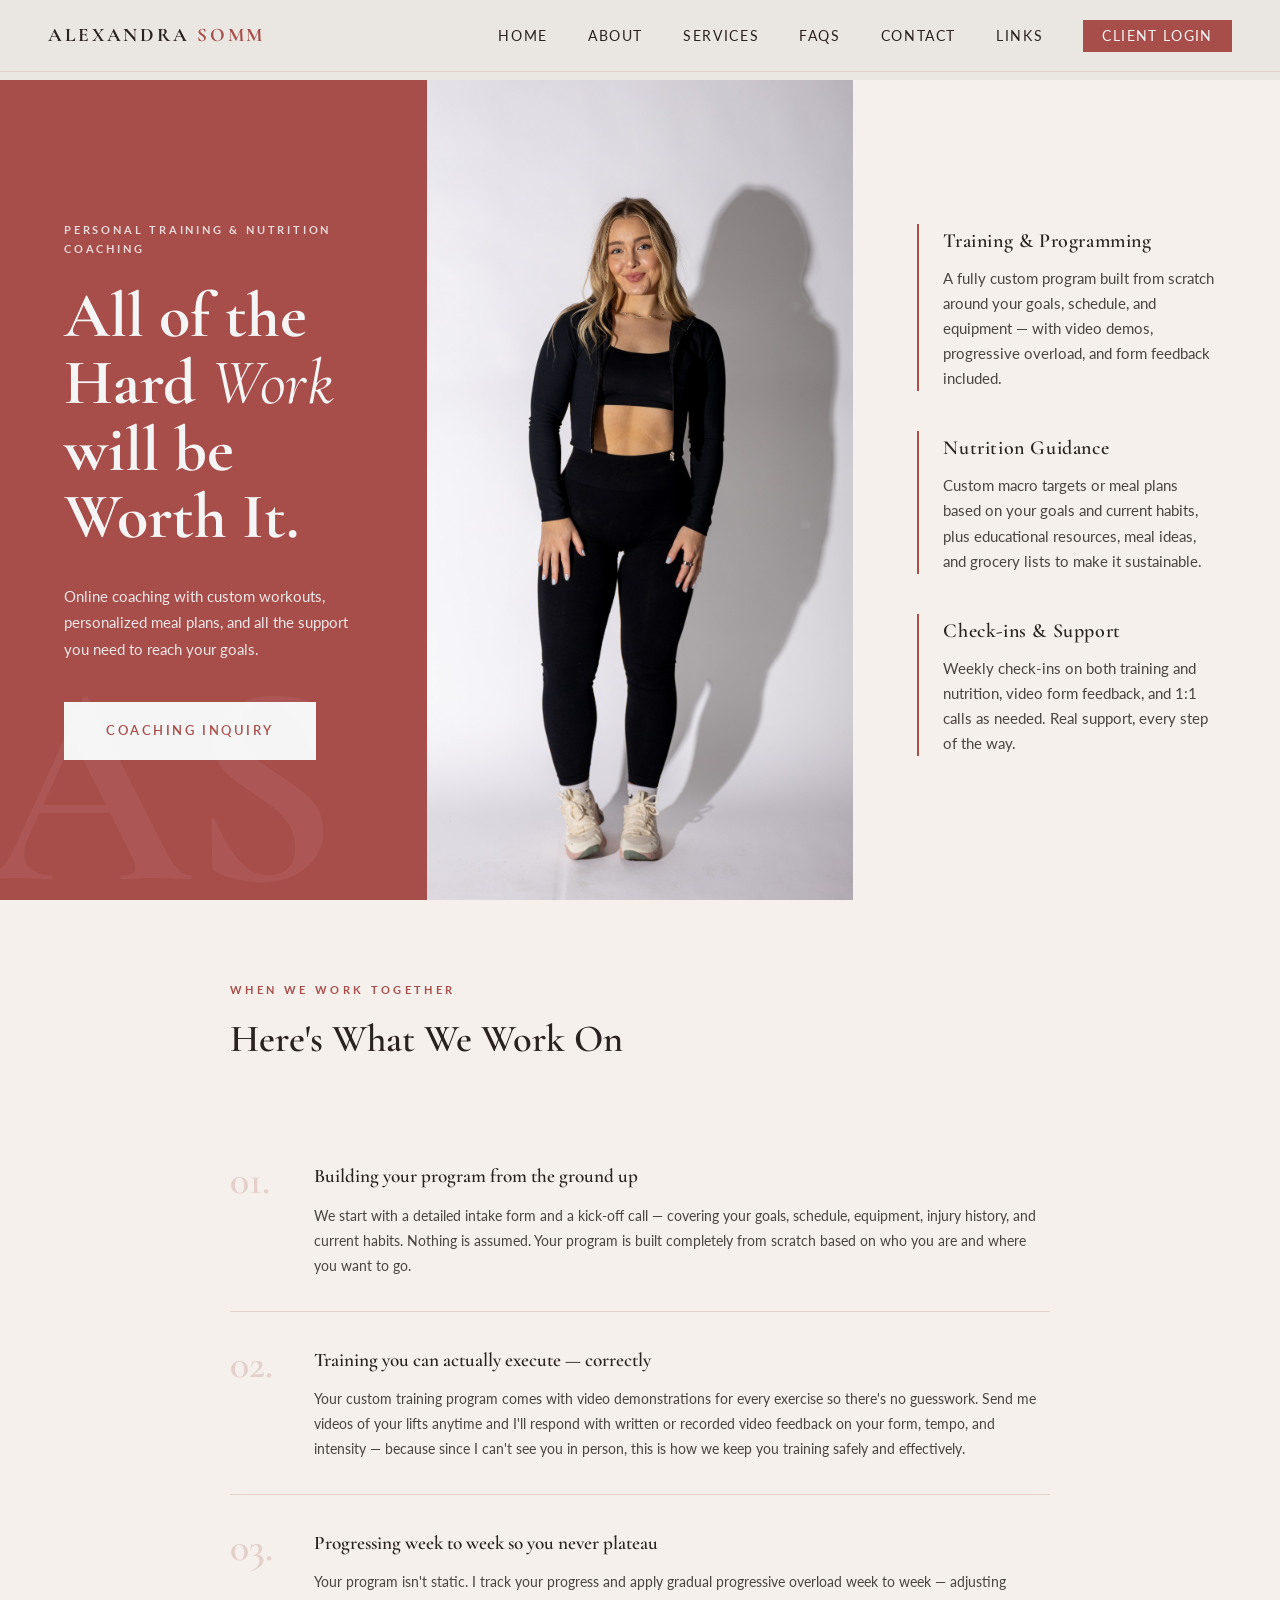
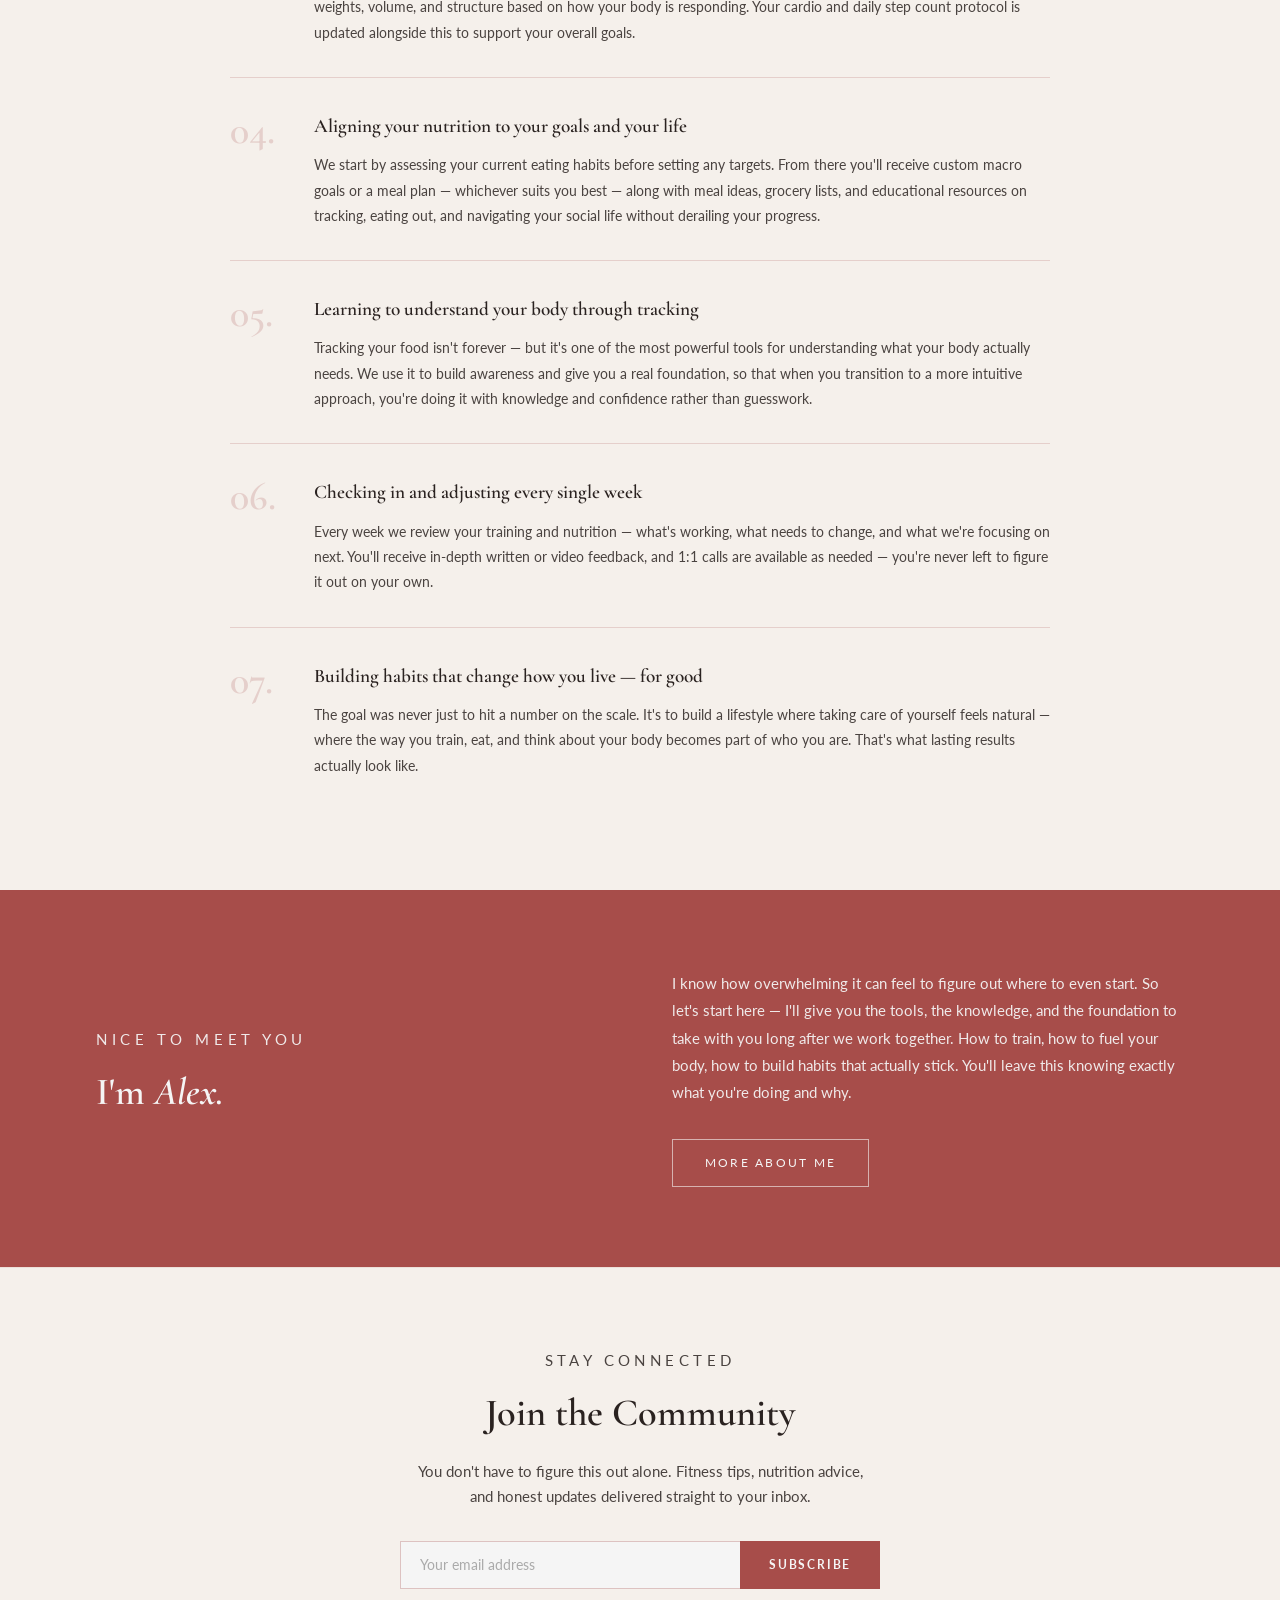
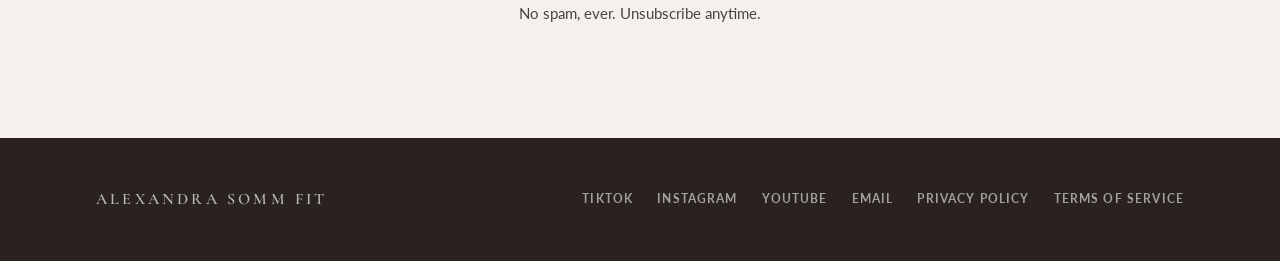
==== index.html @ 6514742a "Add /get-started onboarding page and hand off from contact form - New get-started.html: full onboard" ====
<!DOCTYPE html>
<html lang="en">
<head>
<!-- Google tag (gtag.js) -->
<script async src="https://www.googletagmanager.com/gtag/js?id=G-LYD9P3M5QT"></script>
<script>
  window.dataLayer = window.dataLayer || [];
  function gtag(){dataLayer.push(arguments);}
  gtag('js', new Date());

  gtag('config', 'G-LYD9P3M5QT');
</script>
<!-- Google Tag Manager -->
<script>(function(w,d,s,l,i){w[l]=w[l]||[];w[l].push({'gtm.start':
new Date().getTime(),event:'gtm.js'});var f=d.getElementsByTagName(s)[0],
j=d.createElement(s),dl=l!='dataLayer'?'&l='+l:'';j.async=true;j.src=
'https://www.googletagmanager.com/gtm.js?id='+i+dl;f.parentNode.insertBefore(j,f);
})(window,document,'script','dataLayer','GTM-WNGSXPN5');</script>
<!-- End Google Tag Manager -->
<meta charset="UTF-8">
<meta name="viewport" content="width=device-width, initial-scale=1.0">
<title>Alexandra Somm | Personal Training & Nutrition Coaching</title>
<link href="https://fonts.googleapis.com/css2?family=Cormorant+Garamond:ital,wght@0,400;0,500;0,600;0,700;1,400;1,600&family=Lato:wght@300;400;700&display=swap" rel="stylesheet">
<style>
  :root {
    --primary: #a74d4a;
    --bg: #eae6e1;
    --white: #f5f5f5;
    --cream: #f5f0eb;
    --dark-text: #2a2220;
    --serif: 'Cormorant Garamond', Georgia, serif;
    --sans: 'Lato', sans-serif;
  }

  * { margin: 0; padding: 0; box-sizing: border-box; }

  html { scroll-behavior: smooth; }

  body {
    font-family: var(--sans);
    background: var(--bg);
    color: var(--dark-text);
    overflow-x: hidden;
    font-size: 15px;
    line-height: 1.7;
  }

  /* ── NAV ── */
  nav {
    position: fixed;
    top: 0; left: 0; right: 0;
    z-index: 150;
    display: flex;
    align-items: center;
    justify-content: space-between;
    padding: 1.2rem 3rem;
    background: rgba(234,230,225,0.92);
    backdrop-filter: blur(12px);
    border-bottom: 1px solid rgba(167,77,74,0.15);
    transition: all 0.3s ease;
  }

  .nav-logo {
    font-family: var(--serif);
    font-size: 1.2rem;
    font-weight: 700;
    letter-spacing: 0.15em;
    color: var(--dark-text);
    text-transform: uppercase;
    text-decoration: none;
  }

  .nav-logo span {
    color: var(--primary);
  }

  .nav-links {
    display: flex;
    gap: 2.5rem;
    list-style: none;
    align-items: center;
  }

  .nav-links a {
    font-family: var(--sans);
    font-size: 0.85rem;
    letter-spacing: 0.12em;
    text-transform: uppercase;
    color: var(--dark-text);
    text-decoration: none;
    transition: color 0.2s;
  }

  .nav-links a:hover { color: var(--primary); }

  .nav-links .btn-nav {
    background: var(--primary);
    color: var(--white);
    padding: 0.5rem 1.2rem;
    border-radius: 0;
    letter-spacing: 0.1em;
  }

  .nav-links .btn-nav:hover {
    background: var(--dark-text);
    color: var(--white);
  }

  /* hamburger */
  .hamburger {
    display: none;
    flex-direction: column;
    gap: 5px;
    cursor: pointer;
    background: none;
    border: none;
    padding: 4px;
  }
  .hamburger span {
    display: block;
    width: 24px;
    height: 2px;
    background: var(--dark-text);
    transition: all 0.3s;
  }
  .mobile-menu {
    display: none;
    position: fixed;
    top: 64px; left: 0; right: 0;
    background: var(--bg);
    border-bottom: 1px solid rgba(167,77,74,0.15);
    padding: 1.5rem 3rem;
    z-index: 200;
    flex-direction: column;
    gap: 1rem;
  }
  .mobile-menu.open { display: flex !important; }
  .mobile-menu a {
    font-family: var(--sans);
    font-size: 0.85rem;
    font-weight: 700;
    letter-spacing: 0.1em;
    text-transform: uppercase;
    color: var(--dark-text);
    text-decoration: none;
    padding: 0.5rem 0;
    border-bottom: 1px solid rgba(167,77,74,0.1);
  }
  .mobile-menu a:hover { color: var(--primary); }

  /* ── PAGES ── */
  .page { display: none; min-height: 100vh; scroll-margin-top: 0; }
  .page.active { display: block; }


  /* ── HOME HERO ── */
  .hero {
    min-height: 100vh;
    display: grid;
    grid-template-columns: 1fr 1fr 1fr;
    padding-top: 80px;
  }

  .hero-photo {
    overflow: hidden;
    min-height: 100%;
  }

  .hero-left {
    background: var(--primary);
    display: flex;
    flex-direction: column;
    justify-content: center;
    padding: 5rem 4rem;
    position: relative;
    overflow: hidden;
  }

  .hero-left::before {
    content: 'AS';
    position: absolute;
    bottom: -2rem;
    left: -1rem;
    font-family: var(--serif);
    font-size: 18rem;
    font-weight: 700;
    color: rgba(255,255,255,0.06);
    line-height: 1;
    pointer-events: none;
  }

  .hero-eyebrow {
    font-family: var(--sans);
    font-size: 0.7rem;
    font-weight: 700;
    letter-spacing: 0.25em;
    text-transform: uppercase;
    color: rgba(245,245,245,0.85);
    margin-bottom: 1.5rem;
  }

  .hero-title {
    font-family: var(--serif);
    font-size: clamp(2.8rem, 5vw, 4.5rem);
    font-weight: 700;
    line-height: 1.05;
    color: var(--white);
    margin-bottom: 0.5rem;
  }

  .hero-title em {
    font-style: italic;
    font-weight: 400;
  }

  .hero-subtitle {
    font-family: var(--sans);
    font-size: 0.95rem;
    font-weight: 400;
    color: rgba(245,245,245,0.92);
    margin: 1.5rem 0 2.5rem;
    line-height: 1.75;
    max-width: 380px;
  }

  .btn-primary {
    display: inline-block;
    background: var(--white);
    color: var(--primary);
    padding: 1rem 2.5rem;
    font-family: var(--sans);
    font-size: 0.8rem;
    font-weight: 600;
    letter-spacing: 0.2em;
    text-transform: uppercase;
    text-decoration: none;
    transition: all 0.3s ease;
    border: 2px solid var(--white);
    cursor: pointer;
    width: fit-content;
  }

  .btn-primary:hover {
    background: transparent;
    color: var(--white);
  }

  .hero-right {
    background: var(--cream);
    display: flex;
    flex-direction: column;
    justify-content: center;
    padding: 5rem 4rem;
    gap: 2.5rem;
  }

  .feature-item {
    border-left: 2px solid var(--primary);
    padding-left: 1.5rem;
    animation: fadeUp 0.6s ease both;
  }

  .feature-item:nth-child(1) { animation-delay: 0.1s; }
  .feature-item:nth-child(2) { animation-delay: 0.25s; }
  .feature-item:nth-child(3) { animation-delay: 0.4s; }

  .feature-title {
    font-family: var(--serif);
    font-size: 1.25rem;
    font-weight: 600;
    color: var(--dark-text);
    margin-bottom: 0.5rem;
    letter-spacing: 0.03em;
  }

  .feature-desc {
    font-family: var(--sans);
    font-size: 0.92rem;
    font-weight: 400;
    color: #4a4340;
    line-height: 1.7;
  }

  /* ── INTRO STRIP ── */
  .intro-strip {
    background: var(--primary);
    padding: 5rem 6rem;
    display: grid;
    grid-template-columns: 1fr 1fr;
    gap: 4rem;
    align-items: center;
  }

  .intro-strip-label {
    font-size: 0.7rem;
    letter-spacing: 0.3em;
    text-transform: uppercase;
    color: rgba(245,245,245,0.6);
    margin-bottom: 1rem;
  }

  .intro-strip h2 {
    font-family: var(--serif);
    font-size: clamp(2rem, 3vw, 3rem);
    font-weight: 600;
    color: var(--white);
    line-height: 1.2;
    margin-bottom: 1rem;
  }

  .intro-strip h2 em { font-style: italic; }

  .intro-strip p {
    font-family: var(--sans);
    font-size: 0.95rem;
    line-height: 1.8;
    color: rgba(245,245,245,0.93);
    font-weight: 400;
  }

  .btn-outline-white {
    display: inline-block;
    margin-top: 2rem;
    border: 1px solid rgba(245,245,245,0.6);
    color: var(--white);
    padding: 0.8rem 2rem;
    font-family: var(--sans);
    font-size: 0.78rem;
    letter-spacing: 0.18em;
    text-transform: uppercase;
    text-decoration: none;
    transition: all 0.3s;
    cursor: pointer;
    background: none;
  }

  .btn-outline-white:hover {
    background: var(--white);
    color: var(--primary);
  }

  /* ── TESTIMONIALS ── */

  .section-label {
    font-family: var(--sans);
    font-size: 0.7rem;
    font-weight: 700;
    letter-spacing: 0.3em;
    text-transform: uppercase;
    color: var(--primary);
    margin-bottom: 0.75rem;
  }

  .section-title {
    font-family: var(--serif);
    font-size: clamp(2rem, 3vw, 3rem);
    font-weight: 600;
    color: var(--dark-text);
    margin-bottom: 3rem;
  }

  /* ── NEWSLETTER ── */

  .newsletter-form input::placeholder { color: #aaa; }

  /* ── ABOUT PAGE ── */
  .about-hero {
    min-height: 100vh;
    padding-top: 80px;
    display: grid;
    grid-template-columns: 1fr 1fr;
  }

  .about-left {
    background: var(--cream);
    padding: 6rem 4rem;
    display: flex;
    flex-direction: column;
    justify-content: center;
  }

  .about-right {
    background: var(--primary);
    display: flex;
    flex-direction: column;
    justify-content: center;
    padding: 6rem 4rem;
    position: relative;
    overflow: hidden;
  }

  .about-right::after {
    content: '';
    position: absolute;
    width: 300px;
    height: 300px;
    border-radius: 50%;
    border: 60px solid rgba(255,255,255,0.06);
    top: -80px;
    right: -80px;
  }

  .about-right p {
    font-family: var(--sans);
    font-size: 0.95rem;
    font-weight: 400;
    line-height: 1.85;
    color: rgba(245,245,245,0.97);
    position: relative;
    z-index: 1;
  }

  .about-certs {
    display: flex;
    gap: 1.5rem;
    margin-top: 2.5rem;
    flex-wrap: wrap;
  }

  .cert-badge {
    border: 1px solid rgba(245,245,245,0.4);
    padding: 0.6rem 1.2rem;
    font-size: 0.75rem;
    letter-spacing: 0.15em;
    text-transform: uppercase;
    color: rgba(245,245,245,0.85);
    font-family: var(--serif);
  }

  /* ── CONTACT PAGE ── */

  .newsletter-section {
    background: var(--bg);
    padding: 5rem 2rem;
    text-align: center;
    border-top: 1px solid rgba(167,77,74,0.15);
  }

  .newsletter-section h2 {
    font-family: var(--serif);
    font-size: clamp(1.8rem, 3vw, 2.5rem);
    font-weight: 600;
    color: var(--dark-text);
    margin-bottom: 1rem;
  }

  .newsletter-section p {
    font-family: var(--sans);
    color: #4a4340;
    font-size: 0.93rem;
    line-height: 1.7;
    max-width: 520px;
    margin: 0 auto 2rem;
    font-weight: 400;
  }

  .newsletter-form {
    display: flex;
    max-width: 420px;
    margin: 0 auto;
    gap: 0;
  }

  .newsletter-form input {
    flex: 1;
    padding: 0.9rem 1.2rem;
    border: 1px solid rgba(167,77,74,0.3);
    background: var(--white);
    font-family: var(--sans);
    font-size: 0.88rem;
    outline: none;
    color: var(--dark-text);
  }

  .newsletter-form button {
    padding: 0.9rem 1.8rem;
    background: var(--primary);
    color: var(--white);
    border: none;
    font-family: var(--sans);
    font-size: 0.75rem;
    font-weight: 700;
    letter-spacing: 0.15em;
    text-transform: uppercase;
    cursor: pointer;
    transition: background 0.2s;
  }

  .newsletter-form button:hover { background: var(--dark-text); }

  .contact-page {
    min-height: 100vh;
    padding-top: 80px;
    background: var(--cream);
  }

  .contact-header {
    background: var(--primary);
    padding: 5rem 6rem 4rem;
    text-align: center;
  }

  .contact-header h1 {
    font-family: var(--serif);
    font-size: clamp(2.5rem, 5vw, 4rem);
    font-weight: 600;
    color: var(--white);
    margin-bottom: 1rem;
  }

  .contact-header p {
    font-family: var(--sans);
    font-size: 0.93rem;
    color: rgba(245,245,245,0.95);
    font-weight: 400;
  }

  .contact-header a {
    color: rgba(245,245,245,0.85);
    text-decoration: underline;
  }

  .contact-body {
    max-width: 620px;
    margin: 0 auto;
    padding: 4rem 2rem 6rem;
  }

  .form-row {
    display: grid;
    grid-template-columns: 1fr 1fr;
    gap: 1rem;
    margin-bottom: 1rem;
  }

  .form-group {
    display: flex;
    flex-direction: column;
    gap: 0.4rem;
    margin-bottom: 1rem;
  }

  .form-group label {
    display: flex;
    flex-direction: column;
    gap: 0.4rem;
    font-family: var(--sans);
    font-size: 0.72rem;
    font-weight: 700;
    letter-spacing: 0.15em;
    text-transform: uppercase;
    color: var(--primary);
  }

  .form-group input,
  .form-group textarea {
    padding: 0.85rem 1rem;
    border: 1px solid rgba(167,77,74,0.35);
    background: var(--white);
    font-family: var(--sans);
    font-size: 0.92rem;
    color: var(--dark-text);
    outline: none;
    transition: border-color 0.2s;
    -webkit-appearance: none;
    border-radius: 0;
  }

  .form-group input:focus,
  .form-group textarea:focus {
    border-color: var(--primary);
  }

  .form-group textarea { resize: vertical; min-height: 140px; }

  .btn-submit {
    width: 100%;
    padding: 1.1rem;
    background: var(--primary);
    color: var(--white);
    border: none;
    font-family: var(--sans);
    font-size: 0.85rem;
    letter-spacing: 0.2em;
    text-transform: uppercase;
    cursor: pointer;
    transition: background 0.2s;
    margin-top: 0.5rem;
  }

  .btn-submit:hover { background: var(--dark-text); }

  /* ── FAQ PAGE ── */
  .faq-page {
    min-height: 100vh;
    padding-top: 80px;
    background: var(--cream);
  }

  .faq-header {
    background: var(--primary);
    padding: 5rem 6rem 4rem;
    text-align: center;
  }

  .faq-header h1 {
    font-family: var(--serif);
    font-size: clamp(2.5rem, 5vw, 4rem);
    font-weight: 400;
    color: var(--white);
  }

  .faq-body {
    max-width: 760px;
    margin: 0 auto;
    padding: 4rem 2rem 6rem;
    background: var(--cream);
  }

  .faq-item {
    border-bottom: 1px solid rgba(167,77,74,0.3);
  }

  .faq-item summary {
    list-style: none;
  }
  .faq-item summary::-webkit-details-marker { display: none; }

  .faq-question {
    width: 100%;
    display: flex;
    justify-content: space-between;
    align-items: center;
    padding: 1.6rem 0;
    background: none;
    border: none;
    cursor: pointer;
    text-align: left;
    font-family: var(--serif);
    font-size: 1.15rem;
    font-weight: 600;
    color: var(--dark-text);
    letter-spacing: 0.01em;
    transition: color 0.2s;
  }

  .faq-question:hover { color: var(--primary); }
  details[open] .faq-question { color: var(--primary); }

  .faq-icon {
    font-size: 1.3rem;
    color: var(--primary);
    transition: transform 0.3s;
    flex-shrink: 0;
    margin-left: 1rem;
  }

  details[open] .faq-icon { transform: rotate(45deg); }

  .faq-answer {
    display: block;
    padding: 0 0 1.8rem;
    font-family: var(--sans);
    font-size: 0.93rem;
    font-weight: 400;
    line-height: 1.8;
    color: #4a4340;
  }

  .legal-h { font-family: var(--serif); font-size: 1.2rem; font-weight: 600; color: var(--dark-text); margin: 2rem 0 0.6rem; }
  .legal-h:first-of-type { margin-top: 0; }
  .legal-p { font-family: var(--sans); font-size: 0.93rem; color: #4a4340; line-height: 1.9; margin-bottom: 1.4rem; }
  .legal-updated { font-family: var(--sans); font-size: 0.8rem; color: var(--primary); letter-spacing: 0.04em; margin-bottom: 2rem; display: block; }
  .legal-p a { color: var(--primary); }

  /* ── LINKS PAGE ── */
  .links-page {
    min-height: 100vh;
    padding-top: 80px;
    background: var(--cream);
    display: flex;
    flex-direction: column;
    align-items: center;
  }

  .links-header {
    width: 100%;
    background: var(--primary);
    text-align: center;
    padding: 4rem 2rem 3rem;
  }

  .links-monogram {
    font-family: var(--serif);
    font-size: 3.5rem;
    font-weight: 700;
    color: rgba(245,245,245,0.2);
    letter-spacing: -0.05em;
    line-height: 1;
    margin-bottom: 0.5rem;
  }

  .links-name {
    font-family: var(--serif);
    font-size: 1.8rem;
    font-weight: 600;
    color: var(--white);
    letter-spacing: 0.15em;
    text-transform: uppercase;
  }

  .links-tagline {
    font-family: var(--sans);
    font-size: 0.82rem;
    font-weight: 400;
    color: rgba(245,245,245,0.8);
    margin-top: 0.5rem;
    letter-spacing: 0.05em;
  }

  .links-body {
    width: 100%;
    max-width: 500px;
    padding: 3rem 2rem 5rem;
    display: flex;
    flex-direction: column;
    gap: 0.4rem;
  }

  .links-section-label {
    font-family: var(--sans);
    font-size: 0.65rem;
    font-weight: 700;
    letter-spacing: 0.3em;
    text-transform: uppercase;
    color: var(--primary);
    margin: 1.5rem 0 0.5rem;
    padding-bottom: 0.4rem;
    border-bottom: 1px solid rgba(167,77,74,0.25);
  }

  .link-item {
    display: flex;
    align-items: center;
    justify-content: space-between;
    padding: 1rem 1.5rem;
    background: var(--white);
    text-decoration: none;
    color: var(--dark-text);
    font-family: var(--sans);
    font-size: 0.9rem;
    font-weight: 400;
    letter-spacing: 0.04em;
    border: 1px solid rgba(167,77,74,0.1);
    transition: all 0.2s;
  }

  .link-item:hover {
    background: var(--primary);
    color: var(--white);
    border-color: var(--primary);
  }

  .link-item:hover .link-arrow { color: var(--white); }

  .link-arrow {
    font-size: 0.85rem;
    color: var(--primary);
    transition: color 0.2s;
  }

  /* ── FOOTER ── */
  footer {
    background: var(--dark-text);
    padding: 3rem 6rem;
    display: flex;
    align-items: center;
    justify-content: space-between;
    flex-wrap: wrap;
    gap: 1.5rem;
  }

  .footer-logo {
    font-family: var(--serif);
    font-size: 1rem;
    font-weight: 600;
    letter-spacing: 0.2em;
    text-transform: uppercase;
    color: rgba(245,245,245,0.7);
  }

  .footer-links {
    display: flex;
    gap: 1.5rem;
    flex-wrap: wrap;
  }

  .footer-links a {
    font-family: var(--sans);
    font-size: 0.72rem;
    font-weight: 700;
    letter-spacing: 0.1em;
    text-transform: uppercase;
    color: rgba(245,245,245,0.6);
    text-decoration: none;
    transition: color 0.2s;
  }

  .footer-links a:hover { color: var(--primary); }

  /* ── ANIMATIONS ── */
  @keyframes fadeUp {
    from { opacity: 0; transform: translateY(20px); }
    to { opacity: 1; transform: translateY(0); }
  }

  .fade-in {
    opacity: 0;
    transform: translateY(16px);
    animation: fadeUp 0.7s ease forwards;
  }

  /* ── RESPONSIVE ── */
  @media (max-width: 768px) {
    nav { padding: 1rem 1.5rem; }
    .nav-links { display: none; }
    .hamburger { display: flex; }

    .hero { grid-template-columns: 1fr; }
    .hero-photo { display: none; }
    .hero-left { padding: 4rem 2rem 3rem; min-height: 60vh; }
    .hero-right { padding: 3rem 2rem 4rem; }
    .hero-left::before { font-size: 10rem; }

    .intro-strip {
      grid-template-columns: 1fr;
      padding: 3.5rem 2rem;
      gap: 2rem;
    }

    .about-hero { grid-template-columns: 1fr; }
    .about-left { padding: 4rem 2rem 3rem; }
    .about-right { padding: 3rem 2rem 4rem; min-height: 60vh; }

    .contact-header { padding: 3.5rem 2rem 2.5rem; }
    .faq-header { padding: 3.5rem 2rem 2.5rem; }
    .form-row { grid-template-columns: 1fr; }

    footer {
      flex-direction: column;
      text-align: center;
      padding: 2.5rem 2rem;
    }
  }

  /* ── SERVICES PAGE ── */
  .services-page {
    min-height: 100vh;
    padding-top: 80px;
    background: var(--bg);
  }

  .services-header {
    background: var(--primary);
    padding: 5rem 6rem 4rem;
    text-align: center;
  }

  .services-header h1 {
    font-family: var(--serif);
    font-size: clamp(2.5rem, 5vw, 4rem);
    font-weight: 600;
    color: var(--white);
    margin-bottom: 1rem;
  }

  .services-header p {
    font-family: var(--sans);
    font-size: 0.95rem;
    color: rgba(245,245,245,0.92);
    max-width: 560px;
    margin: 0 auto;
    line-height: 1.75;
  }

  .services-price {
    font-family: var(--serif);
    font-size: 2rem;
    font-weight: 600;
    color: var(--white);
    margin-top: 1.5rem;
  }

  .services-price span {
    font-family: var(--sans);
    font-size: 0.8rem;
    font-weight: 400;
    opacity: 0.75;
    letter-spacing: 0.12em;
    text-transform: uppercase;
    margin-left: 0.4rem;
  }

  .services-body {
    max-width: 820px;
    margin: 0 auto;
    padding: 5rem 2rem 6rem;
    display: flex;
    flex-direction: column;
    gap: 4rem;
  }

  .service-block {
    display: grid;
    grid-template-columns: 220px 1fr;
    gap: 3rem;
    align-items: start;
    padding-bottom: 4rem;
    border-bottom: 1px solid rgba(167,77,74,0.2);
  }

  .service-block:last-child {
    border-bottom: none;
    padding-bottom: 0;
  }

  .service-block-left {
    position: sticky;
    top: 100px;
  }

  .service-block-category {
    font-family: var(--sans);
    font-size: 0.68rem;
    font-weight: 700;
    letter-spacing: 0.3em;
    text-transform: uppercase;
    color: var(--primary);
    margin-bottom: 0.75rem;
  }

  .service-block-title {
    font-family: var(--serif);
    font-size: clamp(1.6rem, 2.5vw, 2rem);
    font-weight: 600;
    color: var(--dark-text);
    line-height: 1.15;
  }

  .service-block-right {
    display: flex;
    flex-direction: column;
    gap: 1.5rem;
  }

  .service-item {
    padding: 1.4rem 1.6rem;
    background: var(--white);
    border-left: 2px solid var(--primary);
  }

  .service-item-title {
    font-family: var(--serif);
    font-size: 1.05rem;
    font-weight: 600;
    color: var(--dark-text);
    margin-bottom: 0.4rem;
  }

  .service-item-desc {
    font-family: var(--sans);
    font-size: 0.88rem;
    color: #4a4340;
    line-height: 1.75;
  }

  .services-cta {
    background: var(--primary);
    padding: 5rem 2rem;
    text-align: center;
  }

  .services-cta h2 {
    font-family: var(--serif);
    font-size: clamp(2rem, 3vw, 2.8rem);
    font-weight: 600;
    color: var(--white);
    margin-bottom: 1rem;
  }

  .services-cta p {
    font-family: var(--sans);
    font-size: 0.93rem;
    color: rgba(245,245,245,0.9);
    margin-bottom: 2rem;
    line-height: 1.7;
  }

  @media (max-width: 768px) {
    .service-block {
      grid-template-columns: 1fr;
      gap: 1.5rem;
    }
    .service-block-left {
      position: static;
    }
    .services-header { padding: 3.5rem 2rem 2.5rem; }
  }


  /* ── NEWSLETTER ── */
  .newsletter-section {
    background: var(--cream);
    padding: 5rem 2rem;
    text-align: center;
    border-top: 1px solid rgba(167,77,74,0.1);
  }

  .newsletter-section h2 {
    font-family: var(--serif);
    font-size: clamp(1.8rem, 3vw, 2.5rem);
    font-weight: 600;
    color: var(--dark-text);
    margin-bottom: 0.75rem;
  }

  .newsletter-section p {
    font-family: var(--sans);
    font-size: 0.92rem;
    color: #4a4340;
    line-height: 1.7;
    max-width: 460px;
    margin: 0 auto 2rem;
  }

  .newsletter-form {
    display: flex;
    gap: 0;
    max-width: 480px;
    margin: 0 auto 0.75rem;
    flex-wrap: wrap;
  }

  .newsletter-form input {
    flex: 1;
    min-width: 180px;
    padding: 0.9rem 1.2rem;
    border: 1px solid rgba(167,77,74,0.3);
    border-right: none;
    background: var(--white);
    font-family: var(--sans);
    font-size: 0.88rem;
    outline: none;
    color: var(--dark-text);
    border-radius: 0;
    -webkit-appearance: none;
  }

  .newsletter-form input:focus {
    border-color: var(--primary);
  }

  .newsletter-form button {
    padding: 0.9rem 1.8rem;
    background: var(--primary);
    color: var(--white);
    border: none;
    font-family: var(--sans);
    font-size: 0.75rem;
    font-weight: 700;
    letter-spacing: 0.15em;
    text-transform: uppercase;
    cursor: pointer;
    transition: background 0.2s;
    border-radius: 0;
  }

  .newsletter-form button:hover { background: var(--dark-text); }

  .newsletter-fine {
    font-family: var(--sans);
    font-size: 0.72rem;
    color: #888;
    margin-top: 0.5rem;
  }

  @media (max-width: 768px) {
    .newsletter-form { flex-direction: column; }
    .newsletter-form input { border-right: 1px solid rgba(167,77,74,0.3); border-bottom: none; }
  }

/* ── NEWSLETTER ── */
  .newsletter-section {
    background: var(--cream);
    padding: 5rem 2rem;
    text-align: center;
    border-top: 1px solid rgba(167,77,74,0.1);
  }

  .newsletter-section h2 {
    font-family: var(--serif);
    font-size: clamp(1.8rem, 3vw, 2.5rem);
    font-weight: 600;
    color: var(--dark-text);
    margin-bottom: 0.75rem;
  }

  .newsletter-section p {
    font-family: var(--sans);
    font-size: 0.92rem;
    color: #4a4340;
    line-height: 1.7;
    max-width: 460px;
    margin: 0 auto 2rem;
  }

  .newsletter-form {
    display: flex;
    gap: 0;
    max-width: 480px;
    margin: 0 auto 0.75rem;
    flex-wrap: wrap;
  }

  .newsletter-form input {
    flex: 1;
    min-width: 180px;
    padding: 0.9rem 1.2rem;
    border: 1px solid rgba(167,77,74,0.3);
    border-right: none;
    background: var(--white);
    font-family: var(--sans);
    font-size: 0.88rem;
    outline: none;
    color: var(--dark-text);
    border-radius: 0;
    -webkit-appearance: none;
  }

  .newsletter-form input:focus {
    border-color: var(--primary);
  }

  .newsletter-form button {
    padding: 0.9rem 1.8rem;
    background: var(--primary);
    color: var(--white);
    border: none;
    font-family: var(--sans);
    font-size: 0.75rem;
    font-weight: 700;
    letter-spacing: 0.15em;
    text-transform: uppercase;
    cursor: pointer;
    transition: background 0.2s;
    border-radius: 0;
  }

  .newsletter-form button:hover { background: var(--dark-text); }

  .newsletter-fine {
    font-family: var(--sans);
    font-size: 0.72rem;
    color: #888;
    margin-top: 0.5rem;
  }

  @media (max-width: 768px) {
    .newsletter-form { flex-direction: column; }
    .newsletter-form input { border-right: 1px solid rgba(167,77,74,0.3); border-bottom: none; }
  }


</style>
</head>
<body>
<!-- Google Tag Manager (noscript) -->
<noscript><iframe src="https://www.googletagmanager.com/ns.html?id=GTM-WNGSXPN5"
height="0" width="0" style="display:none;visibility:hidden"></iframe></noscript>
<!-- End Google Tag Manager (noscript) -->

<!-- NAV -->
<nav>
  <a class="nav-logo" href="#home">Alexandra <span>Somm</span></a>
  <ul class="nav-links">
    <li><a href="#" onclick="showPage('home');return false;">Home</a></li>
    <li><a href="#" onclick="showPage('about');return false;">About</a></li>
    <li><a href="#" onclick="showPage('services');return false;">Services</a></li>
    <li><a href="#" onclick="showPage('faq');return false;">FAQs</a></li>
    <li><a href="#" onclick="showPage('contact');return false;">Contact</a></li>
    <li><a href="#" onclick="showPage('links');return false;">Links</a></li>
    <li><a href="https://client.everfit.io/login/i/34HW8JV7K6" target="_blank" class="btn-nav">Client Login</a></li>
  </ul>
  <button class="hamburger" onclick="toggleMobile()" aria-label="Menu">
    <span></span><span></span><span></span>
  </button>
</nav>

<div class="mobile-menu" id="mobileMenu">
  <a href="#" onclick="showPage('home');closeMobile();return false;">Home</a>
  <a href="#" onclick="showPage('about');closeMobile();return false;">About</a>
  <a href="#" onclick="showPage('services');closeMobile();return false;">Services</a>
  <a href="#" onclick="showPage('faq');closeMobile();return false;">FAQs</a>
  <a href="#" onclick="showPage('contact');closeMobile();return false;">Contact</a>
  <a href="#" onclick="showPage('links');closeMobile();return false;">Links</a>
  <a href="https://client.everfit.io/login/i/34HW8JV7K6" target="_blank">Client Login ↗</a>
</div>

<!-- ══════════════════════════════════════ HOME PAGE ══════════════════════════════════════ -->
<div id="home" class="page active">

  <!-- Hero -->
  <section class="hero">
    <div class="hero-left">
      <p class="hero-eyebrow">Personal Training & Nutrition Coaching</p>
      <h1 class="hero-title">All of the Hard <em>Work</em> will be Worth It.</h1>
      <p class="hero-subtitle">Online coaching with custom workouts, personalized meal plans, and all the support you need to reach your goals.</p>
      <a href="https://docs.google.com/forms/d/e/1FAIpQLSdsPOVla1T02BFLcUmGysEuQvgB2FcDOmXkW-Qp_vLt47cvrA/viewform" target="_blank" class="btn-primary">Coaching Inquiry</a>
    </div>
    <div class="hero-photo"><img src="hero.jpg" alt="Alexandra Somm" style="width:100%;height:100%;object-fit:cover;object-position:top center;display:block;"></div>
    <div class="hero-right">
      <div class="feature-item">
        <div class="feature-title">Training & Programming</div>
        <p class="feature-desc">A fully custom program built from scratch around your goals, schedule, and equipment — with video demos, progressive overload, and form feedback included.</p>
      </div>
      <div class="feature-item">
        <div class="feature-title">Nutrition Guidance</div>
        <p class="feature-desc">Custom macro targets or meal plans based on your goals and current habits, plus educational resources, meal ideas, and grocery lists to make it sustainable.</p>
      </div>
      <div class="feature-item">
        <div class="feature-title">Check-ins & Support</div>
        <p class="feature-desc">Weekly check-ins on both training and nutrition, video form feedback, and 1:1 calls as needed. Real support, every step of the way.</p>
      </div>
    </div>
  </section>

  <!-- What We Work On -->
  <section style="background:var(--cream);padding:5rem 2rem;">
    <div style="max-width:820px;margin:0 auto;">
      <p class="section-label" style="margin-bottom:0.5rem;">When We Work Together</p>
      <h2 style="font-family:var(--serif);font-size:clamp(1.8rem,3vw,2.5rem);font-weight:600;color:var(--dark-text);margin-bottom:3.5rem;">Here's What We Work On</h2>

      <div style="display:flex;flex-direction:column;gap:0;">

        <div style="display:grid;grid-template-columns:60px 1fr;gap:1.5rem;padding:2rem 0;border-bottom:1px solid rgba(167,77,74,0.2);">
          <div style="font-family:var(--serif);font-size:2.5rem;font-weight:600;color:rgba(167,77,74,0.2);line-height:1;">01.</div>
          <div>
            <h3 style="font-family:var(--serif);font-size:1.2rem;font-weight:600;color:var(--dark-text);margin-bottom:0.6rem;">Building your program from the ground up</h3>
            <p style="font-family:var(--sans);font-size:0.88rem;color:#4a4340;line-height:1.8;">We start with a detailed intake form and a kick-off call — covering your goals, schedule, equipment, injury history, and current habits. Nothing is assumed. Your program is built completely from scratch based on who you are and where you want to go.</p>
          </div>
        </div>

        <div style="display:grid;grid-template-columns:60px 1fr;gap:1.5rem;padding:2rem 0;border-bottom:1px solid rgba(167,77,74,0.2);">
          <div style="font-family:var(--serif);font-size:2.5rem;font-weight:600;color:rgba(167,77,74,0.2);line-height:1;">02.</div>
          <div>
            <h3 style="font-family:var(--serif);font-size:1.2rem;font-weight:600;color:var(--dark-text);margin-bottom:0.6rem;">Training you can actually execute — correctly</h3>
            <p style="font-family:var(--sans);font-size:0.88rem;color:#4a4340;line-height:1.8;">Your custom training program comes with video demonstrations for every exercise so there's no guesswork. Send me videos of your lifts anytime and I'll respond with written or recorded video feedback on your form, tempo, and intensity — because since I can't see you in person, this is how we keep you training safely and effectively.</p>
          </div>
        </div>

        <div style="display:grid;grid-template-columns:60px 1fr;gap:1.5rem;padding:2rem 0;border-bottom:1px solid rgba(167,77,74,0.2);">
          <div style="font-family:var(--serif);font-size:2.5rem;font-weight:600;color:rgba(167,77,74,0.2);line-height:1;">03.</div>
          <div>
            <h3 style="font-family:var(--serif);font-size:1.2rem;font-weight:600;color:var(--dark-text);margin-bottom:0.6rem;">Progressing week to week so you never plateau</h3>
            <p style="font-family:var(--sans);font-size:0.88rem;color:#4a4340;line-height:1.8;">Your program isn't static. I track your progress and apply gradual progressive overload week to week — adjusting weights, volume, and structure based on how your body is responding. Your cardio and daily step count protocol is updated alongside this to support your overall goals.</p>
          </div>
        </div>

        <div style="display:grid;grid-template-columns:60px 1fr;gap:1.5rem;padding:2rem 0;border-bottom:1px solid rgba(167,77,74,0.2);">
          <div style="font-family:var(--serif);font-size:2.5rem;font-weight:600;color:rgba(167,77,74,0.2);line-height:1;">04.</div>
          <div>
            <h3 style="font-family:var(--serif);font-size:1.2rem;font-weight:600;color:var(--dark-text);margin-bottom:0.6rem;">Aligning your nutrition to your goals and your life</h3>
            <p style="font-family:var(--sans);font-size:0.88rem;color:#4a4340;line-height:1.8;">We start by assessing your current eating habits before setting any targets. From there you'll receive custom macro goals or a meal plan — whichever suits you best — along with meal ideas, grocery lists, and educational resources on tracking, eating out, and navigating your social life without derailing your progress.</p>
          </div>
        </div>

        <div style="display:grid;grid-template-columns:60px 1fr;gap:1.5rem;padding:2rem 0;border-bottom:1px solid rgba(167,77,74,0.2);">
          <div style="font-family:var(--serif);font-size:2.5rem;font-weight:600;color:rgba(167,77,74,0.2);line-height:1;">05.</div>
          <div>
            <h3 style="font-family:var(--serif);font-size:1.2rem;font-weight:600;color:var(--dark-text);margin-bottom:0.6rem;">Learning to understand your body through tracking</h3>
            <p style="font-family:var(--sans);font-size:0.88rem;color:#4a4340;line-height:1.8;">Tracking your food isn't forever — but it's one of the most powerful tools for understanding what your body actually needs. We use it to build awareness and give you a real foundation, so that when you transition to a more intuitive approach, you're doing it with knowledge and confidence rather than guesswork.</p>
          </div>
        </div>

        <div style="display:grid;grid-template-columns:60px 1fr;gap:1.5rem;padding:2rem 0;border-bottom:1px solid rgba(167,77,74,0.2);">
          <div style="font-family:var(--serif);font-size:2.5rem;font-weight:600;color:rgba(167,77,74,0.2);line-height:1;">06.</div>
          <div>
            <h3 style="font-family:var(--serif);font-size:1.2rem;font-weight:600;color:var(--dark-text);margin-bottom:0.6rem;">Checking in and adjusting every single week</h3>
            <p style="font-family:var(--sans);font-size:0.88rem;color:#4a4340;line-height:1.8;">Every week we review your training and nutrition — what's working, what needs to change, and what we're focusing on next. You'll receive in-depth written or video feedback, and 1:1 calls are available as needed — you're never left to figure it out on your own.</p>
          </div>
        </div>

        <div style="display:grid;grid-template-columns:60px 1fr;gap:1.5rem;padding:2rem 0;">
          <div style="font-family:var(--serif);font-size:2.5rem;font-weight:600;color:rgba(167,77,74,0.2);line-height:1;">07.</div>
          <div>
            <h3 style="font-family:var(--serif);font-size:1.2rem;font-weight:600;color:var(--dark-text);margin-bottom:0.6rem;">Building habits that change how you live — for good</h3>
            <p style="font-family:var(--sans);font-size:0.88rem;color:#4a4340;line-height:1.8;">The goal was never just to hit a number on the scale. It's to build a lifestyle where taking care of yourself feels natural — where the way you train, eat, and think about your body becomes part of who you are. That's what lasting results actually look like.</p>
          </div>
        </div>

      </div>
    </div>
  </section>

  <!-- Meet Alex strip -->
  <section class="intro-strip">
    <div>
      <p class="intro-strip-label">Nice to meet you</p>
      <h2>I'm <em>Alex.</em></h2>
    </div>
    <div>
      <p>I know how overwhelming it can feel to figure out where to even start. So let's start here — I'll give you the tools, the knowledge, and the foundation to take with you long after we work together. How to train, how to fuel your body, how to build habits that actually stick. You'll leave this knowing exactly what you're doing and why.</p>
      <a class="btn-outline-white" href="#" onclick="showPage('about');return false;">More About Me</a>
    </div>
  </section>


  <!-- Newsletter -->
  <section class="newsletter-section">
    <p class="section-label" style="margin-bottom:0.5rem;">Stay Connected</p>
    <h2>Join the Community</h2>
    <p>You don't have to figure this out alone. Fitness tips, nutrition advice, and honest updates delivered straight to your inbox.</p>
    <form action="https://alexandrasomm.us20.list-manage.com/subscribe/post?u=134a16bac8bfe41e668607d91&id=80ffeaa1d6&f_id=000221eef0" method="post" target="_blank" class="newsletter-form">
      <input type="email" name="EMAIL" placeholder="Your email address" required>
      <div style="position:absolute;left:-5000px;" aria-hidden="true">
        <input type="text" name="b_134a16bac8bfe41e668607d91_80ffeaa1d6" tabindex="-1" value="">
      </div>
      <button type="submit">Subscribe</button>
    </form>
    <p class="newsletter-fine">No spam, ever. Unsubscribe anytime.</p>
  </section>

  <footer>
    <div class="footer-logo">Alexandra Somm Fit</div>
    <div class="footer-links">
      <a href="https://www.tiktok.com/@alexandrasomm" target="_blank">TikTok</a>
      <a href="https://www.instagram.com/alexandrasomm/" target="_blank">Instagram</a>
      <a href="https://www.youtube.com/channel/UC1kE55TySQ3xbtHo9LoUUEA" target="_blank">YouTube</a>
      <a href="mailto:alexandrasommfit@gmail.com">Email</a>
      <a href="#" onclick="showPage('privacy');return false;">Privacy Policy</a>
      <a href="#" onclick="showPage('terms');return false;">Terms of Service</a>
    </div>
  </footer>
</div>

<!-- ══════════════════════════════════════ ABOUT PAGE ══════════════════════════════════════ -->

<div id="about" class="page">
  <section class="about-hero">
    <div class="about-left" style="padding:0;overflow:hidden;position:relative;max-height:80vh;">
      <img src="about.jpg" alt="Alexandra Somm" style="width:100%;height:100%;object-fit:cover;display:block;">
    </div>
    <div class="about-right">
      <div style="display:flex;gap:0.75rem;margin-bottom:1.5rem;"><span style="font-family:var(--sans);font-size:0.68rem;font-weight:700;letter-spacing:0.2em;text-transform:uppercase;color:rgba(245,245,245,0.7);border:1px solid rgba(245,245,245,0.3);padding:0.4rem 0.8rem;">CPT</span><span style="font-family:var(--sans);font-size:0.68rem;font-weight:700;letter-spacing:0.2em;text-transform:uppercase;color:rgba(245,245,245,0.7);border:1px solid rgba(245,245,245,0.3);padding:0.4rem 0.8rem;">CNC</span></div>
      <p>I know how overwhelming it can feel to figure out where to even start. So let's start here — I'll give you the tools, the knowledge, and the foundation to take with you long after we work together.</p>
      <br>
      <p>My approach is simple: everything is built around you. Your goals, your schedule, your life. I take the guesswork out of training and nutrition so you can stop spinning your wheels and start seeing real, lasting results.</p>
      <br>
      <p>This isn't about quick fixes or short-term changes. It's about giving you the tools, the knowledge, and the support to build a lifestyle that actually works — and feels good to live.</p>
      <div class="about-certs">
        <a class="btn-outline-white" href="#" onclick="showPage('contact');return false;">Work With Me</a>
      </div>
    </div>
  </section>

  <!-- Newsletter -->
  <section class="newsletter-section">
    <p class="section-label" style="margin-bottom:0.5rem;">Stay Connected</p>
    <h2>Join the Community</h2>
    <p>You don't have to figure this out alone. Fitness tips, nutrition advice, and honest updates delivered straight to your inbox.</p>
    <form action="https://alexandrasomm.us20.list-manage.com/subscribe/post?u=134a16bac8bfe41e668607d91&id=80ffeaa1d6&f_id=000221eef0" method="post" target="_blank" class="newsletter-form">
      <input type="email" name="EMAIL" placeholder="Your email address" required>
      <div style="position:absolute;left:-5000px;" aria-hidden="true">
        <input type="text" name="b_134a16bac8bfe41e668607d91_80ffeaa1d6" tabindex="-1" value="">
      </div>
      <button type="submit">Subscribe</button>
    </form>
    <p class="newsletter-fine">No spam, ever. Unsubscribe anytime.</p>
  </section>

  <footer>
    <div class="footer-logo">Alexandra Somm Fit</div>
    <div class="footer-links">
      <a href="https://www.tiktok.com/@alexandrasomm" target="_blank">TikTok</a>
      <a href="https://www.instagram.com/alexandrasomm/" target="_blank">Instagram</a>
      <a href="https://www.youtube.com/channel/UC1kE55TySQ3xbtHo9LoUUEA" target="_blank">YouTube</a>
      <a href="mailto:alexandrasommfit@gmail.com">Email</a>
      <a href="#" onclick="showPage('privacy');return false;">Privacy Policy</a>
      <a href="#" onclick="showPage('terms');return false;">Terms of Service</a>
    </div>
  </footer>
</div>

<!-- ══════════════════════════════════════ SERVICES PAGE ══════════════════════════════════════ -->
<div id="services" class="page">
  <div class="services-page">

    <div class="services-header">
      <p class="section-label" style="color:rgba(245,245,245,0.7);margin-bottom:1rem;">Let's Work Together</p>
      <h1>Services <em style="font-style:italic;">&amp; Pricing</em></h1>
      <p style="margin-top:1.5rem;">Whether you're looking for a one-time custom plan or ongoing coaching with full support, there's an option for every goal and every stage of your journey.</p>
    </div>

    <!-- PRICING CARDS -->
    <div style="background:var(--cream);padding:4rem 2rem;">
      <div style="max-width:900px;margin:0 auto;">
        <p class="section-label" style="text-align:center;margin-bottom:0.5rem;">Choose Your Path</p>
        <h2 style="font-family:var(--serif);font-size:clamp(1.8rem,3vw,2.5rem);font-weight:600;color:var(--dark-text);text-align:center;margin-bottom:3rem;">Find What Works For You</h2>
        
        <!-- Coaching first -->
        <p style="font-family:var(--sans);font-size:0.68rem;font-weight:700;letter-spacing:0.3em;text-transform:uppercase;color:var(--primary);margin-bottom:0.5rem;">Fully Customized Ongoing 1-on-1 Coaching</p>
        <p style="font-family:var(--sans);font-size:0.88rem;color:#4a4340;line-height:1.7;margin-bottom:1.5rem;">The full experience — custom training, nutrition, weekly check-ins, and real ongoing support. This is where real, lasting change happens.</p>
        <div style="display:grid;grid-template-columns:repeat(auto-fit,minmax(280px,1fr));gap:1rem;margin-bottom:3rem;">

          <div style="background:var(--white);padding:2rem;border:1px solid rgba(167,77,74,0.15);display:flex;flex-direction:column;gap:0.75rem;">
            <p style="font-family:var(--sans);font-size:0.68rem;font-weight:700;letter-spacing:0.2em;text-transform:uppercase;color:var(--primary);">3-Month Commitment</p>
            <div style="display:flex;align-items:baseline;gap:0.4rem;">
              <p style="font-family:var(--serif);font-size:2rem;font-weight:600;color:var(--dark-text);">$150</p>
              <p style="font-family:var(--sans);font-size:0.8rem;color:#4a4340;">/ month</p>
            </div>
            <p style="font-family:var(--sans);font-size:0.88rem;color:#4a4340;line-height:1.7;">Full custom coaching with everything included — training, nutrition, weekly check-ins, form feedback, and ongoing support. Best value for clients ready to commit to real change.</p>
            <a href="https://docs.google.com/forms/d/e/1FAIpQLSdsPOVla1T02BFLcUmGysEuQvgB2FcDOmXkW-Qp_vLt47cvrA/viewform" target="_blank" style="margin-top:auto;padding-top:1rem;font-family:var(--sans);font-size:0.72rem;font-weight:700;letter-spacing:0.15em;text-transform:uppercase;color:var(--primary);text-decoration:none;">Inquire →</a>
          </div>

          <div style="background:var(--white);padding:2rem;border:1px solid rgba(167,77,74,0.15);display:flex;flex-direction:column;gap:0.75rem;">
            <p style="font-family:var(--sans);font-size:0.68rem;font-weight:700;letter-spacing:0.2em;text-transform:uppercase;color:var(--primary);">Month-to-Month</p>
            <div style="display:flex;align-items:baseline;gap:0.4rem;">
              <p style="font-family:var(--serif);font-size:2rem;font-weight:600;color:var(--dark-text);">$175</p>
              <p style="font-family:var(--sans);font-size:0.8rem;color:#4a4340;">/ month</p>
            </div>
            <p style="font-family:var(--sans);font-size:0.88rem;color:#4a4340;line-height:1.7;">Everything included in coaching with full flexibility — no commitment required. Cancel anytime. Perfect for those who want to try it out before committing long term.</p>
            <a href="https://docs.google.com/forms/d/e/1FAIpQLSdsPOVla1T02BFLcUmGysEuQvgB2FcDOmXkW-Qp_vLt47cvrA/viewform" target="_blank" style="margin-top:auto;padding-top:1rem;font-family:var(--sans);font-size:0.72rem;font-weight:700;letter-spacing:0.15em;text-transform:uppercase;color:var(--primary);text-decoration:none;">Inquire →</a>
          </div>

        </div>

        <!-- One-time plans -->
        <p style="font-family:var(--sans);font-size:0.68rem;font-weight:700;letter-spacing:0.3em;text-transform:uppercase;color:var(--primary);margin-bottom:0.5rem;">One-Time Custom Plans</p>
        <p style="font-family:var(--sans);font-size:0.88rem;color:#4a4340;line-height:1.7;margin-bottom:1.5rem;">A solid starting point with a fully custom plan built for you, delivered once, and yours to use and build on.</p>
        <div style="display:grid;grid-template-columns:repeat(auto-fit,minmax(240px,1fr));gap:1rem;">

          <div style="background:var(--white);padding:2rem;border:1px solid rgba(167,77,74,0.15);display:flex;flex-direction:column;gap:0.75rem;">
            <p style="font-family:var(--sans);font-size:0.68rem;font-weight:700;letter-spacing:0.2em;text-transform:uppercase;color:var(--primary);">Training Only</p>
            <p style="font-family:var(--serif);font-size:2rem;font-weight:600;color:var(--dark-text);">$75</p>
            <p style="font-family:var(--sans);font-size:0.88rem;color:#4a4340;line-height:1.7;">A fully custom training program built for your goals, schedule, and equipment. Includes onboarding form, kick-off call, program delivery, and one follow-up call.</p>
            <a href="https://docs.google.com/forms/d/e/1FAIpQLSdsPOVla1T02BFLcUmGysEuQvgB2FcDOmXkW-Qp_vLt47cvrA/viewform" target="_blank" style="margin-top:auto;padding-top:1rem;font-family:var(--sans);font-size:0.72rem;font-weight:700;letter-spacing:0.15em;text-transform:uppercase;color:var(--primary);text-decoration:none;">Inquire →</a>
          </div>

          <div style="background:var(--white);padding:2rem;border:1px solid rgba(167,77,74,0.15);display:flex;flex-direction:column;gap:0.75rem;">
            <p style="font-family:var(--sans);font-size:0.68rem;font-weight:700;letter-spacing:0.2em;text-transform:uppercase;color:var(--primary);">Nutrition Only</p>
            <p style="font-family:var(--serif);font-size:2rem;font-weight:600;color:var(--dark-text);">$75</p>
            <p style="font-family:var(--sans);font-size:0.88rem;color:#4a4340;line-height:1.7;">A custom nutrition plan built around your goals, lifestyle, and current eating habits. Includes onboarding form, kick-off call, plan delivery, and one follow-up call.</p>
            <a href="https://docs.google.com/forms/d/e/1FAIpQLSdsPOVla1T02BFLcUmGysEuQvgB2FcDOmXkW-Qp_vLt47cvrA/viewform" target="_blank" style="margin-top:auto;padding-top:1rem;font-family:var(--sans);font-size:0.72rem;font-weight:700;letter-spacing:0.15em;text-transform:uppercase;color:var(--primary);text-decoration:none;">Inquire →</a>
          </div>

          <div style="background:var(--white);padding:2rem;border:1px solid rgba(167,77,74,0.15);display:flex;flex-direction:column;gap:0.75rem;">
            <p style="font-family:var(--sans);font-size:0.68rem;font-weight:700;letter-spacing:0.2em;text-transform:uppercase;color:var(--primary);">Training + Nutrition</p>
            <div style="display:flex;align-items:baseline;gap:0.75rem;">
              <p style="font-family:var(--serif);font-size:2rem;font-weight:600;color:var(--dark-text);">$135</p>
              <p style="font-family:var(--sans);font-size:0.78rem;color:#4a4340;text-decoration:line-through;">$150</p>
            </div>
            <p style="font-family:var(--sans);font-size:0.88rem;color:#4a4340;line-height:1.7;">Both a custom training program and nutrition plan delivered together at a discount. Includes onboarding form, kick-off call, both plan deliveries, and one follow-up call.</p>
            <a href="https://docs.google.com/forms/d/e/1FAIpQLSdsPOVla1T02BFLcUmGysEuQvgB2FcDOmXkW-Qp_vLt47cvrA/viewform" target="_blank" style="margin-top:auto;padding-top:1rem;font-family:var(--sans);font-size:0.72rem;font-weight:700;letter-spacing:0.15em;text-transform:uppercase;color:var(--primary);text-decoration:none;">Inquire →</a>
          </div>

        </div>
      </div>
    </div>

    <div class="services-cta">
      <h2>Ready to get started?</h2>
      <p>Fill out a coaching inquiry and I'll be in touch within 48 hours.</p>
      <a href="https://docs.google.com/forms/d/e/1FAIpQLSdsPOVla1T02BFLcUmGysEuQvgB2FcDOmXkW-Qp_vLt47cvrA/viewform" target="_blank" class="btn-primary" style="background:var(--white);color:var(--primary);border-color:var(--white);">Coaching Inquiry</a>
    </div>

    <footer>
      <div class="footer-logo">Alexandra Somm Fit</div>
      <div class="footer-links">
        <a href="https://www.tiktok.com/@alexandrasomm" target="_blank">TikTok</a>
        <a href="https://www.instagram.com/alexandrasomm/" target="_blank">Instagram</a>
        <a href="https://www.youtube.com/channel/UC1kE55TySQ3xbtHo9LoUUEA" target="_blank">YouTube</a>
        <a href="mailto:alexandrasommfit@gmail.com">Email</a>
        <a href="#" onclick="showPage('privacy');return false;">Privacy Policy</a>
        <a href="#" onclick="showPage('terms');return false;">Terms of Service</a>
      </div>
    </footer>

  </div>
</div>

<div id="faq" class="page">
  <div class="faq-page">
    <div class="faq-header">
      <h1>FAQs</h1>
    </div>
    <div class="faq-body">

      <details class="faq-item">
        <summary class="faq-question">
          How do I get started?
          <span class="faq-icon">+</span>
        </summary>
        <div class="faq-answer">
          The first step is reaching out! Fill out the <a href="https://docs.google.com/forms/d/e/1FAIpQLSdsPOVla1T02BFLcUmGysEuQvgB2FcDOmXkW-Qp_vLt47cvrA/viewform" target="_blank" style="color:var(--primary);">coaching inquiry form</a> and I'll be in touch to schedule your kick-off call. From there we'll go over your goals, get everything we need, and build your program from scratch.
        </div>
      </details>
      <details class="faq-item">
        <summary class="faq-question">
          How often will we communicate?
          <span class="faq-icon">+</span>
        </summary>
        <div class="faq-answer">
          It depends on your package. With a <strong>one-time custom plan</strong>, we'll have a kick-off call before your plan is built and a follow-up call after delivery to make sure everything makes sense. With <strong>ongoing 1-on-1 coaching</strong>, we check in weekly and you can message me with questions, form check videos, or anything else throughout the month.
        </div>
      </details>
      <details class="faq-item">
        <summary class="faq-question">
          Where do I check in and message you?
          <span class="faq-icon">+</span>
        </summary>
        <div class="faq-answer">
          All check-ins, messages, and everything having to do with your training plan will be found in your client portal. Here you can see your meals, workouts, progress and everything else needed to make this health journey a reality! Your client portal can be found <a href="https://client.everfit.io/login/i/34HW8JV7K6" target="_blank" style="color:var(--primary);">here</a>.
        </div>
      </details>
      <details class="faq-item">
        <summary class="faq-question">
          Do I need a gym membership or specific equipment?
          <span class="faq-icon">+</span>
        </summary>
        <div class="faq-answer">
          A gym is recommended, but not required. If you don't have access to one, we'll customize your program to work with whatever equipment you have available — whether that's a full home gym, a set of dumbbells, or no equipment at all.
        </div>
      </details>
      <details class="faq-item">
        <summary class="faq-question">
          Do I have to track my food forever?
          <span class="faq-icon">+</span>
        </summary>
        <div class="faq-answer">
          No — tracking isn't meant to be permanent. The goal is to use it as a tool to build awareness of your macros and intake so that when you're ready to transition to a more intuitive approach, you're doing it with real knowledge behind you. If you already have a healthy relationship with tracking and want to continue, that works too. We'll figure out what's best for you.
        </div>
      </details>
      <details class="faq-item">
        <summary class="faq-question">
          What if I have dietary restrictions or allergies?
          <span class="faq-icon">+</span>
        </summary>
        <div class="faq-answer">
          Not a problem — your nutrition plan is built around you, and that includes any dietary restrictions or allergies. We'll go over everything during your kick-off call and make sure your plan works for your lifestyle.
        </div>
      </details>
      <details class="faq-item">
        <summary class="faq-question">
          What if I travel or have a busy week?
          <span class="faq-icon">+</span>
        </summary>
        <div class="faq-answer">
          Life happens — travel, busy weeks, unexpected curveballs. This isn't an all-or-nothing approach. Do what you can, and pick right back up the next day. Missing a workout or an imperfect eating day doesn't undo your progress. We keep moving forward.
        </div>
      </details>
      <details class="faq-item">
        <summary class="faq-question">
          How long until I receive my plan?
          <span class="faq-icon">+</span>
        </summary>
        <div class="faq-answer">
          After your kick-off call, you'll receive your custom plan within one week.
        </div>
      </details>
      <details class="faq-item">
        <summary class="faq-question">
          What if I have questions after I receive my plan?
          <span class="faq-icon">+</span>
        </summary>
        <div class="faq-answer">
          A follow-up call is included with every one-time plan. Once your plan is delivered we'll hop on a quick call to go over any questions or concerns and make sure you feel confident going into it.
        </div>
      </details>

    </div>

    <!-- YOU'RE IN THE RIGHT PLACE -->
    <div style="background:var(--primary);padding:5rem 2rem;">
      <style>@media(max-width:768px){.qualify-grid{grid-template-columns:1fr !important;}}</style>
      <div style="max-width:720px;margin:0 auto;">
        <p class="section-label" style="color:rgba(245,245,245,0.8);margin-bottom:0.75rem;">Let's Make Sure We're a Good Fit</p>
        <h2 style="font-family:var(--serif);font-size:clamp(2rem,4vw,3.2rem);font-weight:600;color:var(--white);margin-bottom:0.5rem;">You're in the Right Place If...</h2>
        

        <div class="qualify-grid" style="display:grid;grid-template-columns:1fr 1fr;gap:3rem;margin-bottom:3rem;">
          
          <!-- Left: good fit -->
          <div>
            <p style="font-family:var(--sans);font-size:0.68rem;font-weight:700;letter-spacing:0.25em;text-transform:uppercase;color:rgba(245,245,245,0.7);margin-bottom:1.25rem;">This is for you if...</p>
            <div style="display:flex;flex-direction:column;gap:0.75rem;">
              <div style="display:flex;gap:1rem;align-items:flex-start;">
                <span style="color:var(--white);font-size:1rem;margin-top:0.1rem;flex-shrink:0;">→</span>
                <p style="font-family:var(--sans);font-size:0.88rem;color:var(--white);line-height:1.7;">You're <strong>ready to implement</strong> — not just learn, but actually do the work.</p>
              </div>
              <div style="display:flex;gap:1rem;align-items:flex-start;">
                <span style="color:var(--white);font-size:1rem;margin-top:0.1rem;flex-shrink:0;">→</span>
                <p style="font-family:var(--sans);font-size:0.88rem;color:var(--white);line-height:1.7;">You want a <strong>real lifestyle change</strong> — not a quick fix.</p>
              </div>
              <div style="display:flex;gap:1rem;align-items:flex-start;">
                <span style="color:var(--white);font-size:1rem;margin-top:0.1rem;flex-shrink:0;">→</span>
                <p style="font-family:var(--sans);font-size:0.88rem;color:var(--white);line-height:1.7;">You're <strong>open to tracking your food</strong>, at least to start.</p>
              </div>
              <div style="display:flex;gap:1rem;align-items:flex-start;">
                <span style="color:var(--white);font-size:1rem;margin-top:0.1rem;flex-shrink:0;">→</span>
                <p style="font-family:var(--sans);font-size:0.88rem;color:var(--white);line-height:1.7;">You're <strong>willing to trust the process</strong> — results take time.</p>
              </div>
              <div style="display:flex;gap:1rem;align-items:flex-start;">
                <span style="color:var(--white);font-size:1rem;margin-top:0.1rem;flex-shrink:0;">→</span>
                <p style="font-family:var(--sans);font-size:0.88rem;color:var(--white);line-height:1.7;">You're at <strong>any fitness level</strong> — beginners are absolutely welcome.</p>
              </div>
            </div>
          </div>

          <!-- Right: not a fit -->
          <div>
            <p style="font-family:var(--sans);font-size:0.68rem;font-weight:700;letter-spacing:0.25em;text-transform:uppercase;color:rgba(245,245,245,0.7);margin-bottom:1.25rem;">This may not be for you if...</p>
            <div style="display:flex;flex-direction:column;gap:0.75rem;">
              <div style="display:flex;gap:1rem;align-items:flex-start;">
                <span style="color:rgba(245,245,245,0.4);font-size:1rem;margin-top:0.1rem;flex-shrink:0;">✕</span>
                <p style="font-family:var(--sans);font-size:0.88rem;color:rgba(245,245,245,0.7);line-height:1.7;">You have a diagnosed eating disorder or condition requiring clinical care.</p>
              </div>
              <div style="display:flex;gap:1rem;align-items:flex-start;">
                <span style="color:rgba(245,245,245,0.4);font-size:1rem;margin-top:0.1rem;flex-shrink:0;">✕</span>
                <p style="font-family:var(--sans);font-size:0.88rem;color:rgba(245,245,245,0.7);line-height:1.7;">You're preparing for athletic competition needing specialized sport programming.</p>
              </div>
              <div style="display:flex;gap:1rem;align-items:flex-start;">
                <span style="color:rgba(245,245,245,0.4);font-size:1rem;margin-top:0.1rem;flex-shrink:0;">✕</span>
                <p style="font-family:var(--sans);font-size:0.88rem;color:rgba(245,245,245,0.7);line-height:1.7;">You're looking for a short-term fix with no interest in maintaining the habits.</p>
              </div>
            </div>
          </div>

        </div>

        <a href="/get-started" style="display:inline-block;padding:1rem 2.5rem;background:var(--white);color:var(--primary);font-family:var(--sans);font-size:0.78rem;font-weight:700;letter-spacing:0.2em;text-transform:uppercase;text-decoration:none;">I'm Ready to Get Started</a>
      </div>
    </div>


  <section class="newsletter-section">
      <p class="section-label" style="margin-bottom:0.5rem;">Stay Connected</p>
      <h2>Join the Community</h2>
      <p>You don't have to figure this out alone. Fitness tips, nutrition advice, and honest updates delivered straight to your inbox.</p>
      <form action="https://alexandrasomm.us20.list-manage.com/subscribe/post?u=134a16bac8bfe41e668607d91&id=80ffeaa1d6&f_id=000221eef0" method="post" target="_blank" class="newsletter-form">
        <input type="email" name="EMAIL" placeholder="Your email address" required>
        <div style="position:absolute;left:-5000px;" aria-hidden="true">
          <input type="text" name="b_134a16bac8bfe41e668607d91_80ffeaa1d6" tabindex="-1" value="">
        </div>
        <button type="submit">Subscribe</button>
      </form>
      <p class="newsletter-fine">No spam, ever. Unsubscribe anytime.</p>
    </section>

    <footer>
      <div class="footer-logo">Alexandra Somm Fit</div>
      <div class="footer-links">
      <a href="https://www.tiktok.com/@alexandrasomm" target="_blank">TikTok</a>
      <a href="https://www.instagram.com/alexandrasomm/" target="_blank">Instagram</a>
      <a href="https://www.youtube.com/channel/UC1kE55TySQ3xbtHo9LoUUEA" target="_blank">YouTube</a>
      <a href="mailto:alexandrasommfit@gmail.com">Email</a>
      <a href="#" onclick="showPage('privacy');return false;">Privacy Policy</a>
      <a href="#" onclick="showPage('terms');return false;">Terms of Service</a>
    </div>
    </footer>
  </div>
</div>

<!-- ══════════════════════════════════════ CONTACT PAGE ══════════════════════════════════════ -->

<div id="contact" class="page">
  <div class="contact-page">
    <div class="contact-header">
      <h1>Get in touch.</h1>
      <p>For any questions, feel free to reach out directly at <a href="mailto:alexandrasommfit@gmail.com">alexandrasommfit@gmail.com</a></p>
    </div>
    <div class="contact-body">
      <form action="https://formspree.io/f/mqewdelk" method="POST" id="contact-form">
        <div class="form-row">
          <div class="form-group">
            <label>First Name *
            <input type="text" name="first_name" placeholder="First name" required></label>
          </div>
          <div class="form-group">
            <label>Last Name *
            <input type="text" name="last_name" placeholder="Last name" required></label>
          </div>
        </div>
        <div class="form-group">
          <label>Email *
          <input type="email" name="email" placeholder="your@email.com" required></label>
        </div>
        <div class="form-group">
          <label>Subject *
          <input type="text" name="subject" placeholder="Coaching inquiry, question, etc." required></label>
        </div>
        <div class="form-group">
          <label>Message *
          <textarea name="message" placeholder="Tell me about your goals, questions, or anything else..." required></textarea></label>
        </div>
        <button class="btn-submit" type="submit">Send Message</button>
        <p id="contact-confirm" style="display:none;text-align:center;margin-top:1rem;color:var(--primary);font-size:0.9rem;letter-spacing:0.05em;">Thanks! I'll be in touch soon ✦</p>
      </form>
    </div>


  <section class="newsletter-section">
      <p class="section-label" style="margin-bottom:0.5rem;">Stay Connected</p>
      <h2>Join the Community</h2>
      <p>You don't have to figure this out alone. Fitness tips, nutrition advice, and honest updates delivered straight to your inbox.</p>
      <form action="https://alexandrasomm.us20.list-manage.com/subscribe/post?u=134a16bac8bfe41e668607d91&id=80ffeaa1d6&f_id=000221eef0" method="post" target="_blank" class="newsletter-form">
        <input type="email" name="EMAIL" placeholder="Your email address" required>
        <div style="position:absolute;left:-5000px;" aria-hidden="true">
          <input type="text" name="b_134a16bac8bfe41e668607d91_80ffeaa1d6" tabindex="-1" value="">
        </div>
        <button type="submit">Subscribe</button>
      </form>
      <p class="newsletter-fine">No spam, ever. Unsubscribe anytime.</p>
    </section>

    <footer>
      <div class="footer-logo">Alexandra Somm Fit</div>
      <div class="footer-links">
      <a href="https://www.tiktok.com/@alexandrasomm" target="_blank">TikTok</a>
      <a href="https://www.instagram.com/alexandrasomm/" target="_blank">Instagram</a>
      <a href="https://www.youtube.com/channel/UC1kE55TySQ3xbtHo9LoUUEA" target="_blank">YouTube</a>
      <a href="mailto:alexandrasommfit@gmail.com">Email</a>
      <a href="#" onclick="showPage('privacy');return false;">Privacy Policy</a>
      <a href="#" onclick="showPage('terms');return false;">Terms of Service</a>
    </div>
    </footer>
  </div>
</div>

<!-- ══════════════════════════════════════ PRIVACY POLICY PAGE ══════════════════════════════════════ -->
<div id="privacy" class="page">
  <div class="faq-page">
    <div class="faq-header">
      <h1>Privacy Policy</h1>
    </div>
    <div class="faq-body">
      <span class="legal-updated">Effective Date: August 22, 2026</span>
      <p class="legal-p">Alexandra Somm Fit ("I," "me," "my") respects your privacy. This policy explains what information I collect through this website (alexandrasomm.com), how I use it, and the choices you have.</p>

      <h3 class="legal-h">Information I Collect</h3>
      <p class="legal-p">Depending on how you interact with this site, I may collect: your name, email address, subject, and message when you use the contact form; your name, email, and coaching-related details (like your goals, schedule, and injury history) when you fill out the coaching inquiry form; and your email address if you subscribe to my newsletter. I don't use cookies or analytics tools to track your visit to this website.</p>

      <h3 class="legal-h">How I Use Your Information</h3>
      <p class="legal-p">Contact form submissions are used to respond to your questions and inquiries. Coaching inquiry responses are used to follow up with you, schedule a kick-off call, and — if we work together — build your custom training and/or nutrition program. Newsletter subscriptions are used to send you fitness and nutrition emails; you can unsubscribe at any time using the link in any email. I never sell or rent your information to third parties.</p>

      <h3 class="legal-h">Third-Party Services</h3>
      <p class="legal-p">This website relies on a few outside services to function, and each has its own privacy practices: contact form submissions are processed through Formspree; the coaching inquiry form is a Google Form, hosted and processed by Google; newsletter sign-ups are managed through Mailchimp; and if you become a coaching client, your training, nutrition, and progress information is managed through Everfit, a separate client-portal platform. Each of these providers' handling of your data is governed by their own privacy policy, not this one.</p>

      <h3 class="legal-h">Health &amp; Fitness Information</h3>
      <p class="legal-p">If you inquire about or enroll in coaching, I may ask for health-related details — like injury history, dietary restrictions, or fitness goals — to build a program that's safe and appropriate for you. This information is used only to design and adjust your program and is not shared beyond what's needed to provide your coaching.</p>

      <h3 class="legal-h">Cookies &amp; Tracking</h3>
      <p class="legal-p">This website does not use cookies, analytics, or advertising trackers. The site does load fonts from Google Fonts, which may cause your browser to request font files from Google's servers (including your IP address) in order to display them — this is standard for most websites and is governed by Google's own privacy policy.</p>

      <h3 class="legal-h">Data Security</h3>
      <p class="legal-p">I take reasonable steps to protect the information you share, but no method of transmission over the internet is completely secure.</p>

      <h3 class="legal-h">Children's Privacy</h3>
      <p class="legal-p">My coaching services are intended for adults. This website is not directed at children, and I don't knowingly collect personal information from anyone under 18 through this site. If you're under 18 and interested in coaching, please have a parent or guardian reach out on your behalf.</p>

      <h3 class="legal-h">Your Choices</h3>
      <p class="legal-p">You can ask me to access, correct, or delete information you've submitted through this site at any time, and you can unsubscribe from marketing emails at any time using the link in any email. Just reach out at <a href="mailto:alexandrasommfit@gmail.com">alexandrasommfit@gmail.com</a>.</p>

      <h3 class="legal-h">Changes to This Policy</h3>
      <p class="legal-p">I may update this policy from time to time. Changes will be posted on this page with an updated effective date.</p>

      <h3 class="legal-h">Contact</h3>
      <p class="legal-p">Questions about this policy? Email me at <a href="mailto:alexandrasommfit@gmail.com">alexandrasommfit@gmail.com</a>.</p>
    </div>
    <footer>
      <div class="footer-logo">Alexandra Somm Fit</div>
      <div class="footer-links">
      <a href="https://www.tiktok.com/@alexandrasomm" target="_blank">TikTok</a>
      <a href="https://www.instagram.com/alexandrasomm/" target="_blank">Instagram</a>
      <a href="https://www.youtube.com/channel/UC1kE55TySQ3xbtHo9LoUUEA" target="_blank">YouTube</a>
      <a href="mailto:alexandrasommfit@gmail.com">Email</a>
      <a href="#" onclick="showPage('privacy');return false;">Privacy Policy</a>
      <a href="#" onclick="showPage('terms');return false;">Terms of Service</a>
    </div>
    </footer>
  </div>
</div>

<!-- ══════════════════════════════════════ TERMS OF SERVICE PAGE ══════════════════════════════════════ -->
<div id="terms" class="page">
  <div class="faq-page">
    <div class="faq-header">
      <h1>Terms of Service</h1>
    </div>
    <div class="faq-body">
      <span class="legal-updated">Effective Date: August 22, 2026</span>
      <p class="legal-p">Welcome to alexandrasomm.com. By using this website or working with me as a coaching client, you agree to the terms below.</p>

      <h3 class="legal-h">Use of This Website</h3>
      <p class="legal-p">This site is provided to share information about my personal training and nutrition coaching services and to let you get in touch or subscribe to updates. Please don't misuse the contact forms, inquiry form, or newsletter sign-up (for example, by submitting spam or false information).</p>

      <h3 class="legal-h">Not Medical Advice — Fitness Disclaimer</h3>
      <p class="legal-p">I am a certified personal trainer (CPT) and certified nutrition coach (CNC), not a physician, registered dietitian, or medical professional. The training programs, nutrition guidance, and any content on this website or provided through coaching are for general fitness and educational purposes only and are not a substitute for medical advice, diagnosis, or treatment. Always consult your physician before beginning any new exercise or nutrition program, especially if you have any pre-existing health conditions, injuries, or concerns. By participating in coaching, you confirm that you are physically able to participate in an exercise program and that you are voluntarily participating with full knowledge that there is a risk of physical injury.</p>

      <h3 class="legal-h">No Guarantee of Results</h3>
      <p class="legal-p">Fitness and nutrition results vary from person to person based on many factors, including effort, consistency, genetics, and starting point. I don't guarantee specific results from any program or coaching package.</p>

      <h3 class="legal-h">Coaching Packages &amp; Payment</h3>
      <p class="legal-p">Pricing and details for coaching packages are listed on this website for general reference and may change at any time. The specific terms of your coaching — including payment, billing schedule, and cancellation policy for your particular package — will be provided directly and are governed by your coaching agreement, not this general website policy.</p>

      <h3 class="legal-h">Client Portal</h3>
      <p class="legal-p">If you become a coaching client, your program, progress tracking, and check-ins are managed through Everfit, a separate third-party platform. Your use of Everfit is governed by Everfit's own terms of service.</p>

      <h3 class="legal-h">Intellectual Property</h3>
      <p class="legal-p">All content on this website — including text, graphics, and any training or nutrition materials provided as part of coaching — is the property of Alexandra Somm Fit and is protected by copyright. Programs and materials provided to clients are for that client's personal use only and may not be shared, resold, or redistributed without permission.</p>

      <h3 class="legal-h">Third-Party Links &amp; Services</h3>
      <p class="legal-p">This site links to and relies on third-party platforms, including Formspree, Google Forms, Mailchimp, Everfit, TikTok, Instagram, and YouTube. I'm not responsible for the content, policies, or practices of these third-party services — your use of them is governed by their own terms.</p>

      <h3 class="legal-h">No Warranty</h3>
      <p class="legal-p">This website and the information on it are provided "as is." I do my best to keep pricing, availability, and content accurate and current, but I don't guarantee the site will always be error-free or fully up to date.</p>

      <h3 class="legal-h">Limitation of Liability</h3>
      <p class="legal-p">To the fullest extent permitted by law, Alexandra Somm Fit is not liable for any indirect, incidental, or consequential damages — including any injury arising from participation in a training or nutrition program — beyond what is required by law. Participation in any fitness program is at your own risk.</p>

      <h3 class="legal-h">Governing Law</h3>
      <p class="legal-p">These terms are governed by the laws of the State of Washington.</p>

      <h3 class="legal-h">Changes to These Terms</h3>
      <p class="legal-p">I may update these terms from time to time. Changes will be posted on this page with an updated effective date.</p>

      <h3 class="legal-h">Contact</h3>
      <p class="legal-p">Questions about these terms? Email me at <a href="mailto:alexandrasommfit@gmail.com">alexandrasommfit@gmail.com</a>.</p>
    </div>
    <footer>
      <div class="footer-logo">Alexandra Somm Fit</div>
      <div class="footer-links">
      <a href="https://www.tiktok.com/@alexandrasomm" target="_blank">TikTok</a>
      <a href="https://www.instagram.com/alexandrasomm/" target="_blank">Instagram</a>
      <a href="https://www.youtube.com/channel/UC1kE55TySQ3xbtHo9LoUUEA" target="_blank">YouTube</a>
      <a href="mailto:alexandrasommfit@gmail.com">Email</a>
      <a href="#" onclick="showPage('privacy');return false;">Privacy Policy</a>
      <a href="#" onclick="showPage('terms');return false;">Terms of Service</a>
    </div>
    </footer>
  </div>
</div>

<!-- ══════════════════════════════════════ LINKS PAGE ══════════════════════════════════════ -->
<div id="links" class="page">
  <div class="links-page">
    <div class="links-header">
      <div class="links-monogram">AS</div>
      <div class="links-name">Alexandra Somm</div>
      <div class="links-tagline">CPT · CNC</div>
    </div>

    <div class="links-body">

      <div class="links-section-label">Socials</div>
      <a class="link-item" href="https://www.instagram.com/alexandrasomm/" target="_blank">
        Instagram
      </a>
      <a class="link-item" href="https://www.tiktok.com/@alexandrasomm" target="_blank">
        TikTok
      </a>
      <a class="link-item" href="https://www.youtube.com/channel/UC1kE55TySQ3xbtHo9LoUUEA" target="_blank">
        YouTube
      </a>

      <div class="links-section-label">Coaching</div>
      <a class="link-item" href="https://docs.google.com/forms/d/e/1FAIpQLSdsPOVla1T02BFLcUmGysEuQvgB2FcDOmXkW-Qp_vLt47cvrA/viewform" target="_blank">
        Work with Me — Coaching Inquiry
      </a>
      <a class="link-item" href="https://client.everfit.io/login/i/34HW8JV7K6" target="_blank">
        Client Login
      </a>

      <div class="links-section-label">Podcast</div>
      <a class="link-item" href="https://open.spotify.com/show/3XGnJmIfdUgfakwrGhd2Ph" target="_blank">
        Simply Speaking on Spotify
      </a>
      <a class="link-item" href="https://podcasts.apple.com/us/podcast/simply-speaking/id1643820010" target="_blank">
        Simply Speaking on Apple
      </a>
      <a class="link-item" href="https://docs.google.com/forms/d/1Z-pe2WLhPErgEjl8BAHA2KIdlKs2nYKBt3RWZWG_6E0/edit?usp=drivesdk" target="_blank">
        Ask Podcast Questions
      </a>

      <div class="links-section-label">Other</div>
      <a class="link-item" href="https://www.amazon.com/shop/influencer-43d586e2?ccs_id=675af7ee-a969-406f-9158-141c713954fc" target="_blank">
        Amazon Storefront
      </a>
      <a class="link-item" href="mailto:AlexandraSommFit@Gmail.com?subject=Collaboration Inquiry">
        Collaborations
      </a>

    </div>
  </div>
</div>

<script>
  // Show the page matching the URL hash (for deep links from other pages), then clean the URL
  function cleanHash() {
    var hash = window.location.hash.replace('#', '');
    if (hash && document.getElementById(hash)) {
      showPage(hash);
    }
    history.replaceState(null, '', window.location.pathname);
  }

  window.addEventListener('load', cleanHash);

  // Mobile menu toggle
  var mobileMenuOpen = false;
  function toggleMobile() {
    mobileMenuOpen = !mobileMenuOpen;
    document.getElementById('mobileMenu').style.cssText = mobileMenuOpen 
      ? 'display:flex !important;position:fixed;top:64px;left:0;right:0;z-index:9999;flex-direction:column;gap:1rem;background:#eae6e1;padding:1.5rem 2rem;border-bottom:1px solid rgba(167,77,74,0.15);'
      : 'display:none !important;';
  }

  function closeMobile() {
    mobileMenuOpen = false;
    document.getElementById('mobileMenu').style.cssText = 'display:none !important;';
  }

  function showPage(id) {
    document.querySelectorAll('.page').forEach(p => p.classList.remove('active'));
    document.getElementById(id).classList.add('active');
    window.scrollTo(0, 0);
  }

  // Contact form
  function handleContact() {
    document.getElementById('contact-confirm').style.display = 'block';
  }

  // Formspree AJAX submission
  document.addEventListener('DOMContentLoaded', function() {
    var form = document.getElementById('contact-form');
    if (form) {
      form.addEventListener('submit', async function(e) {
        e.preventDefault();
        var data = new FormData(form);
        var firstName = data.get('first_name') || '';
        var lastName = data.get('last_name') || '';
        var email = data.get('email') || '';
        var response = await fetch(form.action, {
          method: 'POST',
          body: data,
          headers: { 'Accept': 'application/json' }
        });
        if (response.ok) {
          form.reset();
          var confirm = document.getElementById('contact-confirm');
          confirm.textContent = 'Thanks! One more step… ✦';
          confirm.style.display = 'block';
          var params = new URLSearchParams({
            first_name: firstName,
            last_name: lastName,
            email: email
          });
          setTimeout(function() {
            window.location.href = '/get-started?' + params.toString();
          }, 1000);
        }
      });
    }
  });

  function toggleFaq(btn) {
    const item = btn.parentElement;
    const answer = item.querySelector('.faq-answer');
    const isOpen = item.classList.contains('open');
    document.querySelectorAll('.faq-item').forEach(i => {
      i.classList.remove('open');
      i.querySelector('.faq-answer').classList.remove('open');
    });
    if (!isOpen) {
      item.classList.add('open');
      answer.classList.add('open');
    }
  }

  // Close other details when one opens
  document.addEventListener('DOMContentLoaded', function() {
    document.querySelectorAll('details.faq-item').forEach(function(detail) {
      detail.addEventListener('toggle', function() {
        if (detail.open) {
          document.querySelectorAll('details.faq-item').forEach(function(other) {
            if (other !== detail && other.open) {
              other.removeAttribute('open');
            }
          });
        }
      });
    });
  });
</script>
</body>
</html>
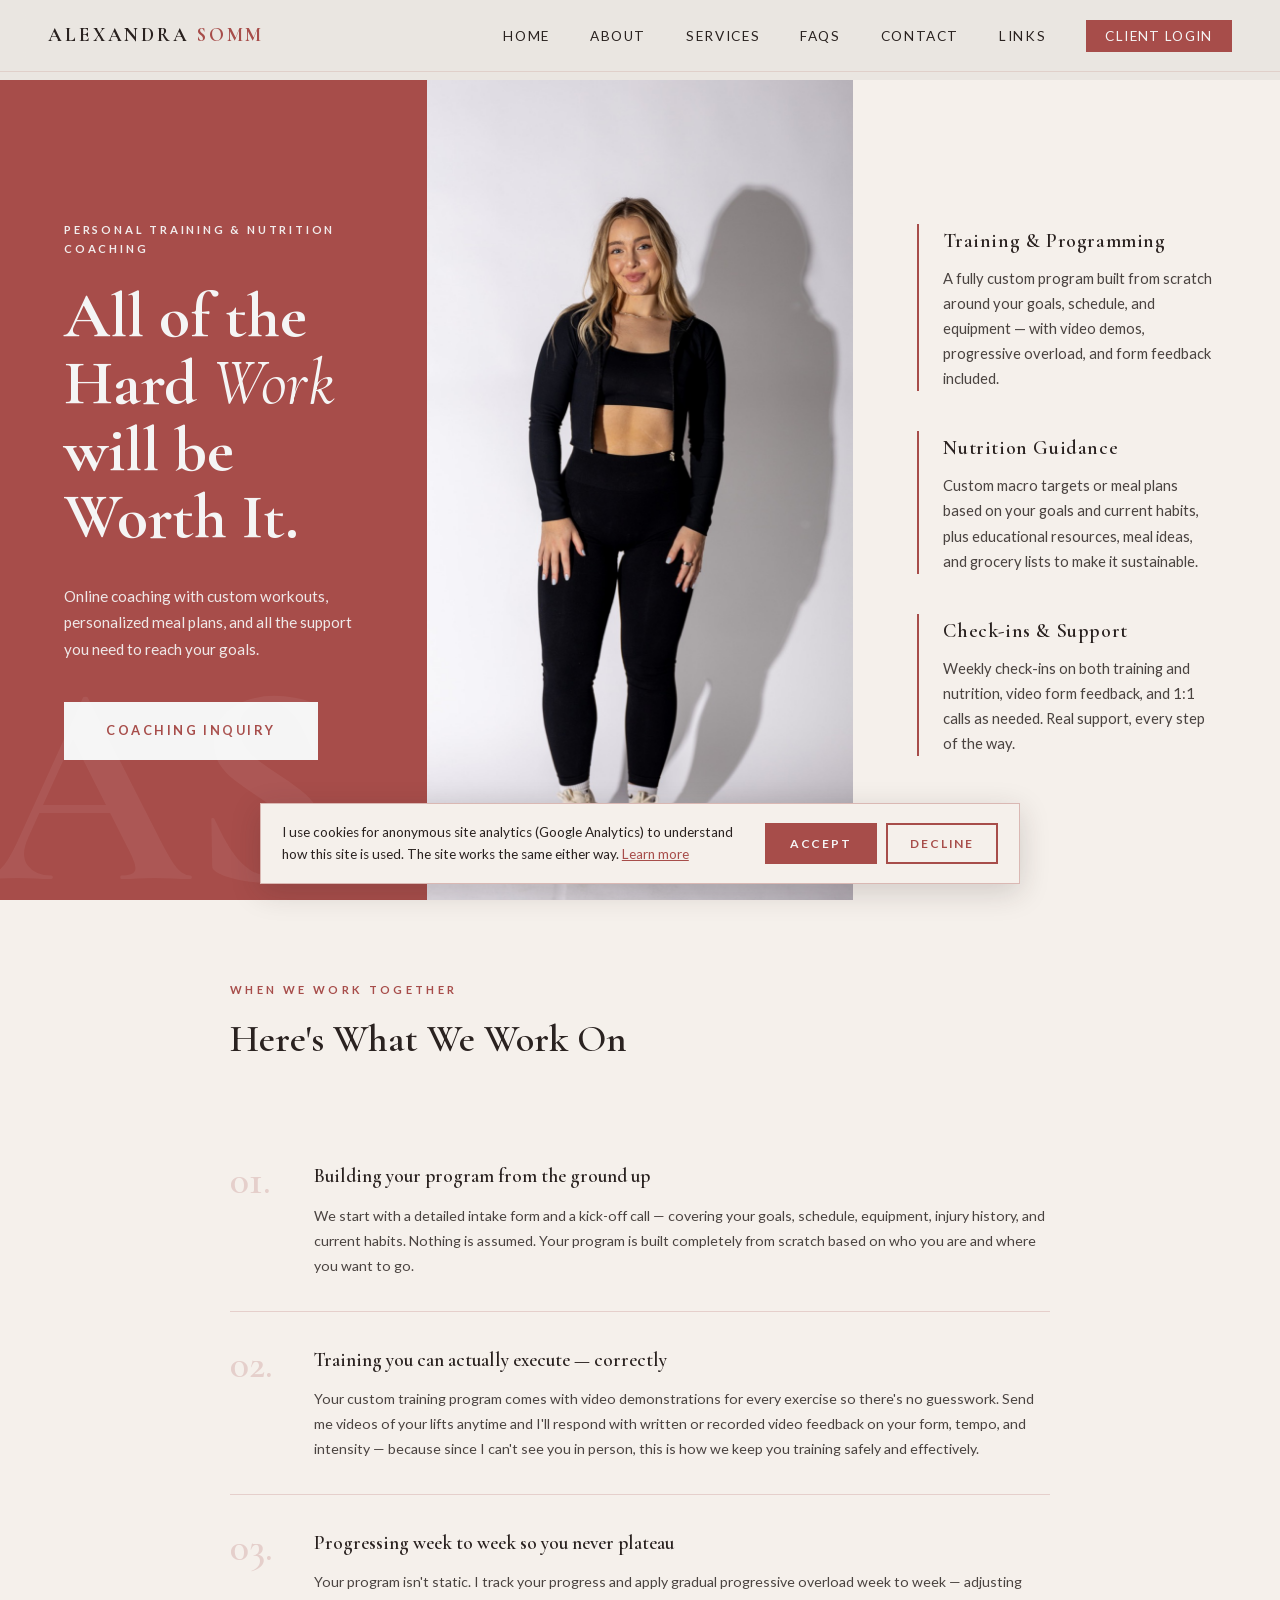
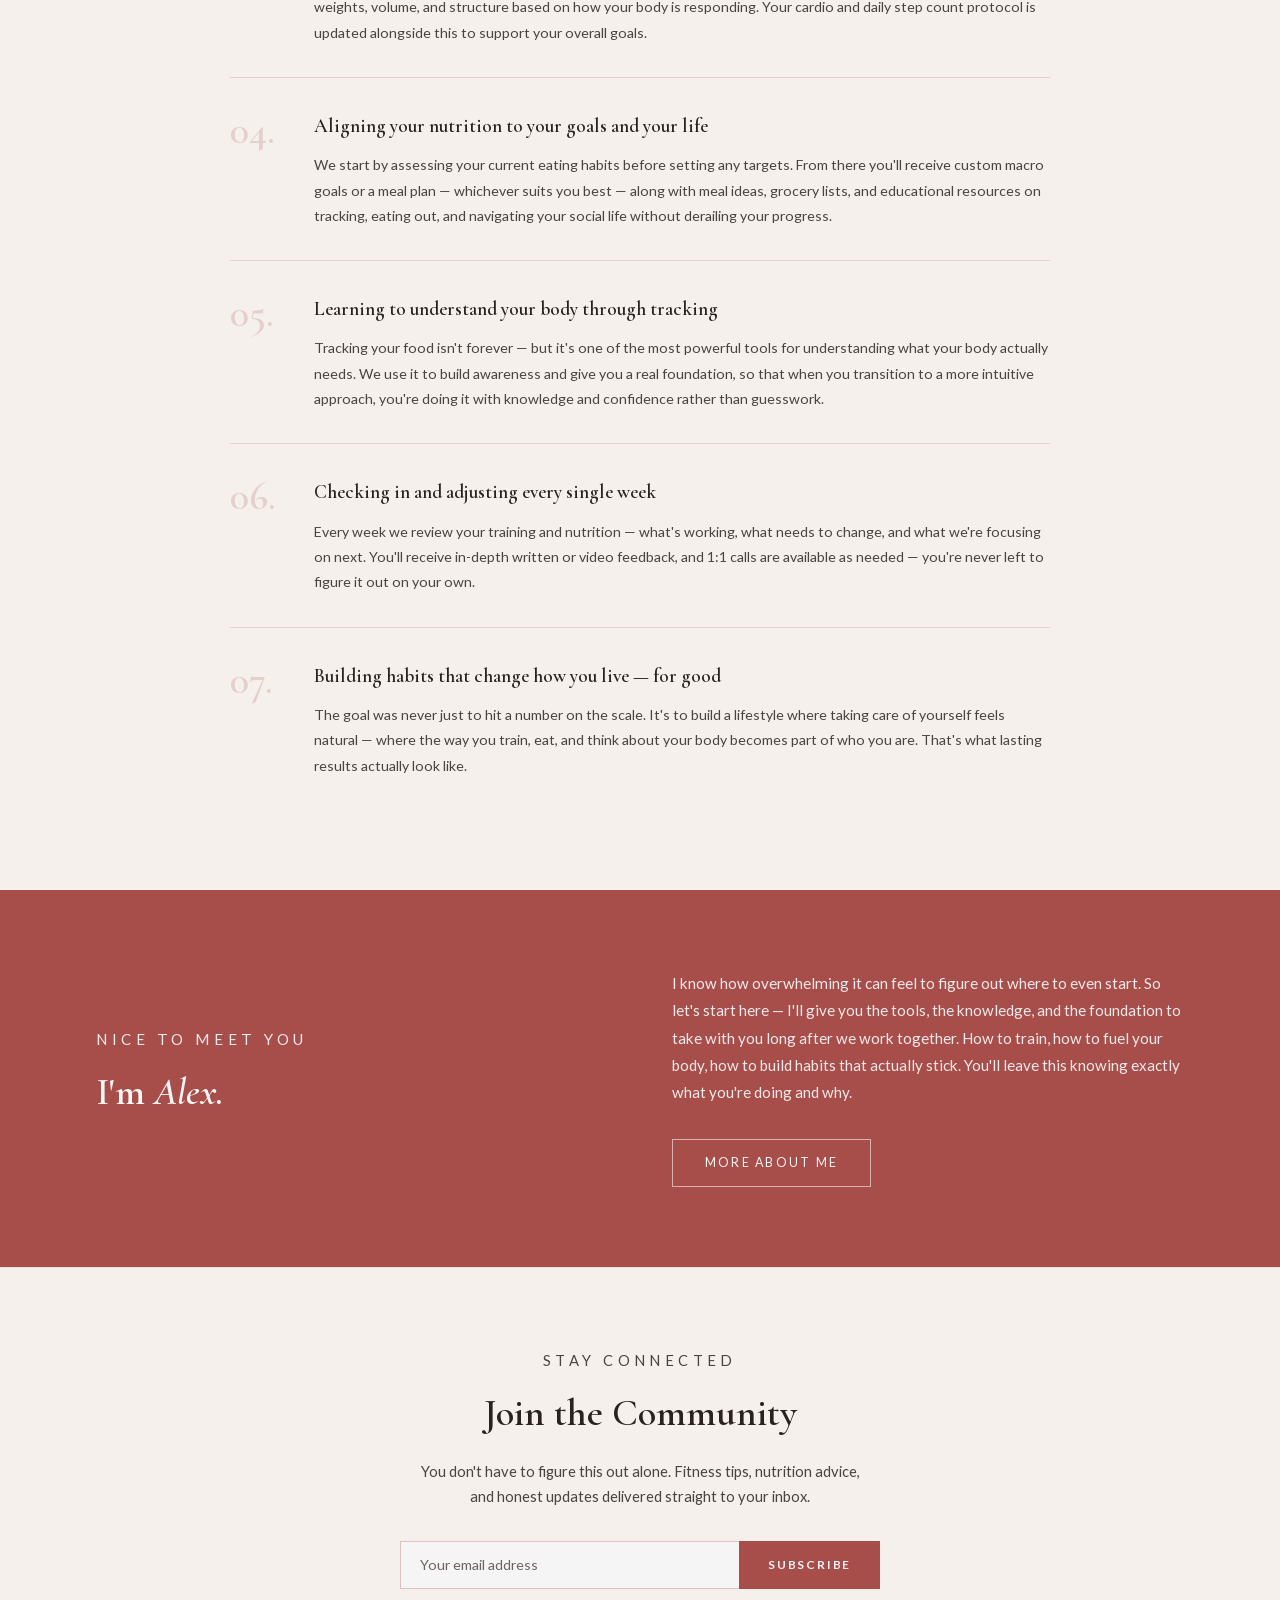
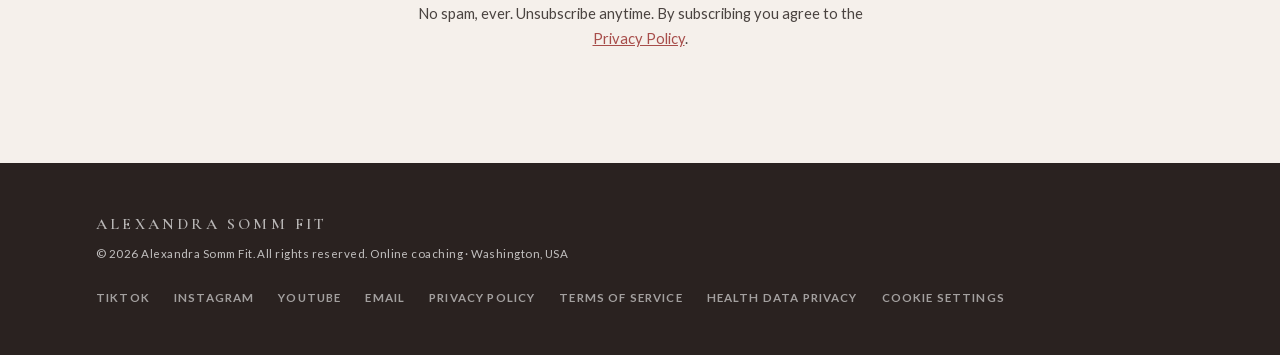
==== commit 7489e415: "Site audit fixes: real pages, SEO, accessibility, consent, legal - Split the single-page site into r" ====
--- a/index.html
+++ b/index.html
@@ -1,13 +1,21 @@
 <!DOCTYPE html>
 <html lang="en">
 <head>
+<meta charset="UTF-8">
+<meta name="viewport" content="width=device-width, initial-scale=1.0">
+<script>
+  window.dataLayer = window.dataLayer || [];
+  function gtag(){dataLayer.push(arguments);}
+  (function(){
+    var analytics = 'denied';
+    try { if (localStorage.getItem('asf_consent') === 'granted') analytics = 'granted'; } catch (e) {}
+    gtag('consent', 'default', { ad_storage: 'denied', ad_user_data: 'denied', ad_personalization: 'denied', analytics_storage: analytics });
+  })();
+</script>
 <!-- Google tag (gtag.js) -->
 <script async src="https://www.googletagmanager.com/gtag/js?id=G-LYD9P3M5QT"></script>
 <script>
-  window.dataLayer = window.dataLayer || [];
-  function gtag(){dataLayer.push(arguments);}
   gtag('js', new Date());
-
   gtag('config', 'G-LYD9P3M5QT');
 </script>
 <!-- Google Tag Manager -->
@@ -17,1207 +25,70 @@
 'https://www.googletagmanager.com/gtm.js?id='+i+dl;f.parentNode.insertBefore(j,f);
 })(window,document,'script','dataLayer','GTM-WNGSXPN5');</script>
 <!-- End Google Tag Manager -->
-<meta charset="UTF-8">
-<meta name="viewport" content="width=device-width, initial-scale=1.0">
 <title>Alexandra Somm | Personal Training & Nutrition Coaching</title>
-<link href="https://fonts.googleapis.com/css2?family=Cormorant+Garamond:ital,wght@0,400;0,500;0,600;0,700;1,400;1,600&family=Lato:wght@300;400;700&display=swap" rel="stylesheet">
-<style>
-  :root {
-    --primary: #a74d4a;
-    --bg: #eae6e1;
-    --white: #f5f5f5;
-    --cream: #f5f0eb;
-    --dark-text: #2a2220;
-    --serif: 'Cormorant Garamond', Georgia, serif;
-    --sans: 'Lato', sans-serif;
-  }
-
-  * { margin: 0; padding: 0; box-sizing: border-box; }
-
-  html { scroll-behavior: smooth; }
-
-  body {
-    font-family: var(--sans);
-    background: var(--bg);
-    color: var(--dark-text);
-    overflow-x: hidden;
-    font-size: 15px;
-    line-height: 1.7;
-  }
-
-  /* ── NAV ── */
-  nav {
-    position: fixed;
-    top: 0; left: 0; right: 0;
-    z-index: 150;
-    display: flex;
-    align-items: center;
-    justify-content: space-between;
-    padding: 1.2rem 3rem;
-    background: rgba(234,230,225,0.92);
-    backdrop-filter: blur(12px);
-    border-bottom: 1px solid rgba(167,77,74,0.15);
-    transition: all 0.3s ease;
-  }
-
-  .nav-logo {
-    font-family: var(--serif);
-    font-size: 1.2rem;
-    font-weight: 700;
-    letter-spacing: 0.15em;
-    color: var(--dark-text);
-    text-transform: uppercase;
-    text-decoration: none;
-  }
-
-  .nav-logo span {
-    color: var(--primary);
-  }
-
-  .nav-links {
-    display: flex;
-    gap: 2.5rem;
-    list-style: none;
-    align-items: center;
-  }
-
-  .nav-links a {
-    font-family: var(--sans);
-    font-size: 0.85rem;
-    letter-spacing: 0.12em;
-    text-transform: uppercase;
-    color: var(--dark-text);
-    text-decoration: none;
-    transition: color 0.2s;
-  }
-
-  .nav-links a:hover { color: var(--primary); }
-
-  .nav-links .btn-nav {
-    background: var(--primary);
-    color: var(--white);
-    padding: 0.5rem 1.2rem;
-    border-radius: 0;
-    letter-spacing: 0.1em;
-  }
-
-  .nav-links .btn-nav:hover {
-    background: var(--dark-text);
-    color: var(--white);
-  }
-
-  /* hamburger */
-  .hamburger {
-    display: none;
-    flex-direction: column;
-    gap: 5px;
-    cursor: pointer;
-    background: none;
-    border: none;
-    padding: 4px;
-  }
-  .hamburger span {
-    display: block;
-    width: 24px;
-    height: 2px;
-    background: var(--dark-text);
-    transition: all 0.3s;
-  }
-  .mobile-menu {
-    display: none;
-    position: fixed;
-    top: 64px; left: 0; right: 0;
-    background: var(--bg);
-    border-bottom: 1px solid rgba(167,77,74,0.15);
-    padding: 1.5rem 3rem;
-    z-index: 200;
-    flex-direction: column;
-    gap: 1rem;
-  }
-  .mobile-menu.open { display: flex !important; }
-  .mobile-menu a {
-    font-family: var(--sans);
-    font-size: 0.85rem;
-    font-weight: 700;
-    letter-spacing: 0.1em;
-    text-transform: uppercase;
-    color: var(--dark-text);
-    text-decoration: none;
-    padding: 0.5rem 0;
-    border-bottom: 1px solid rgba(167,77,74,0.1);
-  }
-  .mobile-menu a:hover { color: var(--primary); }
-
-  /* ── PAGES ── */
-  .page { display: none; min-height: 100vh; scroll-margin-top: 0; }
-  .page.active { display: block; }
-
-
-  /* ── HOME HERO ── */
-  .hero {
-    min-height: 100vh;
-    display: grid;
-    grid-template-columns: 1fr 1fr 1fr;
-    padding-top: 80px;
-  }
-
-  .hero-photo {
-    overflow: hidden;
-    min-height: 100%;
-  }
-
-  .hero-left {
-    background: var(--primary);
-    display: flex;
-    flex-direction: column;
-    justify-content: center;
-    padding: 5rem 4rem;
-    position: relative;
-    overflow: hidden;
-  }
-
-  .hero-left::before {
-    content: 'AS';
-    position: absolute;
-    bottom: -2rem;
-    left: -1rem;
-    font-family: var(--serif);
-    font-size: 18rem;
-    font-weight: 700;
-    color: rgba(255,255,255,0.06);
-    line-height: 1;
-    pointer-events: none;
-  }
-
-  .hero-eyebrow {
-    font-family: var(--sans);
-    font-size: 0.7rem;
-    font-weight: 700;
-    letter-spacing: 0.25em;
-    text-transform: uppercase;
-    color: rgba(245,245,245,0.85);
-    margin-bottom: 1.5rem;
-  }
-
-  .hero-title {
-    font-family: var(--serif);
-    font-size: clamp(2.8rem, 5vw, 4.5rem);
-    font-weight: 700;
-    line-height: 1.05;
-    color: var(--white);
-    margin-bottom: 0.5rem;
-  }
-
-  .hero-title em {
-    font-style: italic;
-    font-weight: 400;
-  }
-
-  .hero-subtitle {
-    font-family: var(--sans);
-    font-size: 0.95rem;
-    font-weight: 400;
-    color: rgba(245,245,245,0.92);
-    margin: 1.5rem 0 2.5rem;
-    line-height: 1.75;
-    max-width: 380px;
-  }
-
-  .btn-primary {
-    display: inline-block;
-    background: var(--white);
-    color: var(--primary);
-    padding: 1rem 2.5rem;
-    font-family: var(--sans);
-    font-size: 0.8rem;
-    font-weight: 600;
-    letter-spacing: 0.2em;
-    text-transform: uppercase;
-    text-decoration: none;
-    transition: all 0.3s ease;
-    border: 2px solid var(--white);
-    cursor: pointer;
-    width: fit-content;
-  }
-
-  .btn-primary:hover {
-    background: transparent;
-    color: var(--white);
-  }
-
-  .hero-right {
-    background: var(--cream);
-    display: flex;
-    flex-direction: column;
-    justify-content: center;
-    padding: 5rem 4rem;
-    gap: 2.5rem;
-  }
-
-  .feature-item {
-    border-left: 2px solid var(--primary);
-    padding-left: 1.5rem;
-    animation: fadeUp 0.6s ease both;
-  }
-
-  .feature-item:nth-child(1) { animation-delay: 0.1s; }
-  .feature-item:nth-child(2) { animation-delay: 0.25s; }
-  .feature-item:nth-child(3) { animation-delay: 0.4s; }
-
-  .feature-title {
-    font-family: var(--serif);
-    font-size: 1.25rem;
-    font-weight: 600;
-    color: var(--dark-text);
-    margin-bottom: 0.5rem;
-    letter-spacing: 0.03em;
-  }
-
-  .feature-desc {
-    font-family: var(--sans);
-    font-size: 0.92rem;
-    font-weight: 400;
-    color: #4a4340;
-    line-height: 1.7;
-  }
-
-  /* ── INTRO STRIP ── */
-  .intro-strip {
-    background: var(--primary);
-    padding: 5rem 6rem;
-    display: grid;
-    grid-template-columns: 1fr 1fr;
-    gap: 4rem;
-    align-items: center;
-  }
-
-  .intro-strip-label {
-    font-size: 0.7rem;
-    letter-spacing: 0.3em;
-    text-transform: uppercase;
-    color: rgba(245,245,245,0.6);
-    margin-bottom: 1rem;
-  }
-
-  .intro-strip h2 {
-    font-family: var(--serif);
-    font-size: clamp(2rem, 3vw, 3rem);
-    font-weight: 600;
-    color: var(--white);
-    line-height: 1.2;
-    margin-bottom: 1rem;
-  }
-
-  .intro-strip h2 em { font-style: italic; }
-
-  .intro-strip p {
-    font-family: var(--sans);
-    font-size: 0.95rem;
-    line-height: 1.8;
-    color: rgba(245,245,245,0.93);
-    font-weight: 400;
-  }
-
-  .btn-outline-white {
-    display: inline-block;
-    margin-top: 2rem;
-    border: 1px solid rgba(245,245,245,0.6);
-    color: var(--white);
-    padding: 0.8rem 2rem;
-    font-family: var(--sans);
-    font-size: 0.78rem;
-    letter-spacing: 0.18em;
-    text-transform: uppercase;
-    text-decoration: none;
-    transition: all 0.3s;
-    cursor: pointer;
-    background: none;
-  }
-
-  .btn-outline-white:hover {
-    background: var(--white);
-    color: var(--primary);
-  }
-
-  /* ── TESTIMONIALS ── */
-
-  .section-label {
-    font-family: var(--sans);
-    font-size: 0.7rem;
-    font-weight: 700;
-    letter-spacing: 0.3em;
-    text-transform: uppercase;
-    color: var(--primary);
-    margin-bottom: 0.75rem;
-  }
-
-  .section-title {
-    font-family: var(--serif);
-    font-size: clamp(2rem, 3vw, 3rem);
-    font-weight: 600;
-    color: var(--dark-text);
-    margin-bottom: 3rem;
-  }
-
-  /* ── NEWSLETTER ── */
-
-  .newsletter-form input::placeholder { color: #aaa; }
-
-  /* ── ABOUT PAGE ── */
-  .about-hero {
-    min-height: 100vh;
-    padding-top: 80px;
-    display: grid;
-    grid-template-columns: 1fr 1fr;
-  }
-
-  .about-left {
-    background: var(--cream);
-    padding: 6rem 4rem;
-    display: flex;
-    flex-direction: column;
-    justify-content: center;
-  }
-
-  .about-right {
-    background: var(--primary);
-    display: flex;
-    flex-direction: column;
-    justify-content: center;
-    padding: 6rem 4rem;
-    position: relative;
-    overflow: hidden;
-  }
-
-  .about-right::after {
-    content: '';
-    position: absolute;
-    width: 300px;
-    height: 300px;
-    border-radius: 50%;
-    border: 60px solid rgba(255,255,255,0.06);
-    top: -80px;
-    right: -80px;
-  }
-
-  .about-right p {
-    font-family: var(--sans);
-    font-size: 0.95rem;
-    font-weight: 400;
-    line-height: 1.85;
-    color: rgba(245,245,245,0.97);
-    position: relative;
-    z-index: 1;
-  }
-
-  .about-certs {
-    display: flex;
-    gap: 1.5rem;
-    margin-top: 2.5rem;
-    flex-wrap: wrap;
-  }
-
-  .cert-badge {
-    border: 1px solid rgba(245,245,245,0.4);
-    padding: 0.6rem 1.2rem;
-    font-size: 0.75rem;
-    letter-spacing: 0.15em;
-    text-transform: uppercase;
-    color: rgba(245,245,245,0.85);
-    font-family: var(--serif);
-  }
-
-  /* ── CONTACT PAGE ── */
-
-  .newsletter-section {
-    background: var(--bg);
-    padding: 5rem 2rem;
-    text-align: center;
-    border-top: 1px solid rgba(167,77,74,0.15);
-  }
-
-  .newsletter-section h2 {
-    font-family: var(--serif);
-    font-size: clamp(1.8rem, 3vw, 2.5rem);
-    font-weight: 600;
-    color: var(--dark-text);
-    margin-bottom: 1rem;
-  }
-
-  .newsletter-section p {
-    font-family: var(--sans);
-    color: #4a4340;
-    font-size: 0.93rem;
-    line-height: 1.7;
-    max-width: 520px;
-    margin: 0 auto 2rem;
-    font-weight: 400;
-  }
-
-  .newsletter-form {
-    display: flex;
-    max-width: 420px;
-    margin: 0 auto;
-    gap: 0;
-  }
-
-  .newsletter-form input {
-    flex: 1;
-    padding: 0.9rem 1.2rem;
-    border: 1px solid rgba(167,77,74,0.3);
-    background: var(--white);
-    font-family: var(--sans);
-    font-size: 0.88rem;
-    outline: none;
-    color: var(--dark-text);
-  }
-
-  .newsletter-form button {
-    padding: 0.9rem 1.8rem;
-    background: var(--primary);
-    color: var(--white);
-    border: none;
-    font-family: var(--sans);
-    font-size: 0.75rem;
-    font-weight: 700;
-    letter-spacing: 0.15em;
-    text-transform: uppercase;
-    cursor: pointer;
-    transition: background 0.2s;
-  }
-
-  .newsletter-form button:hover { background: var(--dark-text); }
-
-  .contact-page {
-    min-height: 100vh;
-    padding-top: 80px;
-    background: var(--cream);
-  }
-
-  .contact-header {
-    background: var(--primary);
-    padding: 5rem 6rem 4rem;
-    text-align: center;
-  }
-
-  .contact-header h1 {
-    font-family: var(--serif);
-    font-size: clamp(2.5rem, 5vw, 4rem);
-    font-weight: 600;
-    color: var(--white);
-    margin-bottom: 1rem;
-  }
-
-  .contact-header p {
-    font-family: var(--sans);
-    font-size: 0.93rem;
-    color: rgba(245,245,245,0.95);
-    font-weight: 400;
-  }
-
-  .contact-header a {
-    color: rgba(245,245,245,0.85);
-    text-decoration: underline;
-  }
-
-  .contact-body {
-    max-width: 620px;
-    margin: 0 auto;
-    padding: 4rem 2rem 6rem;
-  }
-
-  .form-row {
-    display: grid;
-    grid-template-columns: 1fr 1fr;
-    gap: 1rem;
-    margin-bottom: 1rem;
-  }
-
-  .form-group {
-    display: flex;
-    flex-direction: column;
-    gap: 0.4rem;
-    margin-bottom: 1rem;
-  }
-
-  .form-group label {
-    display: flex;
-    flex-direction: column;
-    gap: 0.4rem;
-    font-family: var(--sans);
-    font-size: 0.72rem;
-    font-weight: 700;
-    letter-spacing: 0.15em;
-    text-transform: uppercase;
-    color: var(--primary);
-  }
-
-  .form-group input,
-  .form-group textarea {
-    padding: 0.85rem 1rem;
-    border: 1px solid rgba(167,77,74,0.35);
-    background: var(--white);
-    font-family: var(--sans);
-    font-size: 0.92rem;
-    color: var(--dark-text);
-    outline: none;
-    transition: border-color 0.2s;
-    -webkit-appearance: none;
-    border-radius: 0;
-  }
-
-  .form-group input:focus,
-  .form-group textarea:focus {
-    border-color: var(--primary);
-  }
-
-  .form-group textarea { resize: vertical; min-height: 140px; }
-
-  .btn-submit {
-    width: 100%;
-    padding: 1.1rem;
-    background: var(--primary);
-    color: var(--white);
-    border: none;
-    font-family: var(--sans);
-    font-size: 0.85rem;
-    letter-spacing: 0.2em;
-    text-transform: uppercase;
-    cursor: pointer;
-    transition: background 0.2s;
-    margin-top: 0.5rem;
-  }
-
-  .btn-submit:hover { background: var(--dark-text); }
-
-  /* ── FAQ PAGE ── */
-  .faq-page {
-    min-height: 100vh;
-    padding-top: 80px;
-    background: var(--cream);
-  }
-
-  .faq-header {
-    background: var(--primary);
-    padding: 5rem 6rem 4rem;
-    text-align: center;
-  }
-
-  .faq-header h1 {
-    font-family: var(--serif);
-    font-size: clamp(2.5rem, 5vw, 4rem);
-    font-weight: 400;
-    color: var(--white);
-  }
-
-  .faq-body {
-    max-width: 760px;
-    margin: 0 auto;
-    padding: 4rem 2rem 6rem;
-    background: var(--cream);
-  }
-
-  .faq-item {
-    border-bottom: 1px solid rgba(167,77,74,0.3);
-  }
-
-  .faq-item summary {
-    list-style: none;
-  }
-  .faq-item summary::-webkit-details-marker { display: none; }
-
-  .faq-question {
-    width: 100%;
-    display: flex;
-    justify-content: space-between;
-    align-items: center;
-    padding: 1.6rem 0;
-    background: none;
-    border: none;
-    cursor: pointer;
-    text-align: left;
-    font-family: var(--serif);
-    font-size: 1.15rem;
-    font-weight: 600;
-    color: var(--dark-text);
-    letter-spacing: 0.01em;
-    transition: color 0.2s;
-  }
-
-  .faq-question:hover { color: var(--primary); }
-  details[open] .faq-question { color: var(--primary); }
-
-  .faq-icon {
-    font-size: 1.3rem;
-    color: var(--primary);
-    transition: transform 0.3s;
-    flex-shrink: 0;
-    margin-left: 1rem;
-  }
-
-  details[open] .faq-icon { transform: rotate(45deg); }
-
-  .faq-answer {
-    display: block;
-    padding: 0 0 1.8rem;
-    font-family: var(--sans);
-    font-size: 0.93rem;
-    font-weight: 400;
-    line-height: 1.8;
-    color: #4a4340;
-  }
-
-  .legal-h { font-family: var(--serif); font-size: 1.2rem; font-weight: 600; color: var(--dark-text); margin: 2rem 0 0.6rem; }
-  .legal-h:first-of-type { margin-top: 0; }
-  .legal-p { font-family: var(--sans); font-size: 0.93rem; color: #4a4340; line-height: 1.9; margin-bottom: 1.4rem; }
-  .legal-updated { font-family: var(--sans); font-size: 0.8rem; color: var(--primary); letter-spacing: 0.04em; margin-bottom: 2rem; display: block; }
-  .legal-p a { color: var(--primary); }
-
-  /* ── LINKS PAGE ── */
-  .links-page {
-    min-height: 100vh;
-    padding-top: 80px;
-    background: var(--cream);
-    display: flex;
-    flex-direction: column;
-    align-items: center;
-  }
-
-  .links-header {
-    width: 100%;
-    background: var(--primary);
-    text-align: center;
-    padding: 4rem 2rem 3rem;
-  }
-
-  .links-monogram {
-    font-family: var(--serif);
-    font-size: 3.5rem;
-    font-weight: 700;
-    color: rgba(245,245,245,0.2);
-    letter-spacing: -0.05em;
-    line-height: 1;
-    margin-bottom: 0.5rem;
-  }
-
-  .links-name {
-    font-family: var(--serif);
-    font-size: 1.8rem;
-    font-weight: 600;
-    color: var(--white);
-    letter-spacing: 0.15em;
-    text-transform: uppercase;
-  }
-
-  .links-tagline {
-    font-family: var(--sans);
-    font-size: 0.82rem;
-    font-weight: 400;
-    color: rgba(245,245,245,0.8);
-    margin-top: 0.5rem;
-    letter-spacing: 0.05em;
-  }
-
-  .links-body {
-    width: 100%;
-    max-width: 500px;
-    padding: 3rem 2rem 5rem;
-    display: flex;
-    flex-direction: column;
-    gap: 0.4rem;
-  }
-
-  .links-section-label {
-    font-family: var(--sans);
-    font-size: 0.65rem;
-    font-weight: 700;
-    letter-spacing: 0.3em;
-    text-transform: uppercase;
-    color: var(--primary);
-    margin: 1.5rem 0 0.5rem;
-    padding-bottom: 0.4rem;
-    border-bottom: 1px solid rgba(167,77,74,0.25);
-  }
-
-  .link-item {
-    display: flex;
-    align-items: center;
-    justify-content: space-between;
-    padding: 1rem 1.5rem;
-    background: var(--white);
-    text-decoration: none;
-    color: var(--dark-text);
-    font-family: var(--sans);
-    font-size: 0.9rem;
-    font-weight: 400;
-    letter-spacing: 0.04em;
-    border: 1px solid rgba(167,77,74,0.1);
-    transition: all 0.2s;
-  }
-
-  .link-item:hover {
-    background: var(--primary);
-    color: var(--white);
-    border-color: var(--primary);
-  }
-
-  .link-item:hover .link-arrow { color: var(--white); }
-
-  .link-arrow {
-    font-size: 0.85rem;
-    color: var(--primary);
-    transition: color 0.2s;
-  }
-
-  /* ── FOOTER ── */
-  footer {
-    background: var(--dark-text);
-    padding: 3rem 6rem;
-    display: flex;
-    align-items: center;
-    justify-content: space-between;
-    flex-wrap: wrap;
-    gap: 1.5rem;
-  }
-
-  .footer-logo {
-    font-family: var(--serif);
-    font-size: 1rem;
-    font-weight: 600;
-    letter-spacing: 0.2em;
-    text-transform: uppercase;
-    color: rgba(245,245,245,0.7);
-  }
-
-  .footer-links {
-    display: flex;
-    gap: 1.5rem;
-    flex-wrap: wrap;
-  }
-
-  .footer-links a {
-    font-family: var(--sans);
-    font-size: 0.72rem;
-    font-weight: 700;
-    letter-spacing: 0.1em;
-    text-transform: uppercase;
-    color: rgba(245,245,245,0.6);
-    text-decoration: none;
-    transition: color 0.2s;
-  }
-
-  .footer-links a:hover { color: var(--primary); }
-
-  /* ── ANIMATIONS ── */
-  @keyframes fadeUp {
-    from { opacity: 0; transform: translateY(20px); }
-    to { opacity: 1; transform: translateY(0); }
-  }
-
-  .fade-in {
-    opacity: 0;
-    transform: translateY(16px);
-    animation: fadeUp 0.7s ease forwards;
-  }
-
-  /* ── RESPONSIVE ── */
-  @media (max-width: 768px) {
-    nav { padding: 1rem 1.5rem; }
-    .nav-links { display: none; }
-    .hamburger { display: flex; }
-
-    .hero { grid-template-columns: 1fr; }
-    .hero-photo { display: none; }
-    .hero-left { padding: 4rem 2rem 3rem; min-height: 60vh; }
-    .hero-right { padding: 3rem 2rem 4rem; }
-    .hero-left::before { font-size: 10rem; }
-
-    .intro-strip {
-      grid-template-columns: 1fr;
-      padding: 3.5rem 2rem;
-      gap: 2rem;
-    }
-
-    .about-hero { grid-template-columns: 1fr; }
-    .about-left { padding: 4rem 2rem 3rem; }
-    .about-right { padding: 3rem 2rem 4rem; min-height: 60vh; }
-
-    .contact-header { padding: 3.5rem 2rem 2.5rem; }
-    .faq-header { padding: 3.5rem 2rem 2.5rem; }
-    .form-row { grid-template-columns: 1fr; }
-
-    footer {
-      flex-direction: column;
-      text-align: center;
-      padding: 2.5rem 2rem;
-    }
-  }
-
-  /* ── SERVICES PAGE ── */
-  .services-page {
-    min-height: 100vh;
-    padding-top: 80px;
-    background: var(--bg);
-  }
-
-  .services-header {
-    background: var(--primary);
-    padding: 5rem 6rem 4rem;
-    text-align: center;
-  }
-
-  .services-header h1 {
-    font-family: var(--serif);
-    font-size: clamp(2.5rem, 5vw, 4rem);
-    font-weight: 600;
-    color: var(--white);
-    margin-bottom: 1rem;
-  }
-
-  .services-header p {
-    font-family: var(--sans);
-    font-size: 0.95rem;
-    color: rgba(245,245,245,0.92);
-    max-width: 560px;
-    margin: 0 auto;
-    line-height: 1.75;
-  }
-
-  .services-price {
-    font-family: var(--serif);
-    font-size: 2rem;
-    font-weight: 600;
-    color: var(--white);
-    margin-top: 1.5rem;
-  }
-
-  .services-price span {
-    font-family: var(--sans);
-    font-size: 0.8rem;
-    font-weight: 400;
-    opacity: 0.75;
-    letter-spacing: 0.12em;
-    text-transform: uppercase;
-    margin-left: 0.4rem;
-  }
-
-  .services-body {
-    max-width: 820px;
-    margin: 0 auto;
-    padding: 5rem 2rem 6rem;
-    display: flex;
-    flex-direction: column;
-    gap: 4rem;
-  }
-
-  .service-block {
-    display: grid;
-    grid-template-columns: 220px 1fr;
-    gap: 3rem;
-    align-items: start;
-    padding-bottom: 4rem;
-    border-bottom: 1px solid rgba(167,77,74,0.2);
-  }
-
-  .service-block:last-child {
-    border-bottom: none;
-    padding-bottom: 0;
-  }
-
-  .service-block-left {
-    position: sticky;
-    top: 100px;
-  }
-
-  .service-block-category {
-    font-family: var(--sans);
-    font-size: 0.68rem;
-    font-weight: 700;
-    letter-spacing: 0.3em;
-    text-transform: uppercase;
-    color: var(--primary);
-    margin-bottom: 0.75rem;
-  }
-
-  .service-block-title {
-    font-family: var(--serif);
-    font-size: clamp(1.6rem, 2.5vw, 2rem);
-    font-weight: 600;
-    color: var(--dark-text);
-    line-height: 1.15;
-  }
-
-  .service-block-right {
-    display: flex;
-    flex-direction: column;
-    gap: 1.5rem;
-  }
-
-  .service-item {
-    padding: 1.4rem 1.6rem;
-    background: var(--white);
-    border-left: 2px solid var(--primary);
-  }
-
-  .service-item-title {
-    font-family: var(--serif);
-    font-size: 1.05rem;
-    font-weight: 600;
-    color: var(--dark-text);
-    margin-bottom: 0.4rem;
-  }
-
-  .service-item-desc {
-    font-family: var(--sans);
-    font-size: 0.88rem;
-    color: #4a4340;
-    line-height: 1.75;
-  }
-
-  .services-cta {
-    background: var(--primary);
-    padding: 5rem 2rem;
-    text-align: center;
-  }
-
-  .services-cta h2 {
-    font-family: var(--serif);
-    font-size: clamp(2rem, 3vw, 2.8rem);
-    font-weight: 600;
-    color: var(--white);
-    margin-bottom: 1rem;
-  }
-
-  .services-cta p {
-    font-family: var(--sans);
-    font-size: 0.93rem;
-    color: rgba(245,245,245,0.9);
-    margin-bottom: 2rem;
-    line-height: 1.7;
-  }
-
-  @media (max-width: 768px) {
-    .service-block {
-      grid-template-columns: 1fr;
-      gap: 1.5rem;
-    }
-    .service-block-left {
-      position: static;
-    }
-    .services-header { padding: 3.5rem 2rem 2.5rem; }
-  }
-
-
-  /* ── NEWSLETTER ── */
-  .newsletter-section {
-    background: var(--cream);
-    padding: 5rem 2rem;
-    text-align: center;
-    border-top: 1px solid rgba(167,77,74,0.1);
-  }
-
-  .newsletter-section h2 {
-    font-family: var(--serif);
-    font-size: clamp(1.8rem, 3vw, 2.5rem);
-    font-weight: 600;
-    color: var(--dark-text);
-    margin-bottom: 0.75rem;
-  }
-
-  .newsletter-section p {
-    font-family: var(--sans);
-    font-size: 0.92rem;
-    color: #4a4340;
-    line-height: 1.7;
-    max-width: 460px;
-    margin: 0 auto 2rem;
-  }
-
-  .newsletter-form {
-    display: flex;
-    gap: 0;
-    max-width: 480px;
-    margin: 0 auto 0.75rem;
-    flex-wrap: wrap;
-  }
-
-  .newsletter-form input {
-    flex: 1;
-    min-width: 180px;
-    padding: 0.9rem 1.2rem;
-    border: 1px solid rgba(167,77,74,0.3);
-    border-right: none;
-    background: var(--white);
-    font-family: var(--sans);
-    font-size: 0.88rem;
-    outline: none;
-    color: var(--dark-text);
-    border-radius: 0;
-    -webkit-appearance: none;
-  }
-
-  .newsletter-form input:focus {
-    border-color: var(--primary);
-  }
-
-  .newsletter-form button {
-    padding: 0.9rem 1.8rem;
-    background: var(--primary);
-    color: var(--white);
-    border: none;
-    font-family: var(--sans);
-    font-size: 0.75rem;
-    font-weight: 700;
-    letter-spacing: 0.15em;
-    text-transform: uppercase;
-    cursor: pointer;
-    transition: background 0.2s;
-    border-radius: 0;
-  }
-
-  .newsletter-form button:hover { background: var(--dark-text); }
-
-  .newsletter-fine {
-    font-family: var(--sans);
-    font-size: 0.72rem;
-    color: #888;
-    margin-top: 0.5rem;
-  }
-
-  @media (max-width: 768px) {
-    .newsletter-form { flex-direction: column; }
-    .newsletter-form input { border-right: 1px solid rgba(167,77,74,0.3); border-bottom: none; }
-  }
-
-/* ── NEWSLETTER ── */
-  .newsletter-section {
-    background: var(--cream);
-    padding: 5rem 2rem;
-    text-align: center;
-    border-top: 1px solid rgba(167,77,74,0.1);
-  }
-
-  .newsletter-section h2 {
-    font-family: var(--serif);
-    font-size: clamp(1.8rem, 3vw, 2.5rem);
-    font-weight: 600;
-    color: var(--dark-text);
-    margin-bottom: 0.75rem;
-  }
-
-  .newsletter-section p {
-    font-family: var(--sans);
-    font-size: 0.92rem;
-    color: #4a4340;
-    line-height: 1.7;
-    max-width: 460px;
-    margin: 0 auto 2rem;
-  }
-
-  .newsletter-form {
-    display: flex;
-    gap: 0;
-    max-width: 480px;
-    margin: 0 auto 0.75rem;
-    flex-wrap: wrap;
-  }
-
-  .newsletter-form input {
-    flex: 1;
-    min-width: 180px;
-    padding: 0.9rem 1.2rem;
-    border: 1px solid rgba(167,77,74,0.3);
-    border-right: none;
-    background: var(--white);
-    font-family: var(--sans);
-    font-size: 0.88rem;
-    outline: none;
-    color: var(--dark-text);
-    border-radius: 0;
-    -webkit-appearance: none;
-  }
-
-  .newsletter-form input:focus {
-    border-color: var(--primary);
-  }
-
-  .newsletter-form button {
-    padding: 0.9rem 1.8rem;
-    background: var(--primary);
-    color: var(--white);
-    border: none;
-    font-family: var(--sans);
-    font-size: 0.75rem;
-    font-weight: 700;
-    letter-spacing: 0.15em;
-    text-transform: uppercase;
-    cursor: pointer;
-    transition: background 0.2s;
-    border-radius: 0;
-  }
-
-  .newsletter-form button:hover { background: var(--dark-text); }
-
-  .newsletter-fine {
-    font-family: var(--sans);
-    font-size: 0.72rem;
-    color: #888;
-    margin-top: 0.5rem;
-  }
-
-  @media (max-width: 768px) {
-    .newsletter-form { flex-direction: column; }
-    .newsletter-form input { border-right: 1px solid rgba(167,77,74,0.3); border-bottom: none; }
-  }
-
-
-</style>
+<meta name="description" content="Online 1-on-1 personal training and nutrition coaching with custom workouts, meal plans, and weekly check-ins from certified trainer Alexandra Somm.">
+<link rel="canonical" href="https://alexandrasomm.com/">
+<meta property="og:type" content="website">
+<meta property="og:site_name" content="Alexandra Somm Fit">
+<meta property="og:title" content="Alexandra Somm | Personal Training & Nutrition Coaching">
+<meta property="og:description" content="Online 1-on-1 personal training and nutrition coaching with custom workouts, meal plans, and weekly check-ins from certified trainer Alexandra Somm.">
+<meta property="og:url" content="https://alexandrasomm.com/">
+<meta property="og:image" content="https://alexandrasomm.com/og-image.jpg">
+<meta property="og:image:width" content="1200">
+<meta property="og:image:height" content="628">
+<meta property="og:image:alt" content="Alexandra Somm, personal trainer and nutrition coach, smiling on a workout mat next to a dumbbell">
+<meta name="twitter:card" content="summary_large_image">
+<meta name="twitter:title" content="Alexandra Somm | Personal Training & Nutrition Coaching">
+<meta name="twitter:description" content="Online 1-on-1 personal training and nutrition coaching with custom workouts, meal plans, and weekly check-ins from certified trainer Alexandra Somm.">
+<meta name="twitter:image" content="https://alexandrasomm.com/og-image.jpg">
+<meta name="theme-color" content="#a74d4a">
+<link rel="icon" href="/favicon.ico" sizes="48x48">
+<link rel="icon" href="/favicon.svg" type="image/svg+xml">
+<link rel="apple-touch-icon" href="/apple-touch-icon.png">
+<link rel="preload" href="/fonts/lato-normal-400.woff2" as="font" type="font/woff2" crossorigin>
+<link rel="preload" href="/fonts/cormorant-garamond-normal-400.woff2" as="font" type="font/woff2" crossorigin>
+<link rel="stylesheet" href="/styles.css">
+<script type="application/ld+json">{"@context": "https://schema.org", "@graph": [{"@type": "ProfessionalService", "@id": "https://alexandrasomm.com/#business", "name": "Alexandra Somm Fit", "url": "https://alexandrasomm.com/", "image": "https://alexandrasomm.com/og-image.jpg", "email": "alexandrasommfit@gmail.com", "description": "Online 1-on-1 personal training and nutrition coaching with custom workouts, meal plans, and weekly check-ins.", "founder": {"@id": "https://alexandrasomm.com/#person"}, "sameAs": ["https://www.instagram.com/alexandrasomm/", "https://www.tiktok.com/@alexandrasomm", "https://www.youtube.com/channel/UC1kE55TySQ3xbtHo9LoUUEA"], "priceRange": "$75-$175", "makesOffer": [{"@type": "Offer", "itemOffered": {"@type": "Service", "name": "Personal training"}}, {"@type": "Offer", "itemOffered": {"@type": "Service", "name": "Nutrition coaching"}}]}, {"@type": "Person", "@id": "https://alexandrasomm.com/#person", "name": "Alexandra Somm", "jobTitle": "Personal Trainer & Nutrition Coach", "url": "https://alexandrasomm.com/", "image": "https://alexandrasomm.com/about.jpg", "sameAs": ["https://www.instagram.com/alexandrasomm/", "https://www.tiktok.com/@alexandrasomm", "https://www.youtube.com/channel/UC1kE55TySQ3xbtHo9LoUUEA"]}]}</script>
 </head>
 <body>
-<!-- Google Tag Manager (noscript) -->
-<noscript><iframe src="https://www.googletagmanager.com/ns.html?id=GTM-WNGSXPN5"
-height="0" width="0" style="display:none;visibility:hidden"></iframe></noscript>
-<!-- End Google Tag Manager (noscript) -->
-
-<!-- NAV -->
-<nav>
-  <a class="nav-logo" href="#home">Alexandra <span>Somm</span></a>
+<noscript><iframe src="https://www.googletagmanager.com/ns.html?id=GTM-WNGSXPN5" height="0" width="0" style="display:none;visibility:hidden" title="Google Tag Manager"></iframe></noscript>
+<a class="skip-link" href="#main">Skip to main content</a>
+<header>
+<nav aria-label="Main">
+  <a class="nav-logo" href="/">Alexandra <span>Somm</span></a>
   <ul class="nav-links">
-    <li><a href="#" onclick="showPage('home');return false;">Home</a></li>
-    <li><a href="#" onclick="showPage('about');return false;">About</a></li>
-    <li><a href="#" onclick="showPage('services');return false;">Services</a></li>
-    <li><a href="#" onclick="showPage('faq');return false;">FAQs</a></li>
-    <li><a href="#" onclick="showPage('contact');return false;">Contact</a></li>
-    <li><a href="#" onclick="showPage('links');return false;">Links</a></li>
-    <li><a href="https://client.everfit.io/login/i/34HW8JV7K6" target="_blank" class="btn-nav">Client Login</a></li>
+    <li><a href="/" aria-current="page">Home</a></li>
+    <li><a href="/about">About</a></li>
+    <li><a href="/services">Services</a></li>
+    <li><a href="/faq">FAQs</a></li>
+    <li><a href="/contact">Contact</a></li>
+    <li><a href="/links">Links</a></li>
+    <li><a href="https://client.everfit.io/login/i/34HW8JV7K6" target="_blank" rel="noopener noreferrer" class="btn-nav">Client Login<span class="sr-only"> (opens in a new tab)</span></a></li>
   </ul>
-  <button class="hamburger" onclick="toggleMobile()" aria-label="Menu">
+  <button class="hamburger" type="button" aria-label="Menu" aria-expanded="false" aria-controls="mobileMenu">
     <span></span><span></span><span></span>
   </button>
 </nav>
-
 <div class="mobile-menu" id="mobileMenu">
-  <a href="#" onclick="showPage('home');closeMobile();return false;">Home</a>
-  <a href="#" onclick="showPage('about');closeMobile();return false;">About</a>
-  <a href="#" onclick="showPage('services');closeMobile();return false;">Services</a>
-  <a href="#" onclick="showPage('faq');closeMobile();return false;">FAQs</a>
-  <a href="#" onclick="showPage('contact');closeMobile();return false;">Contact</a>
-  <a href="#" onclick="showPage('links');closeMobile();return false;">Links</a>
-  <a href="https://client.everfit.io/login/i/34HW8JV7K6" target="_blank">Client Login ↗</a>
+  <a href="/" aria-current="page">Home</a>
+  <a href="/about">About</a>
+  <a href="/services">Services</a>
+  <a href="/faq">FAQs</a>
+  <a href="/contact">Contact</a>
+  <a href="/links">Links</a>
+  <a href="https://client.everfit.io/login/i/34HW8JV7K6" target="_blank" rel="noopener noreferrer">Client Login ↗<span class="sr-only"> (opens in a new tab)</span></a>
 </div>
-
-<!-- ══════════════════════════════════════ HOME PAGE ══════════════════════════════════════ -->
-<div id="home" class="page active">
-
+</header>
+<main id="main">
   <!-- Hero -->
   <section class="hero">
     <div class="hero-left">
       <p class="hero-eyebrow">Personal Training & Nutrition Coaching</p>
       <h1 class="hero-title">All of the Hard <em>Work</em> will be Worth It.</h1>
       <p class="hero-subtitle">Online coaching with custom workouts, personalized meal plans, and all the support you need to reach your goals.</p>
-      <a href="https://docs.google.com/forms/d/e/1FAIpQLSdsPOVla1T02BFLcUmGysEuQvgB2FcDOmXkW-Qp_vLt47cvrA/viewform" target="_blank" class="btn-primary">Coaching Inquiry</a>
-    </div>
-    <div class="hero-photo"><img src="hero.jpg" alt="Alexandra Somm" style="width:100%;height:100%;object-fit:cover;object-position:top center;display:block;"></div>
+      <a href="/get-started" class="btn-primary">Coaching Inquiry</a>
+    </div>
+    <div class="hero-photo"><picture><source media="(max-width: 768px)" srcset="[data-uri]"><img src="/hero.jpg" width="1200" height="1680" fetchpriority="high" alt="Alexandra Somm, personal trainer and nutrition coach, standing and smiling in a black athletic set" style="width:100%;height:100%;object-fit:cover;object-position:top center;display:block;"></picture></div>
     <div class="hero-right">
       <div class="feature-item">
         <div class="feature-title">Training & Programming</div>
@@ -1243,7 +114,7 @@
       <div style="display:flex;flex-direction:column;gap:0;">
 
         <div style="display:grid;grid-template-columns:60px 1fr;gap:1.5rem;padding:2rem 0;border-bottom:1px solid rgba(167,77,74,0.2);">
-          <div style="font-family:var(--serif);font-size:2.5rem;font-weight:600;color:rgba(167,77,74,0.2);line-height:1;">01.</div>
+          <div aria-hidden="true" style="font-family:var(--serif);font-size:2.5rem;font-weight:600;color:rgba(167,77,74,0.2);line-height:1;">01.</div>
           <div>
             <h3 style="font-family:var(--serif);font-size:1.2rem;font-weight:600;color:var(--dark-text);margin-bottom:0.6rem;">Building your program from the ground up</h3>
             <p style="font-family:var(--sans);font-size:0.88rem;color:#4a4340;line-height:1.8;">We start with a detailed intake form and a kick-off call — covering your goals, schedule, equipment, injury history, and current habits. Nothing is assumed. Your program is built completely from scratch based on who you are and where you want to go.</p>
@@ -1251,7 +122,7 @@
         </div>
 
         <div style="display:grid;grid-template-columns:60px 1fr;gap:1.5rem;padding:2rem 0;border-bottom:1px solid rgba(167,77,74,0.2);">
-          <div style="font-family:var(--serif);font-size:2.5rem;font-weight:600;color:rgba(167,77,74,0.2);line-height:1;">02.</div>
+          <div aria-hidden="true" style="font-family:var(--serif);font-size:2.5rem;font-weight:600;color:rgba(167,77,74,0.2);line-height:1;">02.</div>
           <div>
             <h3 style="font-family:var(--serif);font-size:1.2rem;font-weight:600;color:var(--dark-text);margin-bottom:0.6rem;">Training you can actually execute — correctly</h3>
             <p style="font-family:var(--sans);font-size:0.88rem;color:#4a4340;line-height:1.8;">Your custom training program comes with video demonstrations for every exercise so there's no guesswork. Send me videos of your lifts anytime and I'll respond with written or recorded video feedback on your form, tempo, and intensity — because since I can't see you in person, this is how we keep you training safely and effectively.</p>
@@ -1259,7 +130,7 @@
         </div>
 
         <div style="display:grid;grid-template-columns:60px 1fr;gap:1.5rem;padding:2rem 0;border-bottom:1px solid rgba(167,77,74,0.2);">
-          <div style="font-family:var(--serif);font-size:2.5rem;font-weight:600;color:rgba(167,77,74,0.2);line-height:1;">03.</div>
+          <div aria-hidden="true" style="font-family:var(--serif);font-size:2.5rem;font-weight:600;color:rgba(167,77,74,0.2);line-height:1;">03.</div>
           <div>
             <h3 style="font-family:var(--serif);font-size:1.2rem;font-weight:600;color:var(--dark-text);margin-bottom:0.6rem;">Progressing week to week so you never plateau</h3>
             <p style="font-family:var(--sans);font-size:0.88rem;color:#4a4340;line-height:1.8;">Your program isn't static. I track your progress and apply gradual progressive overload week to week — adjusting weights, volume, and structure based on how your body is responding. Your cardio and daily step count protocol is updated alongside this to support your overall goals.</p>
@@ -1267,7 +138,7 @@
         </div>
 
         <div style="display:grid;grid-template-columns:60px 1fr;gap:1.5rem;padding:2rem 0;border-bottom:1px solid rgba(167,77,74,0.2);">
-          <div style="font-family:var(--serif);font-size:2.5rem;font-weight:600;color:rgba(167,77,74,0.2);line-height:1;">04.</div>
+          <div aria-hidden="true" style="font-family:var(--serif);font-size:2.5rem;font-weight:600;color:rgba(167,77,74,0.2);line-height:1;">04.</div>
           <div>
             <h3 style="font-family:var(--serif);font-size:1.2rem;font-weight:600;color:var(--dark-text);margin-bottom:0.6rem;">Aligning your nutrition to your goals and your life</h3>
             <p style="font-family:var(--sans);font-size:0.88rem;color:#4a4340;line-height:1.8;">We start by assessing your current eating habits before setting any targets. From there you'll receive custom macro goals or a meal plan — whichever suits you best — along with meal ideas, grocery lists, and educational resources on tracking, eating out, and navigating your social life without derailing your progress.</p>
@@ -1275,7 +146,7 @@
         </div>
 
         <div style="display:grid;grid-template-columns:60px 1fr;gap:1.5rem;padding:2rem 0;border-bottom:1px solid rgba(167,77,74,0.2);">
-          <div style="font-family:var(--serif);font-size:2.5rem;font-weight:600;color:rgba(167,77,74,0.2);line-height:1;">05.</div>
+          <div aria-hidden="true" style="font-family:var(--serif);font-size:2.5rem;font-weight:600;color:rgba(167,77,74,0.2);line-height:1;">05.</div>
           <div>
             <h3 style="font-family:var(--serif);font-size:1.2rem;font-weight:600;color:var(--dark-text);margin-bottom:0.6rem;">Learning to understand your body through tracking</h3>
             <p style="font-family:var(--sans);font-size:0.88rem;color:#4a4340;line-height:1.8;">Tracking your food isn't forever — but it's one of the most powerful tools for understanding what your body actually needs. We use it to build awareness and give you a real foundation, so that when you transition to a more intuitive approach, you're doing it with knowledge and confidence rather than guesswork.</p>
@@ -1283,7 +154,7 @@
         </div>
 
         <div style="display:grid;grid-template-columns:60px 1fr;gap:1.5rem;padding:2rem 0;border-bottom:1px solid rgba(167,77,74,0.2);">
-          <div style="font-family:var(--serif);font-size:2.5rem;font-weight:600;color:rgba(167,77,74,0.2);line-height:1;">06.</div>
+          <div aria-hidden="true" style="font-family:var(--serif);font-size:2.5rem;font-weight:600;color:rgba(167,77,74,0.2);line-height:1;">06.</div>
           <div>
             <h3 style="font-family:var(--serif);font-size:1.2rem;font-weight:600;color:var(--dark-text);margin-bottom:0.6rem;">Checking in and adjusting every single week</h3>
             <p style="font-family:var(--sans);font-size:0.88rem;color:#4a4340;line-height:1.8;">Every week we review your training and nutrition — what's working, what needs to change, and what we're focusing on next. You'll receive in-depth written or video feedback, and 1:1 calls are available as needed — you're never left to figure it out on your own.</p>
@@ -1291,7 +162,7 @@
         </div>
 
         <div style="display:grid;grid-template-columns:60px 1fr;gap:1.5rem;padding:2rem 0;">
-          <div style="font-family:var(--serif);font-size:2.5rem;font-weight:600;color:rgba(167,77,74,0.2);line-height:1;">07.</div>
+          <div aria-hidden="true" style="font-family:var(--serif);font-size:2.5rem;font-weight:600;color:rgba(167,77,74,0.2);line-height:1;">07.</div>
           <div>
             <h3 style="font-family:var(--serif);font-size:1.2rem;font-weight:600;color:var(--dark-text);margin-bottom:0.6rem;">Building habits that change how you live — for good</h3>
             <p style="font-family:var(--sans);font-size:0.88rem;color:#4a4340;line-height:1.8;">The goal was never just to hit a number on the scale. It's to build a lifestyle where taking care of yourself feels natural — where the way you train, eat, and think about your body becomes part of who you are. That's what lasting results actually look like.</p>
@@ -1310,7 +181,7 @@
     </div>
     <div>
       <p>I know how overwhelming it can feel to figure out where to even start. So let's start here — I'll give you the tools, the knowledge, and the foundation to take with you long after we work together. How to train, how to fuel your body, how to build habits that actually stick. You'll leave this knowing exactly what you're doing and why.</p>
-      <a class="btn-outline-white" href="#" onclick="showPage('about');return false;">More About Me</a>
+      <a class="btn-outline-white" href="/about">More About Me</a>
     </div>
   </section>
 
@@ -1321,686 +192,34 @@
     <h2>Join the Community</h2>
     <p>You don't have to figure this out alone. Fitness tips, nutrition advice, and honest updates delivered straight to your inbox.</p>
     <form action="https://alexandrasomm.us20.list-manage.com/subscribe/post?u=134a16bac8bfe41e668607d91&id=80ffeaa1d6&f_id=000221eef0" method="post" target="_blank" class="newsletter-form">
-      <input type="email" name="EMAIL" placeholder="Your email address" required>
+      <label class="sr-only" for="newsletter-email">Email address for the newsletter</label>
+      <input type="email" id="newsletter-email" name="EMAIL" autocomplete="email" placeholder="Your email address" required>
       <div style="position:absolute;left:-5000px;" aria-hidden="true">
         <input type="text" name="b_134a16bac8bfe41e668607d91_80ffeaa1d6" tabindex="-1" value="">
       </div>
       <button type="submit">Subscribe</button>
     </form>
-    <p class="newsletter-fine">No spam, ever. Unsubscribe anytime.</p>
-  </section>
-
-  <footer>
+    <p class="newsletter-fine">No spam, ever. Unsubscribe anytime. By subscribing you agree to the <a href="/privacy">Privacy Policy</a>.</p>
+  </section>
+
+  
+</main>
+<footer>
+  <div class="footer-brand">
     <div class="footer-logo">Alexandra Somm Fit</div>
-    <div class="footer-links">
-      <a href="https://www.tiktok.com/@alexandrasomm" target="_blank">TikTok</a>
-      <a href="https://www.instagram.com/alexandrasomm/" target="_blank">Instagram</a>
-      <a href="https://www.youtube.com/channel/UC1kE55TySQ3xbtHo9LoUUEA" target="_blank">YouTube</a>
-      <a href="mailto:alexandrasommfit@gmail.com">Email</a>
-      <a href="#" onclick="showPage('privacy');return false;">Privacy Policy</a>
-      <a href="#" onclick="showPage('terms');return false;">Terms of Service</a>
-    </div>
-  </footer>
-</div>
-
-<!-- ══════════════════════════════════════ ABOUT PAGE ══════════════════════════════════════ -->
-
-<div id="about" class="page">
-  <section class="about-hero">
-    <div class="about-left" style="padding:0;overflow:hidden;position:relative;max-height:80vh;">
-      <img src="about.jpg" alt="Alexandra Somm" style="width:100%;height:100%;object-fit:cover;display:block;">
-    </div>
-    <div class="about-right">
-      <div style="display:flex;gap:0.75rem;margin-bottom:1.5rem;"><span style="font-family:var(--sans);font-size:0.68rem;font-weight:700;letter-spacing:0.2em;text-transform:uppercase;color:rgba(245,245,245,0.7);border:1px solid rgba(245,245,245,0.3);padding:0.4rem 0.8rem;">CPT</span><span style="font-family:var(--sans);font-size:0.68rem;font-weight:700;letter-spacing:0.2em;text-transform:uppercase;color:rgba(245,245,245,0.7);border:1px solid rgba(245,245,245,0.3);padding:0.4rem 0.8rem;">CNC</span></div>
-      <p>I know how overwhelming it can feel to figure out where to even start. So let's start here — I'll give you the tools, the knowledge, and the foundation to take with you long after we work together.</p>
-      <br>
-      <p>My approach is simple: everything is built around you. Your goals, your schedule, your life. I take the guesswork out of training and nutrition so you can stop spinning your wheels and start seeing real, lasting results.</p>
-      <br>
-      <p>This isn't about quick fixes or short-term changes. It's about giving you the tools, the knowledge, and the support to build a lifestyle that actually works — and feels good to live.</p>
-      <div class="about-certs">
-        <a class="btn-outline-white" href="#" onclick="showPage('contact');return false;">Work With Me</a>
-      </div>
-    </div>
-  </section>
-
-  <!-- Newsletter -->
-  <section class="newsletter-section">
-    <p class="section-label" style="margin-bottom:0.5rem;">Stay Connected</p>
-    <h2>Join the Community</h2>
-    <p>You don't have to figure this out alone. Fitness tips, nutrition advice, and honest updates delivered straight to your inbox.</p>
-    <form action="https://alexandrasomm.us20.list-manage.com/subscribe/post?u=134a16bac8bfe41e668607d91&id=80ffeaa1d6&f_id=000221eef0" method="post" target="_blank" class="newsletter-form">
-      <input type="email" name="EMAIL" placeholder="Your email address" required>
-      <div style="position:absolute;left:-5000px;" aria-hidden="true">
-        <input type="text" name="b_134a16bac8bfe41e668607d91_80ffeaa1d6" tabindex="-1" value="">
-      </div>
-      <button type="submit">Subscribe</button>
-    </form>
-    <p class="newsletter-fine">No spam, ever. Unsubscribe anytime.</p>
-  </section>
-
-  <footer>
-    <div class="footer-logo">Alexandra Somm Fit</div>
-    <div class="footer-links">
-      <a href="https://www.tiktok.com/@alexandrasomm" target="_blank">TikTok</a>
-      <a href="https://www.instagram.com/alexandrasomm/" target="_blank">Instagram</a>
-      <a href="https://www.youtube.com/channel/UC1kE55TySQ3xbtHo9LoUUEA" target="_blank">YouTube</a>
-      <a href="mailto:alexandrasommfit@gmail.com">Email</a>
-      <a href="#" onclick="showPage('privacy');return false;">Privacy Policy</a>
-      <a href="#" onclick="showPage('terms');return false;">Terms of Service</a>
-    </div>
-  </footer>
-</div>
-
-<!-- ══════════════════════════════════════ SERVICES PAGE ══════════════════════════════════════ -->
-<div id="services" class="page">
-  <div class="services-page">
-
-    <div class="services-header">
-      <p class="section-label" style="color:rgba(245,245,245,0.7);margin-bottom:1rem;">Let's Work Together</p>
-      <h1>Services <em style="font-style:italic;">&amp; Pricing</em></h1>
-      <p style="margin-top:1.5rem;">Whether you're looking for a one-time custom plan or ongoing coaching with full support, there's an option for every goal and every stage of your journey.</p>
-    </div>
-
-    <!-- PRICING CARDS -->
-    <div style="background:var(--cream);padding:4rem 2rem;">
-      <div style="max-width:900px;margin:0 auto;">
-        <p class="section-label" style="text-align:center;margin-bottom:0.5rem;">Choose Your Path</p>
-        <h2 style="font-family:var(--serif);font-size:clamp(1.8rem,3vw,2.5rem);font-weight:600;color:var(--dark-text);text-align:center;margin-bottom:3rem;">Find What Works For You</h2>
-        
-        <!-- Coaching first -->
-        <p style="font-family:var(--sans);font-size:0.68rem;font-weight:700;letter-spacing:0.3em;text-transform:uppercase;color:var(--primary);margin-bottom:0.5rem;">Fully Customized Ongoing 1-on-1 Coaching</p>
-        <p style="font-family:var(--sans);font-size:0.88rem;color:#4a4340;line-height:1.7;margin-bottom:1.5rem;">The full experience — custom training, nutrition, weekly check-ins, and real ongoing support. This is where real, lasting change happens.</p>
-        <div style="display:grid;grid-template-columns:repeat(auto-fit,minmax(280px,1fr));gap:1rem;margin-bottom:3rem;">
-
-          <div style="background:var(--white);padding:2rem;border:1px solid rgba(167,77,74,0.15);display:flex;flex-direction:column;gap:0.75rem;">
-            <p style="font-family:var(--sans);font-size:0.68rem;font-weight:700;letter-spacing:0.2em;text-transform:uppercase;color:var(--primary);">3-Month Commitment</p>
-            <div style="display:flex;align-items:baseline;gap:0.4rem;">
-              <p style="font-family:var(--serif);font-size:2rem;font-weight:600;color:var(--dark-text);">$150</p>
-              <p style="font-family:var(--sans);font-size:0.8rem;color:#4a4340;">/ month</p>
-            </div>
-            <p style="font-family:var(--sans);font-size:0.88rem;color:#4a4340;line-height:1.7;">Full custom coaching with everything included — training, nutrition, weekly check-ins, form feedback, and ongoing support. Best value for clients ready to commit to real change.</p>
-            <a href="https://docs.google.com/forms/d/e/1FAIpQLSdsPOVla1T02BFLcUmGysEuQvgB2FcDOmXkW-Qp_vLt47cvrA/viewform" target="_blank" style="margin-top:auto;padding-top:1rem;font-family:var(--sans);font-size:0.72rem;font-weight:700;letter-spacing:0.15em;text-transform:uppercase;color:var(--primary);text-decoration:none;">Inquire →</a>
-          </div>
-
-          <div style="background:var(--white);padding:2rem;border:1px solid rgba(167,77,74,0.15);display:flex;flex-direction:column;gap:0.75rem;">
-            <p style="font-family:var(--sans);font-size:0.68rem;font-weight:700;letter-spacing:0.2em;text-transform:uppercase;color:var(--primary);">Month-to-Month</p>
-            <div style="display:flex;align-items:baseline;gap:0.4rem;">
-              <p style="font-family:var(--serif);font-size:2rem;font-weight:600;color:var(--dark-text);">$175</p>
-              <p style="font-family:var(--sans);font-size:0.8rem;color:#4a4340;">/ month</p>
-            </div>
-            <p style="font-family:var(--sans);font-size:0.88rem;color:#4a4340;line-height:1.7;">Everything included in coaching with full flexibility — no commitment required. Cancel anytime. Perfect for those who want to try it out before committing long term.</p>
-            <a href="https://docs.google.com/forms/d/e/1FAIpQLSdsPOVla1T02BFLcUmGysEuQvgB2FcDOmXkW-Qp_vLt47cvrA/viewform" target="_blank" style="margin-top:auto;padding-top:1rem;font-family:var(--sans);font-size:0.72rem;font-weight:700;letter-spacing:0.15em;text-transform:uppercase;color:var(--primary);text-decoration:none;">Inquire →</a>
-          </div>
-
-        </div>
-
-        <!-- One-time plans -->
-        <p style="font-family:var(--sans);font-size:0.68rem;font-weight:700;letter-spacing:0.3em;text-transform:uppercase;color:var(--primary);margin-bottom:0.5rem;">One-Time Custom Plans</p>
-        <p style="font-family:var(--sans);font-size:0.88rem;color:#4a4340;line-height:1.7;margin-bottom:1.5rem;">A solid starting point with a fully custom plan built for you, delivered once, and yours to use and build on.</p>
-        <div style="display:grid;grid-template-columns:repeat(auto-fit,minmax(240px,1fr));gap:1rem;">
-
-          <div style="background:var(--white);padding:2rem;border:1px solid rgba(167,77,74,0.15);display:flex;flex-direction:column;gap:0.75rem;">
-            <p style="font-family:var(--sans);font-size:0.68rem;font-weight:700;letter-spacing:0.2em;text-transform:uppercase;color:var(--primary);">Training Only</p>
-            <p style="font-family:var(--serif);font-size:2rem;font-weight:600;color:var(--dark-text);">$75</p>
-            <p style="font-family:var(--sans);font-size:0.88rem;color:#4a4340;line-height:1.7;">A fully custom training program built for your goals, schedule, and equipment. Includes onboarding form, kick-off call, program delivery, and one follow-up call.</p>
-            <a href="https://docs.google.com/forms/d/e/1FAIpQLSdsPOVla1T02BFLcUmGysEuQvgB2FcDOmXkW-Qp_vLt47cvrA/viewform" target="_blank" style="margin-top:auto;padding-top:1rem;font-family:var(--sans);font-size:0.72rem;font-weight:700;letter-spacing:0.15em;text-transform:uppercase;color:var(--primary);text-decoration:none;">Inquire →</a>
-          </div>
-
-          <div style="background:var(--white);padding:2rem;border:1px solid rgba(167,77,74,0.15);display:flex;flex-direction:column;gap:0.75rem;">
-            <p style="font-family:var(--sans);font-size:0.68rem;font-weight:700;letter-spacing:0.2em;text-transform:uppercase;color:var(--primary);">Nutrition Only</p>
-            <p style="font-family:var(--serif);font-size:2rem;font-weight:600;color:var(--dark-text);">$75</p>
-            <p style="font-family:var(--sans);font-size:0.88rem;color:#4a4340;line-height:1.7;">A custom nutrition plan built around your goals, lifestyle, and current eating habits. Includes onboarding form, kick-off call, plan delivery, and one follow-up call.</p>
-            <a href="https://docs.google.com/forms/d/e/1FAIpQLSdsPOVla1T02BFLcUmGysEuQvgB2FcDOmXkW-Qp_vLt47cvrA/viewform" target="_blank" style="margin-top:auto;padding-top:1rem;font-family:var(--sans);font-size:0.72rem;font-weight:700;letter-spacing:0.15em;text-transform:uppercase;color:var(--primary);text-decoration:none;">Inquire →</a>
-          </div>
-
-          <div style="background:var(--white);padding:2rem;border:1px solid rgba(167,77,74,0.15);display:flex;flex-direction:column;gap:0.75rem;">
-            <p style="font-family:var(--sans);font-size:0.68rem;font-weight:700;letter-spacing:0.2em;text-transform:uppercase;color:var(--primary);">Training + Nutrition</p>
-            <div style="display:flex;align-items:baseline;gap:0.75rem;">
-              <p style="font-family:var(--serif);font-size:2rem;font-weight:600;color:var(--dark-text);">$135</p>
-              <p style="font-family:var(--sans);font-size:0.78rem;color:#4a4340;text-decoration:line-through;">$150</p>
-            </div>
-            <p style="font-family:var(--sans);font-size:0.88rem;color:#4a4340;line-height:1.7;">Both a custom training program and nutrition plan delivered together at a discount. Includes onboarding form, kick-off call, both plan deliveries, and one follow-up call.</p>
-            <a href="https://docs.google.com/forms/d/e/1FAIpQLSdsPOVla1T02BFLcUmGysEuQvgB2FcDOmXkW-Qp_vLt47cvrA/viewform" target="_blank" style="margin-top:auto;padding-top:1rem;font-family:var(--sans);font-size:0.72rem;font-weight:700;letter-spacing:0.15em;text-transform:uppercase;color:var(--primary);text-decoration:none;">Inquire →</a>
-          </div>
-
-        </div>
-      </div>
-    </div>
-
-    <div class="services-cta">
-      <h2>Ready to get started?</h2>
-      <p>Fill out a coaching inquiry and I'll be in touch within 48 hours.</p>
-      <a href="https://docs.google.com/forms/d/e/1FAIpQLSdsPOVla1T02BFLcUmGysEuQvgB2FcDOmXkW-Qp_vLt47cvrA/viewform" target="_blank" class="btn-primary" style="background:var(--white);color:var(--primary);border-color:var(--white);">Coaching Inquiry</a>
-    </div>
-
-    <footer>
-      <div class="footer-logo">Alexandra Somm Fit</div>
-      <div class="footer-links">
-        <a href="https://www.tiktok.com/@alexandrasomm" target="_blank">TikTok</a>
-        <a href="https://www.instagram.com/alexandrasomm/" target="_blank">Instagram</a>
-        <a href="https://www.youtube.com/channel/UC1kE55TySQ3xbtHo9LoUUEA" target="_blank">YouTube</a>
-        <a href="mailto:alexandrasommfit@gmail.com">Email</a>
-        <a href="#" onclick="showPage('privacy');return false;">Privacy Policy</a>
-        <a href="#" onclick="showPage('terms');return false;">Terms of Service</a>
-      </div>
-    </footer>
-
+    <p class="footer-legal">&copy; <span data-year>2026</span> Alexandra Somm Fit. All rights reserved. Online coaching &middot; Washington, USA</p>
   </div>
-</div>
-
-<div id="faq" class="page">
-  <div class="faq-page">
-    <div class="faq-header">
-      <h1>FAQs</h1>
-    </div>
-    <div class="faq-body">
-
-      <details class="faq-item">
-        <summary class="faq-question">
-          How do I get started?
-          <span class="faq-icon">+</span>
-        </summary>
-        <div class="faq-answer">
-          The first step is reaching out! Fill out the <a href="https://docs.google.com/forms/d/e/1FAIpQLSdsPOVla1T02BFLcUmGysEuQvgB2FcDOmXkW-Qp_vLt47cvrA/viewform" target="_blank" style="color:var(--primary);">coaching inquiry form</a> and I'll be in touch to schedule your kick-off call. From there we'll go over your goals, get everything we need, and build your program from scratch.
-        </div>
-      </details>
-      <details class="faq-item">
-        <summary class="faq-question">
-          How often will we communicate?
-          <span class="faq-icon">+</span>
-        </summary>
-        <div class="faq-answer">
-          It depends on your package. With a <strong>one-time custom plan</strong>, we'll have a kick-off call before your plan is built and a follow-up call after delivery to make sure everything makes sense. With <strong>ongoing 1-on-1 coaching</strong>, we check in weekly and you can message me with questions, form check videos, or anything else throughout the month.
-        </div>
-      </details>
-      <details class="faq-item">
-        <summary class="faq-question">
-          Where do I check in and message you?
-          <span class="faq-icon">+</span>
-        </summary>
-        <div class="faq-answer">
-          All check-ins, messages, and everything having to do with your training plan will be found in your client portal. Here you can see your meals, workouts, progress and everything else needed to make this health journey a reality! Your client portal can be found <a href="https://client.everfit.io/login/i/34HW8JV7K6" target="_blank" style="color:var(--primary);">here</a>.
-        </div>
-      </details>
-      <details class="faq-item">
-        <summary class="faq-question">
-          Do I need a gym membership or specific equipment?
-          <span class="faq-icon">+</span>
-        </summary>
-        <div class="faq-answer">
-          A gym is recommended, but not required. If you don't have access to one, we'll customize your program to work with whatever equipment you have available — whether that's a full home gym, a set of dumbbells, or no equipment at all.
-        </div>
-      </details>
-      <details class="faq-item">
-        <summary class="faq-question">
-          Do I have to track my food forever?
-          <span class="faq-icon">+</span>
-        </summary>
-        <div class="faq-answer">
-          No — tracking isn't meant to be permanent. The goal is to use it as a tool to build awareness of your macros and intake so that when you're ready to transition to a more intuitive approach, you're doing it with real knowledge behind you. If you already have a healthy relationship with tracking and want to continue, that works too. We'll figure out what's best for you.
-        </div>
-      </details>
-      <details class="faq-item">
-        <summary class="faq-question">
-          What if I have dietary restrictions or allergies?
-          <span class="faq-icon">+</span>
-        </summary>
-        <div class="faq-answer">
-          Not a problem — your nutrition plan is built around you, and that includes any dietary restrictions or allergies. We'll go over everything during your kick-off call and make sure your plan works for your lifestyle.
-        </div>
-      </details>
-      <details class="faq-item">
-        <summary class="faq-question">
-          What if I travel or have a busy week?
-          <span class="faq-icon">+</span>
-        </summary>
-        <div class="faq-answer">
-          Life happens — travel, busy weeks, unexpected curveballs. This isn't an all-or-nothing approach. Do what you can, and pick right back up the next day. Missing a workout or an imperfect eating day doesn't undo your progress. We keep moving forward.
-        </div>
-      </details>
-      <details class="faq-item">
-        <summary class="faq-question">
-          How long until I receive my plan?
-          <span class="faq-icon">+</span>
-        </summary>
-        <div class="faq-answer">
-          After your kick-off call, you'll receive your custom plan within one week.
-        </div>
-      </details>
-      <details class="faq-item">
-        <summary class="faq-question">
-          What if I have questions after I receive my plan?
-          <span class="faq-icon">+</span>
-        </summary>
-        <div class="faq-answer">
-          A follow-up call is included with every one-time plan. Once your plan is delivered we'll hop on a quick call to go over any questions or concerns and make sure you feel confident going into it.
-        </div>
-      </details>
-
-    </div>
-
-    <!-- YOU'RE IN THE RIGHT PLACE -->
-    <div style="background:var(--primary);padding:5rem 2rem;">
-      <style>@media(max-width:768px){.qualify-grid{grid-template-columns:1fr !important;}}</style>
-      <div style="max-width:720px;margin:0 auto;">
-        <p class="section-label" style="color:rgba(245,245,245,0.8);margin-bottom:0.75rem;">Let's Make Sure We're a Good Fit</p>
-        <h2 style="font-family:var(--serif);font-size:clamp(2rem,4vw,3.2rem);font-weight:600;color:var(--white);margin-bottom:0.5rem;">You're in the Right Place If...</h2>
-        
-
-        <div class="qualify-grid" style="display:grid;grid-template-columns:1fr 1fr;gap:3rem;margin-bottom:3rem;">
-          
-          <!-- Left: good fit -->
-          <div>
-            <p style="font-family:var(--sans);font-size:0.68rem;font-weight:700;letter-spacing:0.25em;text-transform:uppercase;color:rgba(245,245,245,0.7);margin-bottom:1.25rem;">This is for you if...</p>
-            <div style="display:flex;flex-direction:column;gap:0.75rem;">
-              <div style="display:flex;gap:1rem;align-items:flex-start;">
-                <span style="color:var(--white);font-size:1rem;margin-top:0.1rem;flex-shrink:0;">→</span>
-                <p style="font-family:var(--sans);font-size:0.88rem;color:var(--white);line-height:1.7;">You're <strong>ready to implement</strong> — not just learn, but actually do the work.</p>
-              </div>
-              <div style="display:flex;gap:1rem;align-items:flex-start;">
-                <span style="color:var(--white);font-size:1rem;margin-top:0.1rem;flex-shrink:0;">→</span>
-                <p style="font-family:var(--sans);font-size:0.88rem;color:var(--white);line-height:1.7;">You want a <strong>real lifestyle change</strong> — not a quick fix.</p>
-              </div>
-              <div style="display:flex;gap:1rem;align-items:flex-start;">
-                <span style="color:var(--white);font-size:1rem;margin-top:0.1rem;flex-shrink:0;">→</span>
-                <p style="font-family:var(--sans);font-size:0.88rem;color:var(--white);line-height:1.7;">You're <strong>open to tracking your food</strong>, at least to start.</p>
-              </div>
-              <div style="display:flex;gap:1rem;align-items:flex-start;">
-                <span style="color:var(--white);font-size:1rem;margin-top:0.1rem;flex-shrink:0;">→</span>
-                <p style="font-family:var(--sans);font-size:0.88rem;color:var(--white);line-height:1.7;">You're <strong>willing to trust the process</strong> — results take time.</p>
-              </div>
-              <div style="display:flex;gap:1rem;align-items:flex-start;">
-                <span style="color:var(--white);font-size:1rem;margin-top:0.1rem;flex-shrink:0;">→</span>
-                <p style="font-family:var(--sans);font-size:0.88rem;color:var(--white);line-height:1.7;">You're at <strong>any fitness level</strong> — beginners are absolutely welcome.</p>
-              </div>
-            </div>
-          </div>
-
-          <!-- Right: not a fit -->
-          <div>
-            <p style="font-family:var(--sans);font-size:0.68rem;font-weight:700;letter-spacing:0.25em;text-transform:uppercase;color:rgba(245,245,245,0.7);margin-bottom:1.25rem;">This may not be for you if...</p>
-            <div style="display:flex;flex-direction:column;gap:0.75rem;">
-              <div style="display:flex;gap:1rem;align-items:flex-start;">
-                <span style="color:rgba(245,245,245,0.4);font-size:1rem;margin-top:0.1rem;flex-shrink:0;">✕</span>
-                <p style="font-family:var(--sans);font-size:0.88rem;color:rgba(245,245,245,0.7);line-height:1.7;">You have a diagnosed eating disorder or condition requiring clinical care.</p>
-              </div>
-              <div style="display:flex;gap:1rem;align-items:flex-start;">
-                <span style="color:rgba(245,245,245,0.4);font-size:1rem;margin-top:0.1rem;flex-shrink:0;">✕</span>
-                <p style="font-family:var(--sans);font-size:0.88rem;color:rgba(245,245,245,0.7);line-height:1.7;">You're preparing for athletic competition needing specialized sport programming.</p>
-              </div>
-              <div style="display:flex;gap:1rem;align-items:flex-start;">
-                <span style="color:rgba(245,245,245,0.4);font-size:1rem;margin-top:0.1rem;flex-shrink:0;">✕</span>
-                <p style="font-family:var(--sans);font-size:0.88rem;color:rgba(245,245,245,0.7);line-height:1.7;">You're looking for a short-term fix with no interest in maintaining the habits.</p>
-              </div>
-            </div>
-          </div>
-
-        </div>
-
-        <a href="/get-started" style="display:inline-block;padding:1rem 2.5rem;background:var(--white);color:var(--primary);font-family:var(--sans);font-size:0.78rem;font-weight:700;letter-spacing:0.2em;text-transform:uppercase;text-decoration:none;">I'm Ready to Get Started</a>
-      </div>
-    </div>
-
-
-  <section class="newsletter-section">
-      <p class="section-label" style="margin-bottom:0.5rem;">Stay Connected</p>
-      <h2>Join the Community</h2>
-      <p>You don't have to figure this out alone. Fitness tips, nutrition advice, and honest updates delivered straight to your inbox.</p>
-      <form action="https://alexandrasomm.us20.list-manage.com/subscribe/post?u=134a16bac8bfe41e668607d91&id=80ffeaa1d6&f_id=000221eef0" method="post" target="_blank" class="newsletter-form">
-        <input type="email" name="EMAIL" placeholder="Your email address" required>
-        <div style="position:absolute;left:-5000px;" aria-hidden="true">
-          <input type="text" name="b_134a16bac8bfe41e668607d91_80ffeaa1d6" tabindex="-1" value="">
-        </div>
-        <button type="submit">Subscribe</button>
-      </form>
-      <p class="newsletter-fine">No spam, ever. Unsubscribe anytime.</p>
-    </section>
-
-    <footer>
-      <div class="footer-logo">Alexandra Somm Fit</div>
-      <div class="footer-links">
-      <a href="https://www.tiktok.com/@alexandrasomm" target="_blank">TikTok</a>
-      <a href="https://www.instagram.com/alexandrasomm/" target="_blank">Instagram</a>
-      <a href="https://www.youtube.com/channel/UC1kE55TySQ3xbtHo9LoUUEA" target="_blank">YouTube</a>
-      <a href="mailto:alexandrasommfit@gmail.com">Email</a>
-      <a href="#" onclick="showPage('privacy');return false;">Privacy Policy</a>
-      <a href="#" onclick="showPage('terms');return false;">Terms of Service</a>
-    </div>
-    </footer>
+  <div class="footer-links">
+    <a href="https://www.tiktok.com/@alexandrasomm" target="_blank" rel="noopener noreferrer">TikTok<span class="sr-only"> (opens in a new tab)</span></a>
+    <a href="https://www.instagram.com/alexandrasomm/" target="_blank" rel="noopener noreferrer">Instagram<span class="sr-only"> (opens in a new tab)</span></a>
+    <a href="https://www.youtube.com/channel/UC1kE55TySQ3xbtHo9LoUUEA" target="_blank" rel="noopener noreferrer">YouTube<span class="sr-only"> (opens in a new tab)</span></a>
+    <a href="mailto:alexandrasommfit@gmail.com">Email</a>
+    <a href="/privacy">Privacy Policy</a>
+    <a href="/terms">Terms of Service</a>
+    <a href="/health-data-privacy">Health Data Privacy</a>
+    <button type="button" class="footer-link-btn" id="cookie-settings">Cookie Settings</button>
   </div>
-</div>
-
-<!-- ══════════════════════════════════════ CONTACT PAGE ══════════════════════════════════════ -->
-
-<div id="contact" class="page">
-  <div class="contact-page">
-    <div class="contact-header">
-      <h1>Get in touch.</h1>
-      <p>For any questions, feel free to reach out directly at <a href="mailto:alexandrasommfit@gmail.com">alexandrasommfit@gmail.com</a></p>
-    </div>
-    <div class="contact-body">
-      <form action="https://formspree.io/f/mqewdelk" method="POST" id="contact-form">
-        <div class="form-row">
-          <div class="form-group">
-            <label>First Name *
-            <input type="text" name="first_name" placeholder="First name" required></label>
-          </div>
-          <div class="form-group">
-            <label>Last Name *
-            <input type="text" name="last_name" placeholder="Last name" required></label>
-          </div>
-        </div>
-        <div class="form-group">
-          <label>Email *
-          <input type="email" name="email" placeholder="your@email.com" required></label>
-        </div>
-        <div class="form-group">
-          <label>Subject *
-          <input type="text" name="subject" placeholder="Coaching inquiry, question, etc." required></label>
-        </div>
-        <div class="form-group">
-          <label>Message *
-          <textarea name="message" placeholder="Tell me about your goals, questions, or anything else..." required></textarea></label>
-        </div>
-        <button class="btn-submit" type="submit">Send Message</button>
-        <p id="contact-confirm" style="display:none;text-align:center;margin-top:1rem;color:var(--primary);font-size:0.9rem;letter-spacing:0.05em;">Thanks! I'll be in touch soon ✦</p>
-      </form>
-    </div>
-
-
-  <section class="newsletter-section">
-      <p class="section-label" style="margin-bottom:0.5rem;">Stay Connected</p>
-      <h2>Join the Community</h2>
-      <p>You don't have to figure this out alone. Fitness tips, nutrition advice, and honest updates delivered straight to your inbox.</p>
-      <form action="https://alexandrasomm.us20.list-manage.com/subscribe/post?u=134a16bac8bfe41e668607d91&id=80ffeaa1d6&f_id=000221eef0" method="post" target="_blank" class="newsletter-form">
-        <input type="email" name="EMAIL" placeholder="Your email address" required>
-        <div style="position:absolute;left:-5000px;" aria-hidden="true">
-          <input type="text" name="b_134a16bac8bfe41e668607d91_80ffeaa1d6" tabindex="-1" value="">
-        </div>
-        <button type="submit">Subscribe</button>
-      </form>
-      <p class="newsletter-fine">No spam, ever. Unsubscribe anytime.</p>
-    </section>
-
-    <footer>
-      <div class="footer-logo">Alexandra Somm Fit</div>
-      <div class="footer-links">
-      <a href="https://www.tiktok.com/@alexandrasomm" target="_blank">TikTok</a>
-      <a href="https://www.instagram.com/alexandrasomm/" target="_blank">Instagram</a>
-      <a href="https://www.youtube.com/channel/UC1kE55TySQ3xbtHo9LoUUEA" target="_blank">YouTube</a>
-      <a href="mailto:alexandrasommfit@gmail.com">Email</a>
-      <a href="#" onclick="showPage('privacy');return false;">Privacy Policy</a>
-      <a href="#" onclick="showPage('terms');return false;">Terms of Service</a>
-    </div>
-    </footer>
-  </div>
-</div>
-
-<!-- ══════════════════════════════════════ PRIVACY POLICY PAGE ══════════════════════════════════════ -->
-<div id="privacy" class="page">
-  <div class="faq-page">
-    <div class="faq-header">
-      <h1>Privacy Policy</h1>
-    </div>
-    <div class="faq-body">
-      <span class="legal-updated">Effective Date: August 22, 2026</span>
-      <p class="legal-p">Alexandra Somm Fit ("I," "me," "my") respects your privacy. This policy explains what information I collect through this website (alexandrasomm.com), how I use it, and the choices you have.</p>
-
-      <h3 class="legal-h">Information I Collect</h3>
-      <p class="legal-p">Depending on how you interact with this site, I may collect: your name, email address, subject, and message when you use the contact form; your name, email, and coaching-related details (like your goals, schedule, and injury history) when you fill out the coaching inquiry form; and your email address if you subscribe to my newsletter. I don't use cookies or analytics tools to track your visit to this website.</p>
-
-      <h3 class="legal-h">How I Use Your Information</h3>
-      <p class="legal-p">Contact form submissions are used to respond to your questions and inquiries. Coaching inquiry responses are used to follow up with you, schedule a kick-off call, and — if we work together — build your custom training and/or nutrition program. Newsletter subscriptions are used to send you fitness and nutrition emails; you can unsubscribe at any time using the link in any email. I never sell or rent your information to third parties.</p>
-
-      <h3 class="legal-h">Third-Party Services</h3>
-      <p class="legal-p">This website relies on a few outside services to function, and each has its own privacy practices: contact form submissions are processed through Formspree; the coaching inquiry form is a Google Form, hosted and processed by Google; newsletter sign-ups are managed through Mailchimp; and if you become a coaching client, your training, nutrition, and progress information is managed through Everfit, a separate client-portal platform. Each of these providers' handling of your data is governed by their own privacy policy, not this one.</p>
-
-      <h3 class="legal-h">Health &amp; Fitness Information</h3>
-      <p class="legal-p">If you inquire about or enroll in coaching, I may ask for health-related details — like injury history, dietary restrictions, or fitness goals — to build a program that's safe and appropriate for you. This information is used only to design and adjust your program and is not shared beyond what's needed to provide your coaching.</p>
-
-      <h3 class="legal-h">Cookies &amp; Tracking</h3>
-      <p class="legal-p">This website does not use cookies, analytics, or advertising trackers. The site does load fonts from Google Fonts, which may cause your browser to request font files from Google's servers (including your IP address) in order to display them — this is standard for most websites and is governed by Google's own privacy policy.</p>
-
-      <h3 class="legal-h">Data Security</h3>
-      <p class="legal-p">I take reasonable steps to protect the information you share, but no method of transmission over the internet is completely secure.</p>
-
-      <h3 class="legal-h">Children's Privacy</h3>
-      <p class="legal-p">My coaching services are intended for adults. This website is not directed at children, and I don't knowingly collect personal information from anyone under 18 through this site. If you're under 18 and interested in coaching, please have a parent or guardian reach out on your behalf.</p>
-
-      <h3 class="legal-h">Your Choices</h3>
-      <p class="legal-p">You can ask me to access, correct, or delete information you've submitted through this site at any time, and you can unsubscribe from marketing emails at any time using the link in any email. Just reach out at <a href="mailto:alexandrasommfit@gmail.com">alexandrasommfit@gmail.com</a>.</p>
-
-      <h3 class="legal-h">Changes to This Policy</h3>
-      <p class="legal-p">I may update this policy from time to time. Changes will be posted on this page with an updated effective date.</p>
-
-      <h3 class="legal-h">Contact</h3>
-      <p class="legal-p">Questions about this policy? Email me at <a href="mailto:alexandrasommfit@gmail.com">alexandrasommfit@gmail.com</a>.</p>
-    </div>
-    <footer>
-      <div class="footer-logo">Alexandra Somm Fit</div>
-      <div class="footer-links">
-      <a href="https://www.tiktok.com/@alexandrasomm" target="_blank">TikTok</a>
-      <a href="https://www.instagram.com/alexandrasomm/" target="_blank">Instagram</a>
-      <a href="https://www.youtube.com/channel/UC1kE55TySQ3xbtHo9LoUUEA" target="_blank">YouTube</a>
-      <a href="mailto:alexandrasommfit@gmail.com">Email</a>
-      <a href="#" onclick="showPage('privacy');return false;">Privacy Policy</a>
-      <a href="#" onclick="showPage('terms');return false;">Terms of Service</a>
-    </div>
-    </footer>
-  </div>
-</div>
-
-<!-- ══════════════════════════════════════ TERMS OF SERVICE PAGE ══════════════════════════════════════ -->
-<div id="terms" class="page">
-  <div class="faq-page">
-    <div class="faq-header">
-      <h1>Terms of Service</h1>
-    </div>
-    <div class="faq-body">
-      <span class="legal-updated">Effective Date: August 22, 2026</span>
-      <p class="legal-p">Welcome to alexandrasomm.com. By using this website or working with me as a coaching client, you agree to the terms below.</p>
-
-      <h3 class="legal-h">Use of This Website</h3>
-      <p class="legal-p">This site is provided to share information about my personal training and nutrition coaching services and to let you get in touch or subscribe to updates. Please don't misuse the contact forms, inquiry form, or newsletter sign-up (for example, by submitting spam or false information).</p>
-
-      <h3 class="legal-h">Not Medical Advice — Fitness Disclaimer</h3>
-      <p class="legal-p">I am a certified personal trainer (CPT) and certified nutrition coach (CNC), not a physician, registered dietitian, or medical professional. The training programs, nutrition guidance, and any content on this website or provided through coaching are for general fitness and educational purposes only and are not a substitute for medical advice, diagnosis, or treatment. Always consult your physician before beginning any new exercise or nutrition program, especially if you have any pre-existing health conditions, injuries, or concerns. By participating in coaching, you confirm that you are physically able to participate in an exercise program and that you are voluntarily participating with full knowledge that there is a risk of physical injury.</p>
-
-      <h3 class="legal-h">No Guarantee of Results</h3>
-      <p class="legal-p">Fitness and nutrition results vary from person to person based on many factors, including effort, consistency, genetics, and starting point. I don't guarantee specific results from any program or coaching package.</p>
-
-      <h3 class="legal-h">Coaching Packages &amp; Payment</h3>
-      <p class="legal-p">Pricing and details for coaching packages are listed on this website for general reference and may change at any time. The specific terms of your coaching — including payment, billing schedule, and cancellation policy for your particular package — will be provided directly and are governed by your coaching agreement, not this general website policy.</p>
-
-      <h3 class="legal-h">Client Portal</h3>
-      <p class="legal-p">If you become a coaching client, your program, progress tracking, and check-ins are managed through Everfit, a separate third-party platform. Your use of Everfit is governed by Everfit's own terms of service.</p>
-
-      <h3 class="legal-h">Intellectual Property</h3>
-      <p class="legal-p">All content on this website — including text, graphics, and any training or nutrition materials provided as part of coaching — is the property of Alexandra Somm Fit and is protected by copyright. Programs and materials provided to clients are for that client's personal use only and may not be shared, resold, or redistributed without permission.</p>
-
-      <h3 class="legal-h">Third-Party Links &amp; Services</h3>
-      <p class="legal-p">This site links to and relies on third-party platforms, including Formspree, Google Forms, Mailchimp, Everfit, TikTok, Instagram, and YouTube. I'm not responsible for the content, policies, or practices of these third-party services — your use of them is governed by their own terms.</p>
-
-      <h3 class="legal-h">No Warranty</h3>
-      <p class="legal-p">This website and the information on it are provided "as is." I do my best to keep pricing, availability, and content accurate and current, but I don't guarantee the site will always be error-free or fully up to date.</p>
-
-      <h3 class="legal-h">Limitation of Liability</h3>
-      <p class="legal-p">To the fullest extent permitted by law, Alexandra Somm Fit is not liable for any indirect, incidental, or consequential damages — including any injury arising from participation in a training or nutrition program — beyond what is required by law. Participation in any fitness program is at your own risk.</p>
-
-      <h3 class="legal-h">Governing Law</h3>
-      <p class="legal-p">These terms are governed by the laws of the State of Washington.</p>
-
-      <h3 class="legal-h">Changes to These Terms</h3>
-      <p class="legal-p">I may update these terms from time to time. Changes will be posted on this page with an updated effective date.</p>
-
-      <h3 class="legal-h">Contact</h3>
-      <p class="legal-p">Questions about these terms? Email me at <a href="mailto:alexandrasommfit@gmail.com">alexandrasommfit@gmail.com</a>.</p>
-    </div>
-    <footer>
-      <div class="footer-logo">Alexandra Somm Fit</div>
-      <div class="footer-links">
-      <a href="https://www.tiktok.com/@alexandrasomm" target="_blank">TikTok</a>
-      <a href="https://www.instagram.com/alexandrasomm/" target="_blank">Instagram</a>
-      <a href="https://www.youtube.com/channel/UC1kE55TySQ3xbtHo9LoUUEA" target="_blank">YouTube</a>
-      <a href="mailto:alexandrasommfit@gmail.com">Email</a>
-      <a href="#" onclick="showPage('privacy');return false;">Privacy Policy</a>
-      <a href="#" onclick="showPage('terms');return false;">Terms of Service</a>
-    </div>
-    </footer>
-  </div>
-</div>
-
-<!-- ══════════════════════════════════════ LINKS PAGE ══════════════════════════════════════ -->
-<div id="links" class="page">
-  <div class="links-page">
-    <div class="links-header">
-      <div class="links-monogram">AS</div>
-      <div class="links-name">Alexandra Somm</div>
-      <div class="links-tagline">CPT · CNC</div>
-    </div>
-
-    <div class="links-body">
-
-      <div class="links-section-label">Socials</div>
-      <a class="link-item" href="https://www.instagram.com/alexandrasomm/" target="_blank">
-        Instagram
-      </a>
-      <a class="link-item" href="https://www.tiktok.com/@alexandrasomm" target="_blank">
-        TikTok
-      </a>
-      <a class="link-item" href="https://www.youtube.com/channel/UC1kE55TySQ3xbtHo9LoUUEA" target="_blank">
-        YouTube
-      </a>
-
-      <div class="links-section-label">Coaching</div>
-      <a class="link-item" href="https://docs.google.com/forms/d/e/1FAIpQLSdsPOVla1T02BFLcUmGysEuQvgB2FcDOmXkW-Qp_vLt47cvrA/viewform" target="_blank">
-        Work with Me — Coaching Inquiry
-      </a>
-      <a class="link-item" href="https://client.everfit.io/login/i/34HW8JV7K6" target="_blank">
-        Client Login
-      </a>
-
-      <div class="links-section-label">Podcast</div>
-      <a class="link-item" href="https://open.spotify.com/show/3XGnJmIfdUgfakwrGhd2Ph" target="_blank">
-        Simply Speaking on Spotify
-      </a>
-      <a class="link-item" href="https://podcasts.apple.com/us/podcast/simply-speaking/id1643820010" target="_blank">
-        Simply Speaking on Apple
-      </a>
-      <a class="link-item" href="https://docs.google.com/forms/d/1Z-pe2WLhPErgEjl8BAHA2KIdlKs2nYKBt3RWZWG_6E0/edit?usp=drivesdk" target="_blank">
-        Ask Podcast Questions
-      </a>
-
-      <div class="links-section-label">Other</div>
-      <a class="link-item" href="https://www.amazon.com/shop/influencer-43d586e2?ccs_id=675af7ee-a969-406f-9158-141c713954fc" target="_blank">
-        Amazon Storefront
-      </a>
-      <a class="link-item" href="mailto:AlexandraSommFit@Gmail.com?subject=Collaboration Inquiry">
-        Collaborations
-      </a>
-
-    </div>
-  </div>
-</div>
-
-<script>
-  // Show the page matching the URL hash (for deep links from other pages), then clean the URL
-  function cleanHash() {
-    var hash = window.location.hash.replace('#', '');
-    if (hash && document.getElementById(hash)) {
-      showPage(hash);
-    }
-    history.replaceState(null, '', window.location.pathname);
-  }
-
-  window.addEventListener('load', cleanHash);
-
-  // Mobile menu toggle
-  var mobileMenuOpen = false;
-  function toggleMobile() {
-    mobileMenuOpen = !mobileMenuOpen;
-    document.getElementById('mobileMenu').style.cssText = mobileMenuOpen 
-      ? 'display:flex !important;position:fixed;top:64px;left:0;right:0;z-index:9999;flex-direction:column;gap:1rem;background:#eae6e1;padding:1.5rem 2rem;border-bottom:1px solid rgba(167,77,74,0.15);'
-      : 'display:none !important;';
-  }
-
-  function closeMobile() {
-    mobileMenuOpen = false;
-    document.getElementById('mobileMenu').style.cssText = 'display:none !important;';
-  }
-
-  function showPage(id) {
-    document.querySelectorAll('.page').forEach(p => p.classList.remove('active'));
-    document.getElementById(id).classList.add('active');
-    window.scrollTo(0, 0);
-  }
-
-  // Contact form
-  function handleContact() {
-    document.getElementById('contact-confirm').style.display = 'block';
-  }
-
-  // Formspree AJAX submission
-  document.addEventListener('DOMContentLoaded', function() {
-    var form = document.getElementById('contact-form');
-    if (form) {
-      form.addEventListener('submit', async function(e) {
-        e.preventDefault();
-        var data = new FormData(form);
-        var firstName = data.get('first_name') || '';
-        var lastName = data.get('last_name') || '';
-        var email = data.get('email') || '';
-        var response = await fetch(form.action, {
-          method: 'POST',
-          body: data,
-          headers: { 'Accept': 'application/json' }
-        });
-        if (response.ok) {
-          form.reset();
-          var confirm = document.getElementById('contact-confirm');
-          confirm.textContent = 'Thanks! One more step… ✦';
-          confirm.style.display = 'block';
-          var params = new URLSearchParams({
-            first_name: firstName,
-            last_name: lastName,
-            email: email
-          });
-          setTimeout(function() {
-            window.location.href = '/get-started?' + params.toString();
-          }, 1000);
-        }
-      });
-    }
-  });
-
-  function toggleFaq(btn) {
-    const item = btn.parentElement;
-    const answer = item.querySelector('.faq-answer');
-    const isOpen = item.classList.contains('open');
-    document.querySelectorAll('.faq-item').forEach(i => {
-      i.classList.remove('open');
-      i.querySelector('.faq-answer').classList.remove('open');
-    });
-    if (!isOpen) {
-      item.classList.add('open');
-      answer.classList.add('open');
-    }
-  }
-
-  // Close other details when one opens
-  document.addEventListener('DOMContentLoaded', function() {
-    document.querySelectorAll('details.faq-item').forEach(function(detail) {
-      detail.addEventListener('toggle', function() {
-        if (detail.open) {
-          document.querySelectorAll('details.faq-item').forEach(function(other) {
-            if (other !== detail && other.open) {
-              other.removeAttribute('open');
-            }
-          });
-        }
-      });
-    });
-  });
-</script>
+</footer>
+<script src="/site.js" defer></script>
 </body>
 </html>
--- a/styles.css
+++ b/styles.css
@@ -0,0 +1,1503 @@
+/* Self-hosted fonts (OFL) */
+@font-face { font-family: 'Cormorant Garamond'; font-style: normal; font-weight: 400 700; font-display: swap; src: url('/fonts/cormorant-garamond-normal-400.woff2') format('woff2'); unicode-range: U+0000-00FF, U+0131, U+0152-0153, U+02BB-02BC, U+02C6, U+02DA, U+02DC, U+0304, U+0308, U+0329, U+2000-206F, U+20AC, U+2122, U+2191, U+2193, U+2212, U+2215, U+FEFF, U+FFFD; }
+@font-face { font-family: 'Cormorant Garamond'; font-style: italic; font-weight: 400 700; font-display: swap; src: url('/fonts/cormorant-garamond-italic-400.woff2') format('woff2'); unicode-range: U+0000-00FF, U+0131, U+0152-0153, U+02BB-02BC, U+02C6, U+02DA, U+02DC, U+0304, U+0308, U+0329, U+2000-206F, U+20AC, U+2122, U+2191, U+2193, U+2212, U+2215, U+FEFF, U+FFFD; }
+@font-face { font-family: 'Lato'; font-style: normal; font-weight: 300; font-display: swap; src: url('/fonts/lato-normal-300.woff2') format('woff2'); unicode-range: U+0000-00FF, U+0131, U+0152-0153, U+02BB-02BC, U+02C6, U+02DA, U+02DC, U+0304, U+0308, U+0329, U+2000-206F, U+20AC, U+2122, U+2191, U+2193, U+2212, U+2215, U+FEFF, U+FFFD; }
+@font-face { font-family: 'Lato'; font-style: normal; font-weight: 400; font-display: swap; src: url('/fonts/lato-normal-400.woff2') format('woff2'); unicode-range: U+0000-00FF, U+0131, U+0152-0153, U+02BB-02BC, U+02C6, U+02DA, U+02DC, U+0304, U+0308, U+0329, U+2000-206F, U+20AC, U+2122, U+2191, U+2193, U+2212, U+2215, U+FEFF, U+FFFD; }
+@font-face { font-family: 'Lato'; font-style: normal; font-weight: 700; font-display: swap; src: url('/fonts/lato-normal-700.woff2') format('woff2'); unicode-range: U+0000-00FF, U+0131, U+0152-0153, U+02BB-02BC, U+02C6, U+02DA, U+02DC, U+0304, U+0308, U+0329, U+2000-206F, U+20AC, U+2122, U+2191, U+2193, U+2212, U+2215, U+FEFF, U+FFFD; }
+
+:root {
+    --primary: #a74d4a;
+    --bg: #eae6e1;
+    --white: #f5f5f5;
+    --cream: #f5f0eb;
+    --dark-text: #2a2220;
+    --serif: 'Cormorant Garamond', Georgia, serif;
+    --sans: 'Lato', sans-serif;
+  }
+
+  * { margin: 0; padding: 0; box-sizing: border-box; }
+
+
+
+  body {
+    font-family: var(--sans);
+    background: var(--bg);
+    color: var(--dark-text);
+    overflow-x: hidden;
+    font-size: 15px;
+    line-height: 1.7;
+  }
+
+  /* ── NAV ── */
+  nav {
+    position: fixed;
+    top: 0; left: 0; right: 0;
+    z-index: 150;
+    display: flex;
+    align-items: center;
+    justify-content: space-between;
+    padding: 1.2rem 3rem;
+    background: rgba(234,230,225,0.92);
+    backdrop-filter: blur(12px);
+    border-bottom: 1px solid rgba(167,77,74,0.15);
+    transition: all 0.3s ease;
+  }
+
+  .nav-logo {
+    font-family: var(--serif);
+    font-size: 1.2rem;
+    font-weight: 700;
+    letter-spacing: 0.15em;
+    color: var(--dark-text);
+    text-transform: uppercase;
+    text-decoration: none;
+  }
+
+  .nav-logo span {
+    color: var(--primary);
+  }
+
+  .nav-links {
+    display: flex;
+    gap: 2.5rem;
+    list-style: none;
+    align-items: center;
+  }
+
+  .nav-links a {
+    font-family: var(--sans);
+    font-size: 0.85rem;
+    letter-spacing: 0.12em;
+    text-transform: uppercase;
+    color: var(--dark-text);
+    text-decoration: none;
+    transition: color 0.2s;
+  }
+
+  .nav-links a:hover { color: var(--primary); }
+
+  .nav-links .btn-nav {
+    background: var(--primary);
+    color: var(--white);
+    padding: 0.5rem 1.2rem;
+    border-radius: 0;
+    letter-spacing: 0.1em;
+  }
+
+  .nav-links .btn-nav:hover {
+    background: var(--dark-text);
+    color: var(--white);
+  }
+
+  /* hamburger */
+  .hamburger {
+    display: none;
+    flex-direction: column;
+    gap: 5px;
+    cursor: pointer;
+    background: none;
+    border: none;
+    padding: 4px;
+  }
+  .hamburger span {
+    display: block;
+    width: 24px;
+    height: 2px;
+    background: var(--dark-text);
+    transition: all 0.3s;
+  }
+  .mobile-menu {
+    display: none;
+    position: fixed;
+    top: 64px; left: 0; right: 0;
+    background: var(--bg);
+    border-bottom: 1px solid rgba(167,77,74,0.15);
+    padding: 1.5rem 3rem;
+    z-index: 200;
+    flex-direction: column;
+    gap: 1rem;
+  }
+  .mobile-menu.open { display: flex !important; }
+  .mobile-menu a {
+    font-family: var(--sans);
+    font-size: 0.85rem;
+    font-weight: 700;
+    letter-spacing: 0.1em;
+    text-transform: uppercase;
+    color: var(--dark-text);
+    text-decoration: none;
+    padding: 0.5rem 0;
+    border-bottom: 1px solid rgba(167,77,74,0.1);
+  }
+  .mobile-menu a:hover { color: var(--primary); }
+
+  /* ── PAGES ── */
+
+
+
+
+  /* ── HOME HERO ── */
+  .hero {
+    min-height: 100vh;
+    display: grid;
+    grid-template-columns: 1fr 1fr 1fr;
+    padding-top: 80px;
+  }
+
+  .hero-photo {
+    overflow: hidden;
+    min-height: 100%;
+  }
+
+  .hero-left {
+    background: var(--primary);
+    display: flex;
+    flex-direction: column;
+    justify-content: center;
+    padding: 5rem 4rem;
+    position: relative;
+    overflow: hidden;
+  }
+
+  .hero-left::before {
+    content: 'AS';
+    position: absolute;
+    bottom: -2rem;
+    left: -1rem;
+    font-family: var(--serif);
+    font-size: 18rem;
+    font-weight: 700;
+    color: rgba(255,255,255,0.06);
+    line-height: 1;
+    pointer-events: none;
+  }
+
+  .hero-eyebrow {
+    font-family: var(--sans);
+    font-size: 0.7rem;
+    font-weight: 700;
+    letter-spacing: 0.25em;
+    text-transform: uppercase;
+    color: rgba(245,245,245,0.95);
+    margin-bottom: 1.5rem;
+  }
+
+  .hero-title {
+    font-family: var(--serif);
+    font-size: clamp(2.8rem, 5vw, 4.5rem);
+    font-weight: 700;
+    line-height: 1.05;
+    color: var(--white);
+    margin-bottom: 0.5rem;
+  }
+
+  .hero-title em {
+    font-style: italic;
+    font-weight: 400;
+  }
+
+  .hero-subtitle {
+    font-family: var(--sans);
+    font-size: 0.95rem;
+    font-weight: 400;
+    color: rgba(245,245,245,0.92);
+    margin: 1.5rem 0 2.5rem;
+    line-height: 1.75;
+    max-width: 380px;
+  }
+
+  .btn-primary {
+    display: inline-block;
+    background: var(--white);
+    color: var(--primary);
+    padding: 1rem 2.5rem;
+    font-family: var(--sans);
+    font-size: 0.8rem;
+    font-weight: 600;
+    letter-spacing: 0.2em;
+    text-transform: uppercase;
+    text-decoration: none;
+    transition: all 0.3s ease;
+    border: 2px solid var(--white);
+    cursor: pointer;
+    width: fit-content;
+  }
+
+  .btn-primary:hover {
+    background: transparent;
+    color: var(--white);
+  }
+
+  .hero-right {
+    background: var(--cream);
+    display: flex;
+    flex-direction: column;
+    justify-content: center;
+    padding: 5rem 4rem;
+    gap: 2.5rem;
+  }
+
+  .feature-item {
+    border-left: 2px solid var(--primary);
+    padding-left: 1.5rem;
+    animation: fadeUp 0.6s ease both;
+  }
+
+  .feature-item:nth-child(1) { animation-delay: 0.1s; }
+  .feature-item:nth-child(2) { animation-delay: 0.25s; }
+  .feature-item:nth-child(3) { animation-delay: 0.4s; }
+
+  .feature-title {
+    font-family: var(--serif);
+    font-size: 1.25rem;
+    font-weight: 600;
+    color: var(--dark-text);
+    margin-bottom: 0.5rem;
+    letter-spacing: 0.03em;
+  }
+
+  .feature-desc {
+    font-family: var(--sans);
+    font-size: 0.92rem;
+    font-weight: 400;
+    color: #4a4340;
+    line-height: 1.7;
+  }
+
+  /* ── INTRO STRIP ── */
+  .intro-strip {
+    background: var(--primary);
+    padding: 5rem 6rem;
+    display: grid;
+    grid-template-columns: 1fr 1fr;
+    gap: 4rem;
+    align-items: center;
+  }
+
+  .intro-strip-label {
+    font-size: 0.7rem;
+    letter-spacing: 0.3em;
+    text-transform: uppercase;
+    color: rgba(245,245,245,0.6);
+    margin-bottom: 1rem;
+  }
+
+  .intro-strip h2 {
+    font-family: var(--serif);
+    font-size: clamp(2rem, 3vw, 3rem);
+    font-weight: 600;
+    color: var(--white);
+    line-height: 1.2;
+    margin-bottom: 1rem;
+  }
+
+  .intro-strip h2 em { font-style: italic; }
+
+  .intro-strip p {
+    font-family: var(--sans);
+    font-size: 0.95rem;
+    line-height: 1.8;
+    color: rgba(245,245,245,0.93);
+    font-weight: 400;
+  }
+
+  .btn-outline-white {
+    display: inline-block;
+    margin-top: 2rem;
+    border: 1px solid rgba(245,245,245,0.6);
+    color: var(--white);
+    padding: 0.8rem 2rem;
+    font-family: var(--sans);
+    font-size: 0.78rem;
+    letter-spacing: 0.18em;
+    text-transform: uppercase;
+    text-decoration: none;
+    transition: all 0.3s;
+    cursor: pointer;
+    background: none;
+  }
+
+  .btn-outline-white:hover {
+    background: var(--white);
+    color: var(--primary);
+  }
+
+  /* ── TESTIMONIALS ── */
+
+  .section-label {
+    font-family: var(--sans);
+    font-size: 0.7rem;
+    font-weight: 700;
+    letter-spacing: 0.3em;
+    text-transform: uppercase;
+    color: var(--primary);
+    margin-bottom: 0.75rem;
+  }
+
+  .section-title {
+    font-family: var(--serif);
+    font-size: clamp(2rem, 3vw, 3rem);
+    font-weight: 600;
+    color: var(--dark-text);
+    margin-bottom: 3rem;
+  }
+
+  /* ── NEWSLETTER ── */
+
+  .newsletter-form input::placeholder { color: #6b6360; }
+
+  /* ── ABOUT PAGE ── */
+  .about-hero {
+    min-height: 100vh;
+    padding-top: 80px;
+    display: grid;
+    grid-template-columns: 1fr 1fr;
+  }
+
+  .about-left {
+    background: var(--cream);
+    padding: 6rem 4rem;
+    display: flex;
+    flex-direction: column;
+    justify-content: center;
+  }
+
+  .about-right {
+    background: var(--primary);
+    display: flex;
+    flex-direction: column;
+    justify-content: center;
+    padding: 6rem 4rem;
+    position: relative;
+    overflow: hidden;
+  }
+
+  .about-right::after {
+    content: '';
+    position: absolute;
+    width: 300px;
+    height: 300px;
+    border-radius: 50%;
+    border: 60px solid rgba(255,255,255,0.06);
+    top: -80px;
+    right: -80px;
+  }
+
+  .about-right p {
+    font-family: var(--sans);
+    font-size: 0.95rem;
+    font-weight: 400;
+    line-height: 1.85;
+    color: rgba(245,245,245,0.97);
+    position: relative;
+    z-index: 1;
+  }
+
+  .about-certs {
+    display: flex;
+    gap: 1.5rem;
+    margin-top: 2.5rem;
+    flex-wrap: wrap;
+  }
+
+  .cert-badge {
+    border: 1px solid rgba(245,245,245,0.4);
+    padding: 0.6rem 1.2rem;
+    font-size: 0.75rem;
+    letter-spacing: 0.15em;
+    text-transform: uppercase;
+    color: rgba(245,245,245,0.85);
+    font-family: var(--serif);
+  }
+
+  /* ── CONTACT PAGE ── */
+
+  .newsletter-section {
+    background: var(--bg);
+    padding: 5rem 2rem;
+    text-align: center;
+    border-top: 1px solid rgba(167,77,74,0.15);
+  }
+
+  .newsletter-section h2 {
+    font-family: var(--serif);
+    font-size: clamp(1.8rem, 3vw, 2.5rem);
+    font-weight: 600;
+    color: var(--dark-text);
+    margin-bottom: 1rem;
+  }
+
+  .newsletter-section p {
+    font-family: var(--sans);
+    color: #4a4340;
+    font-size: 0.93rem;
+    line-height: 1.7;
+    max-width: 520px;
+    margin: 0 auto 2rem;
+    font-weight: 400;
+  }
+
+  .newsletter-form {
+    display: flex;
+    max-width: 420px;
+    margin: 0 auto;
+    gap: 0;
+  }
+
+  .newsletter-form input {
+    flex: 1;
+    padding: 0.9rem 1.2rem;
+    border: 1px solid rgba(167,77,74,0.3);
+    background: var(--white);
+    font-family: var(--sans);
+    font-size: 0.88rem;
+    color: var(--dark-text);
+  }
+
+  .newsletter-form button {
+    padding: 0.9rem 1.8rem;
+    background: var(--primary);
+    color: var(--white);
+    border: none;
+    font-family: var(--sans);
+    font-size: 0.75rem;
+    font-weight: 700;
+    letter-spacing: 0.15em;
+    text-transform: uppercase;
+    cursor: pointer;
+    transition: background 0.2s;
+  }
+
+  .newsletter-form button:hover { background: var(--dark-text); }
+
+  .contact-page {
+    padding-top: 80px;
+    background: var(--cream);
+  }
+
+  .contact-header {
+    background: var(--primary);
+    padding: 5rem 6rem 4rem;
+    text-align: center;
+  }
+
+  .contact-header h1 {
+    font-family: var(--serif);
+    font-size: clamp(2.5rem, 5vw, 4rem);
+    font-weight: 600;
+    color: var(--white);
+    margin-bottom: 1rem;
+  }
+
+  .contact-header p {
+    font-family: var(--sans);
+    font-size: 0.93rem;
+    color: rgba(245,245,245,0.95);
+    font-weight: 400;
+  }
+
+  .contact-header a {
+    color: rgba(245,245,245,0.95);
+    text-decoration: underline;
+  }
+
+  .contact-body {
+    max-width: 620px;
+    margin: 0 auto;
+    padding: 4rem 2rem 6rem;
+  }
+
+
+
+
+
+
+
+
+
+
+
+
+
+
+
+
+
+
+
+
+
+  /* ── FAQ PAGE ── */
+  .faq-page {
+    padding-top: 80px;
+    background: var(--cream);
+  }
+
+  .faq-header {
+    background: var(--primary);
+    padding: 5rem 6rem 4rem;
+    text-align: center;
+  }
+
+  .faq-header h1 {
+    font-family: var(--serif);
+    font-size: clamp(2.5rem, 5vw, 4rem);
+    font-weight: 400;
+    color: var(--white);
+  }
+
+  .faq-body {
+    max-width: 760px;
+    margin: 0 auto;
+    padding: 4rem 2rem 6rem;
+    background: var(--cream);
+  }
+
+  .faq-item {
+    border-bottom: 1px solid rgba(167,77,74,0.3);
+  }
+
+  .faq-item summary {
+    list-style: none;
+  }
+  .faq-item summary::-webkit-details-marker { display: none; }
+
+  .faq-question {
+    width: 100%;
+    display: flex;
+    justify-content: space-between;
+    align-items: center;
+    padding: 1.6rem 0;
+    background: none;
+    border: none;
+    cursor: pointer;
+    text-align: left;
+    font-family: var(--serif);
+    font-size: 1.15rem;
+    font-weight: 600;
+    color: var(--dark-text);
+    letter-spacing: 0.01em;
+    transition: color 0.2s;
+  }
+
+  .faq-question:hover { color: var(--primary); }
+  details[open] .faq-question { color: var(--primary); }
+
+  .faq-icon {
+    font-size: 1.3rem;
+    color: var(--primary);
+    transition: transform 0.3s;
+    flex-shrink: 0;
+    margin-left: 1rem;
+  }
+
+  details[open] .faq-icon { transform: rotate(45deg); }
+
+  .faq-answer {
+    display: block;
+    padding: 0 0 1.8rem;
+    font-family: var(--sans);
+    font-size: 0.93rem;
+    font-weight: 400;
+    line-height: 1.8;
+    color: #4a4340;
+  }
+
+  .legal-h { font-family: var(--serif); font-size: 1.2rem; font-weight: 600; color: var(--dark-text); margin: 2rem 0 0.6rem; }
+  .legal-h:first-of-type { margin-top: 0; }
+  .legal-p { font-family: var(--sans); font-size: 0.93rem; color: #4a4340; line-height: 1.9; margin-bottom: 1.4rem; }
+  .legal-updated { font-family: var(--sans); font-size: 0.8rem; color: var(--primary); letter-spacing: 0.04em; margin-bottom: 2rem; display: block; }
+  .legal-p a { color: var(--primary); }
+
+  /* ── LINKS PAGE ── */
+  .links-page {
+    padding-top: 80px;
+    background: var(--cream);
+    display: flex;
+    flex-direction: column;
+    align-items: center;
+  }
+
+  .links-header {
+    width: 100%;
+    background: var(--primary);
+    text-align: center;
+    padding: 4rem 2rem 3rem;
+  }
+
+  .links-monogram {
+    font-family: var(--serif);
+    font-size: 3.5rem;
+    font-weight: 700;
+    color: rgba(245,245,245,0.2);
+    letter-spacing: -0.05em;
+    line-height: 1;
+    margin-bottom: 0.5rem;
+  }
+
+  .links-name {
+    font-family: var(--serif);
+    font-size: 1.8rem;
+    font-weight: 600;
+    color: var(--white);
+    letter-spacing: 0.15em;
+    text-transform: uppercase;
+  }
+
+  .links-tagline {
+    font-family: var(--sans);
+    font-size: 0.82rem;
+    font-weight: 400;
+    color: rgba(245,245,245,0.95);
+    margin-top: 0.5rem;
+    letter-spacing: 0.05em;
+  }
+
+  .links-body {
+    width: 100%;
+    max-width: 500px;
+    padding: 3rem 2rem 5rem;
+    display: flex;
+    flex-direction: column;
+    gap: 0.4rem;
+  }
+
+  .links-section-label {
+    font-family: var(--sans);
+    font-size: 0.65rem;
+    font-weight: 700;
+    letter-spacing: 0.3em;
+    text-transform: uppercase;
+    color: var(--primary);
+    margin: 1.5rem 0 0.5rem;
+    padding-bottom: 0.4rem;
+    border-bottom: 1px solid rgba(167,77,74,0.25);
+  }
+
+  .link-item {
+    display: flex;
+    align-items: center;
+    justify-content: space-between;
+    padding: 1rem 1.5rem;
+    background: var(--white);
+    text-decoration: none;
+    color: var(--dark-text);
+    font-family: var(--sans);
+    font-size: 0.9rem;
+    font-weight: 400;
+    letter-spacing: 0.04em;
+    border: 1px solid rgba(167,77,74,0.1);
+    transition: all 0.2s;
+  }
+
+  .link-item:hover {
+    background: var(--primary);
+    color: var(--white);
+    border-color: var(--primary);
+  }
+
+  .link-item:hover .link-arrow { color: var(--white); }
+
+  .link-arrow {
+    font-size: 0.85rem;
+    color: var(--primary);
+    transition: color 0.2s;
+  }
+
+  /* ── FOOTER ── */
+  footer {
+    background: var(--dark-text);
+    padding: 3rem 6rem;
+    display: flex;
+    align-items: center;
+    justify-content: space-between;
+    flex-wrap: wrap;
+    gap: 1.5rem;
+  }
+
+  .footer-logo {
+    font-family: var(--serif);
+    font-size: 1rem;
+    font-weight: 600;
+    letter-spacing: 0.2em;
+    text-transform: uppercase;
+    color: rgba(245,245,245,0.7);
+  }
+
+  .footer-links {
+    display: flex;
+    gap: 1.5rem;
+    flex-wrap: wrap;
+  }
+
+  .footer-links a {
+    font-family: var(--sans);
+    font-size: 0.72rem;
+    font-weight: 700;
+    letter-spacing: 0.1em;
+    text-transform: uppercase;
+    color: rgba(245,245,245,0.6);
+    text-decoration: none;
+    transition: color 0.2s;
+  }
+
+  .footer-links a:hover { color: var(--white); text-decoration: underline; }
+
+  /* ── ANIMATIONS ── */
+  @keyframes fadeUp {
+    from { opacity: 0; transform: translateY(20px); }
+    to { opacity: 1; transform: translateY(0); }
+  }
+
+  .fade-in {
+    opacity: 0;
+    transform: translateY(16px);
+    animation: fadeUp 0.7s ease forwards;
+  }
+
+  /* ── RESPONSIVE ── */
+  @media (max-width: 768px) {
+    nav { padding: 1rem 1.5rem; }
+    .nav-links { display: none; }
+    .hamburger { display: flex; }
+
+    .hero { grid-template-columns: 1fr; }
+    .hero-photo { display: none; }
+    .hero-left { padding: 4rem 2rem 3rem; min-height: 60vh; }
+    .hero-right { padding: 3rem 2rem 4rem; }
+    .hero-left::before { font-size: 10rem; }
+
+    .intro-strip {
+      grid-template-columns: 1fr;
+      padding: 3.5rem 2rem;
+      gap: 2rem;
+    }
+
+    .about-hero { grid-template-columns: 1fr; }
+    .about-left { padding: 4rem 2rem 3rem; }
+    .about-right { padding: 3rem 2rem 4rem; min-height: 60vh; }
+
+    .contact-header { padding: 3.5rem 2rem 2.5rem; }
+    .faq-header { padding: 3.5rem 2rem 2.5rem; }
+
+
+    footer {
+      flex-direction: column;
+      text-align: center;
+      padding: 2.5rem 2rem;
+    }
+  }
+
+  /* ── SERVICES PAGE ── */
+  .services-page {
+    padding-top: 80px;
+    background: var(--bg);
+  }
+
+  .services-header {
+    background: var(--primary);
+    padding: 5rem 6rem 4rem;
+    text-align: center;
+  }
+
+  .services-header h1 {
+    font-family: var(--serif);
+    font-size: clamp(2.5rem, 5vw, 4rem);
+    font-weight: 600;
+    color: var(--white);
+    margin-bottom: 1rem;
+  }
+
+  .services-header p {
+    font-family: var(--sans);
+    font-size: 0.95rem;
+    color: rgba(245,245,245,0.92);
+    max-width: 560px;
+    margin: 0 auto;
+    line-height: 1.75;
+  }
+
+  .services-price {
+    font-family: var(--serif);
+    font-size: 2rem;
+    font-weight: 600;
+    color: var(--white);
+    margin-top: 1.5rem;
+  }
+
+  .services-price span {
+    font-family: var(--sans);
+    font-size: 0.8rem;
+    font-weight: 400;
+    opacity: 0.75;
+    letter-spacing: 0.12em;
+    text-transform: uppercase;
+    margin-left: 0.4rem;
+  }
+
+  .services-body {
+    max-width: 820px;
+    margin: 0 auto;
+    padding: 5rem 2rem 6rem;
+    display: flex;
+    flex-direction: column;
+    gap: 4rem;
+  }
+
+  .service-block {
+    display: grid;
+    grid-template-columns: 220px 1fr;
+    gap: 3rem;
+    align-items: start;
+    padding-bottom: 4rem;
+    border-bottom: 1px solid rgba(167,77,74,0.2);
+  }
+
+  .service-block:last-child {
+    border-bottom: none;
+    padding-bottom: 0;
+  }
+
+  .service-block-left {
+    position: sticky;
+    top: 100px;
+  }
+
+  .service-block-category {
+    font-family: var(--sans);
+    font-size: 0.68rem;
+    font-weight: 700;
+    letter-spacing: 0.3em;
+    text-transform: uppercase;
+    color: var(--primary);
+    margin-bottom: 0.75rem;
+  }
+
+  .service-block-title {
+    font-family: var(--serif);
+    font-size: clamp(1.6rem, 2.5vw, 2rem);
+    font-weight: 600;
+    color: var(--dark-text);
+    line-height: 1.15;
+  }
+
+  .service-block-right {
+    display: flex;
+    flex-direction: column;
+    gap: 1.5rem;
+  }
+
+  .service-item {
+    padding: 1.4rem 1.6rem;
+    background: var(--white);
+    border-left: 2px solid var(--primary);
+  }
+
+  .service-item-title {
+    font-family: var(--serif);
+    font-size: 1.05rem;
+    font-weight: 600;
+    color: var(--dark-text);
+    margin-bottom: 0.4rem;
+  }
+
+  .service-item-desc {
+    font-family: var(--sans);
+    font-size: 0.88rem;
+    color: #4a4340;
+    line-height: 1.75;
+  }
+
+  .services-cta {
+    background: var(--primary);
+    padding: 5rem 2rem;
+    text-align: center;
+  }
+
+  .services-cta h2 {
+    font-family: var(--serif);
+    font-size: clamp(2rem, 3vw, 2.8rem);
+    font-weight: 600;
+    color: var(--white);
+    margin-bottom: 1rem;
+  }
+
+  .services-cta p {
+    font-family: var(--sans);
+    font-size: 0.93rem;
+    color: rgba(245,245,245,0.95);
+    margin-bottom: 2rem;
+    line-height: 1.7;
+  }
+
+  @media (max-width: 768px) {
+    .service-block {
+      grid-template-columns: 1fr;
+      gap: 1.5rem;
+    }
+    .service-block-left {
+      position: static;
+    }
+    .services-header { padding: 3.5rem 2rem 2.5rem; }
+  }
+
+
+  /* ── NEWSLETTER ── */
+  .newsletter-section {
+    background: var(--cream);
+    padding: 5rem 2rem;
+    text-align: center;
+    border-top: 1px solid rgba(167,77,74,0.1);
+  }
+
+  .newsletter-section h2 {
+    font-family: var(--serif);
+    font-size: clamp(1.8rem, 3vw, 2.5rem);
+    font-weight: 600;
+    color: var(--dark-text);
+    margin-bottom: 0.75rem;
+  }
+
+  .newsletter-section p {
+    font-family: var(--sans);
+    font-size: 0.92rem;
+    color: #4a4340;
+    line-height: 1.7;
+    max-width: 460px;
+    margin: 0 auto 2rem;
+  }
+
+  .newsletter-form {
+    display: flex;
+    gap: 0;
+    max-width: 480px;
+    margin: 0 auto 0.75rem;
+    flex-wrap: wrap;
+  }
+
+  .newsletter-form input {
+    flex: 1;
+    min-width: 180px;
+    padding: 0.9rem 1.2rem;
+    border: 1px solid rgba(167,77,74,0.3);
+    border-right: none;
+    background: var(--white);
+    font-family: var(--sans);
+    font-size: 0.88rem;
+    color: var(--dark-text);
+    border-radius: 0;
+    -webkit-appearance: none;
+  }
+
+  .newsletter-form input:focus {
+    border-color: var(--primary);
+  }
+
+  .newsletter-form button {
+    padding: 0.9rem 1.8rem;
+    background: var(--primary);
+    color: var(--white);
+    border: none;
+    font-family: var(--sans);
+    font-size: 0.75rem;
+    font-weight: 700;
+    letter-spacing: 0.15em;
+    text-transform: uppercase;
+    cursor: pointer;
+    transition: background 0.2s;
+    border-radius: 0;
+  }
+
+  .newsletter-form button:hover { background: var(--dark-text); }
+
+  .newsletter-fine {
+    font-family: var(--sans);
+    font-size: 0.72rem;
+    color: #5f5855;
+    margin-top: 0.5rem;
+  }
+
+  @media (max-width: 768px) {
+    .newsletter-form { flex-direction: column; }
+    .newsletter-form input { border-right: 1px solid rgba(167,77,74,0.3); border-bottom: none; }
+  }
+
+/* ── NEWSLETTER ── */
+  .newsletter-section {
+    background: var(--cream);
+    padding: 5rem 2rem;
+    text-align: center;
+    border-top: 1px solid rgba(167,77,74,0.1);
+  }
+
+  .newsletter-section h2 {
+    font-family: var(--serif);
+    font-size: clamp(1.8rem, 3vw, 2.5rem);
+    font-weight: 600;
+    color: var(--dark-text);
+    margin-bottom: 0.75rem;
+  }
+
+  .newsletter-section p {
+    font-family: var(--sans);
+    font-size: 0.92rem;
+    color: #4a4340;
+    line-height: 1.7;
+    max-width: 460px;
+    margin: 0 auto 2rem;
+  }
+
+  .newsletter-form {
+    display: flex;
+    gap: 0;
+    max-width: 480px;
+    margin: 0 auto 0.75rem;
+    flex-wrap: wrap;
+  }
+
+  .newsletter-form input {
+    flex: 1;
+    min-width: 180px;
+    padding: 0.9rem 1.2rem;
+    border: 1px solid rgba(167,77,74,0.3);
+    border-right: none;
+    background: var(--white);
+    font-family: var(--sans);
+    font-size: 0.88rem;
+    color: var(--dark-text);
+    border-radius: 0;
+    -webkit-appearance: none;
+  }
+
+  .newsletter-form input:focus {
+    border-color: var(--primary);
+  }
+
+  .newsletter-form button {
+    padding: 0.9rem 1.8rem;
+    background: var(--primary);
+    color: var(--white);
+    border: none;
+    font-family: var(--sans);
+    font-size: 0.75rem;
+    font-weight: 700;
+    letter-spacing: 0.15em;
+    text-transform: uppercase;
+    cursor: pointer;
+    transition: background 0.2s;
+    border-radius: 0;
+  }
+
+  .newsletter-form button:hover { background: var(--dark-text); }
+
+  .newsletter-fine {
+    font-family: var(--sans);
+    font-size: 0.72rem;
+    color: #5f5855;
+    margin-top: 0.5rem;
+  }
+
+  @media (max-width: 768px) {
+    .newsletter-form { flex-direction: column; }
+    .newsletter-form input { border-right: 1px solid rgba(167,77,74,0.3); border-bottom: none; }
+  }
+
+
+
+
+  /* ── GET STARTED / ONBOARDING FORM ── */
+  .get-started-page {
+    padding-top: 80px;
+    background: var(--cream);
+  }
+
+  .get-started-header {
+    background: var(--primary);
+    padding: 5rem 6rem 4rem;
+    text-align: center;
+  }
+
+  .get-started-eyebrow {
+    font-family: var(--sans);
+    font-size: 0.7rem;
+    font-weight: 700;
+    letter-spacing: 0.3em;
+    text-transform: uppercase;
+    color: rgba(245,245,245,0.8);
+    margin-bottom: 0.75rem;
+  }
+
+  .get-started-header h1 {
+    font-family: var(--serif);
+    font-size: clamp(2.5rem, 5vw, 4rem);
+    font-weight: 600;
+    color: var(--white);
+    margin-bottom: 1rem;
+  }
+
+  .get-started-header p {
+    font-family: var(--sans);
+    font-size: 0.93rem;
+    color: rgba(245,245,245,0.95);
+    font-weight: 400;
+    max-width: 560px;
+    margin: 0 auto;
+    line-height: 1.8;
+  }
+
+  .get-started-body {
+    max-width: 680px;
+    margin: 0 auto;
+    padding: 4rem 2rem 6rem;
+  }
+
+  .form-section { margin-bottom: 2.75rem; }
+
+  .form-section-title {
+    font-family: var(--serif);
+    font-size: 1.4rem;
+    font-weight: 600;
+    color: var(--dark-text);
+    margin-bottom: 1.5rem;
+    padding-bottom: 0.6rem;
+    border-bottom: 1px solid rgba(167,77,74,0.25);
+  }
+
+  .form-row {
+    display: grid;
+    grid-template-columns: 1fr 1fr;
+    gap: 1rem;
+    margin-bottom: 1rem;
+  }
+
+  .form-group,
+  fieldset.form-group {
+    display: flex;
+    flex-direction: column;
+    gap: 0.4rem;
+    margin-bottom: 1rem;
+    border: none;
+    padding: 0;
+  }
+
+  .form-group label,
+  .form-group legend {
+    display: flex;
+    flex-direction: column;
+    gap: 0.4rem;
+    font-family: var(--sans);
+    font-size: 0.72rem;
+    font-weight: 700;
+    letter-spacing: 0.15em;
+    text-transform: uppercase;
+    color: var(--primary);
+    padding: 0;
+  }
+
+  .form-group input:not([type="checkbox"]):not([type="radio"]),
+  .form-group textarea {
+    padding: 0.85rem 1rem;
+    border: 1px solid rgba(167,77,74,0.35);
+    background: var(--white);
+    font-family: var(--sans);
+    font-size: 0.92rem;
+    color: var(--dark-text);
+    outline: none;
+    transition: border-color 0.2s;
+    -webkit-appearance: none;
+    border-radius: 0;
+  }
+
+  .form-group input:not([type="checkbox"]):not([type="radio"]):focus,
+  .form-group textarea:focus {
+    border-color: var(--primary);
+    outline: 2px solid var(--primary);
+    outline-offset: 2px;
+  }
+
+  .form-group textarea { resize: vertical; min-height: 140px; }
+  .get-started-body .form-group textarea { min-height: 110px; }
+
+  .checkbox-group { display: flex; flex-direction: column; gap: 0.6rem; margin-top: 0.2rem; }
+
+  .checkbox-group .checkbox-item {
+    display: flex;
+    flex-direction: row;
+    align-items: center;
+    gap: 0.6rem;
+    font-family: var(--sans);
+    font-size: 0.92rem;
+    font-weight: 400;
+    letter-spacing: normal;
+    text-transform: none;
+    color: var(--dark-text);
+  }
+
+  .checkbox-item input[type="checkbox"] {
+    width: 1.15rem;
+    height: 1.15rem;
+    accent-color: var(--primary);
+    flex-shrink: 0;
+  }
+
+  .checkbox-item input[type="checkbox"]:focus-visible {
+    outline: 2px solid var(--primary);
+    outline-offset: 2px;
+  }
+
+  .form-subsection-title {
+    font-family: var(--sans);
+    font-size: 0.75rem;
+    font-weight: 700;
+    letter-spacing: 0.2em;
+    text-transform: uppercase;
+    color: var(--primary);
+    margin: 0 0 1.25rem;
+  }
+
+  .radio-group { display: flex; gap: 1.75rem; flex-wrap: wrap; margin-top: 0.3rem; }
+
+  .radio-group .radio-item {
+    display: flex;
+    flex-direction: row;
+    align-items: center;
+    gap: 0.5rem;
+    font-family: var(--sans);
+    font-size: 0.92rem;
+    font-weight: 400;
+    letter-spacing: normal;
+    text-transform: none;
+    color: var(--dark-text);
+  }
+
+  .radio-item input[type="radio"] {
+    width: 1.15rem;
+    height: 1.15rem;
+    accent-color: var(--primary);
+    flex-shrink: 0;
+  }
+
+  .radio-item input[type="radio"]:focus-visible {
+    outline: 2px solid var(--primary);
+    outline-offset: 2px;
+  }
+
+  .form-note {
+    font-family: var(--sans);
+    font-size: 0.85rem;
+    color: #4a4340;
+    line-height: 1.7;
+    background: var(--white);
+    border-left: 3px solid var(--primary);
+    padding: 1rem 1.25rem;
+    margin: 0.5rem 0 2rem;
+  }
+
+  .field-error {
+    font-family: var(--sans);
+    font-size: 0.8rem;
+    font-weight: 700;
+    color: var(--primary);
+    margin-top: 0.5rem;
+    display: none;
+  }
+  .field-error.show { display: block; }
+
+  .consent-group {
+    display: flex;
+    gap: 0.85rem;
+    align-items: flex-start;
+    margin: 2rem 0 1.5rem;
+    padding: 1.25rem;
+    background: var(--white);
+    border: 1px solid rgba(167,77,74,0.25);
+  }
+
+  .consent-group input {
+    width: 1.2rem;
+    height: 1.2rem;
+    accent-color: var(--primary);
+    margin-top: 0.15rem;
+    flex-shrink: 0;
+  }
+  .consent-group input:focus-visible {
+    outline: 2px solid var(--primary);
+    outline-offset: 2px;
+  }
+
+  .consent-group label {
+    font-family: var(--sans);
+    font-size: 0.85rem;
+    font-weight: 400;
+    letter-spacing: normal;
+    text-transform: none;
+    color: var(--dark-text);
+    line-height: 1.6;
+  }
+
+  .btn-submit {
+    width: 100%;
+    padding: 1.1rem;
+    background: var(--primary);
+    color: var(--white);
+    border: none;
+    font-family: var(--sans);
+    font-size: 0.85rem;
+    letter-spacing: 0.2em;
+    text-transform: uppercase;
+    cursor: pointer;
+    transition: background 0.2s;
+    margin-top: 0.5rem;
+  }
+
+  .btn-submit:hover { background: var(--dark-text); }
+  .btn-submit:disabled { opacity: 0.6; cursor: not-allowed; }
+  .btn-submit:focus-visible { outline: 2px solid var(--dark-text); outline-offset: 3px; }
+
+  .form-status-error {
+    display: none;
+    font-family: var(--sans);
+    font-size: 0.88rem;
+    color: var(--primary);
+    text-align: center;
+    margin-top: 1.25rem;
+    padding: 1rem 1.25rem;
+    background: var(--white);
+    border: 1px solid rgba(167,77,74,0.35);
+  }
+  .form-status-error.show { display: block; }
+
+  .thank-you {
+    display: none;
+    text-align: center;
+    padding: 2rem 1rem;
+  }
+
+  .thank-you h2 {
+    font-family: var(--serif);
+    font-size: clamp(1.8rem, 3vw, 2.5rem);
+    font-weight: 600;
+    color: var(--dark-text);
+    margin-bottom: 1.25rem;
+  }
+
+  .thank-you p {
+    font-family: var(--sans);
+    font-size: 0.95rem;
+    color: #4a4340;
+    line-height: 1.85;
+    max-width: 480px;
+    margin: 0 auto;
+  }
+
+  
+  /* ── LAYOUT: footer sticks to the bottom on short pages ── */
+  body { display: flex; flex-direction: column; min-height: 100vh; }
+  main { flex: 1 0 auto; display: flex; flex-direction: column; }
+  main > * { flex: 1 0 auto; }
+  footer { flex-shrink: 0; }
+  main:focus { outline: none; }
+
+  /* ── ACCESSIBILITY ── */
+  .sr-only {
+    position: absolute; width: 1px; height: 1px; padding: 0; margin: -1px;
+    overflow: hidden; clip: rect(0,0,0,0); white-space: nowrap; border: 0;
+  }
+  .skip-link {
+    position: fixed; top: 0; left: 1rem; z-index: 1000;
+    background: var(--dark-text); color: var(--white);
+    padding: 0.75rem 1.25rem; font-family: var(--sans); font-size: 0.85rem; font-weight: 700;
+    text-decoration: none; transform: translateY(-120%); transition: transform 0.2s;
+  }
+  .skip-link:focus { transform: translateY(0); }
+
+  a:focus-visible, button:focus-visible, summary:focus-visible,
+  input:focus-visible, select:focus-visible, textarea:focus-visible {
+    outline: 3px solid var(--primary);
+    outline-offset: 3px;
+  }
+  .contact-header a:focus-visible, .services-header a:focus-visible, .faq-header a:focus-visible,
+  .hero-left a:focus-visible, .about-right a:focus-visible, .services-cta a:focus-visible,
+  .intro-strip a:focus-visible, footer a:focus-visible, footer button:focus-visible,
+  .get-started-header a:focus-visible, .consent-banner a:focus-visible {
+    outline-color: var(--white);
+  }
+  .consent-banner a:focus-visible, .consent-banner button:focus-visible { outline-color: var(--primary); }
+  footer a:focus-visible, footer button:focus-visible { outline-color: var(--white); }
+  .form-group select:focus { border-color: var(--primary); }
+  .form-group select {
+    padding: 0.85rem 1rem; border: 1px solid rgba(167,77,74,0.35); background: var(--white);
+    font-family: var(--sans); font-size: 0.92rem; color: var(--dark-text); border-radius: 0;
+  }
+
+  @media (prefers-reduced-motion: no-preference) {
+    html { scroll-behavior: smooth; }
+  }
+  @media (prefers-reduced-motion: reduce) {
+    *, *::before, *::after { animation: none !important; transition: none !important; scroll-behavior: auto !important; }
+    .feature-item, .fade-in { opacity: 1 !important; transform: none !important; }
+  }
+
+  /* ── FORM STATUS MESSAGES ── */
+  .form-status {
+    display: none; text-align: center; margin-top: 1rem; font-size: 0.9rem; letter-spacing: 0.03em;
+    color: var(--primary); padding: 0.9rem 1.1rem;
+  }
+  .form-status.show { display: block; }
+  .form-status.error { background: var(--white); border: 1px solid rgba(167,77,74,0.45); }
+  .form-fine { margin-top: 1rem; font-size: 0.78rem; line-height: 1.6; color: #5f5855; text-align: center; }
+  .form-fine a, .newsletter-fine a { color: var(--primary); }
+  .hp-field { position: absolute; left: -5000px; }
+  .consent-group a, .form-note a, .faq-answer a { color: var(--primary); }
+  .consent-group a:hover, .form-note a:hover { color: var(--dark-text); }
+
+
+  /* ── FOOTER (brand + legal line) ── */
+  .footer-brand { display: flex; flex-direction: column; gap: 0.4rem; }
+  .footer-legal { font-family: var(--sans); font-size: 0.72rem; color: rgba(245,245,245,0.75); letter-spacing: 0.04em; }
+  .footer-link-btn {
+    background: none; border: none; padding: 0; cursor: pointer;
+    font-family: var(--sans); font-size: 0.72rem; font-weight: 700; letter-spacing: 0.1em;
+    text-transform: uppercase; color: rgba(245,245,245,0.6); transition: color 0.2s;
+  }
+  .footer-link-btn:hover { color: var(--white); text-decoration: underline; }
+
+  /* ── COOKIE CONSENT BANNER ── */
+  .consent-banner {
+    position: fixed; left: 1rem; right: 1rem; bottom: 1rem; z-index: 500;
+    max-width: 760px; margin: 0 auto;
+    background: var(--cream); color: var(--dark-text);
+    border: 1px solid rgba(167,77,74,0.35); box-shadow: 0 8px 30px rgba(42,34,32,0.18);
+    padding: 1.1rem 1.3rem; display: flex; gap: 1.25rem; align-items: center; flex-wrap: wrap;
+  }
+  .consent-banner[hidden] { display: none; }
+  .consent-banner p { flex: 1 1 320px; font-family: var(--sans); font-size: 0.85rem; line-height: 1.6; margin: 0; }
+  .consent-banner p a { color: var(--primary); }
+  .consent-actions { display: flex; gap: 0.6rem; }
+  .consent-btn {
+    min-width: 7rem; padding: 0.7rem 1.2rem; cursor: pointer;
+    font-family: var(--sans); font-size: 0.75rem; font-weight: 700; letter-spacing: 0.15em; text-transform: uppercase;
+    background: var(--primary); color: var(--white); border: 2px solid var(--primary); transition: background 0.2s;
+  }
+  .consent-btn:hover { background: var(--dark-text); border-color: var(--dark-text); }
+  .consent-btn.secondary { background: transparent; color: var(--primary); }
+  .consent-btn.secondary:hover { background: var(--primary); color: var(--white); border-color: var(--primary); }
+
+  /* ── LEGAL PAGES / LINKS ── */
+  .legal-list { margin: 0 0 1.4rem 1.3rem; font-family: var(--sans); font-size: 0.93rem; color: #4a4340; line-height: 1.9; }
+  .legal-list li { margin-bottom: 0.4rem; }
+  .legal-list a { color: var(--primary); }
+  .links-disclosure { font-family: var(--sans); font-size: 0.78rem; line-height: 1.6; color: #5f5855; margin-top: 0.6rem; text-align: center; }
+
+  /* ── 404 ── */
+  .notfound { padding: 10rem 2rem 6rem; text-align: center; background: var(--cream); }
+  .notfound h1 { font-family: var(--serif); font-size: clamp(2.5rem, 5vw, 4rem); font-weight: 600; margin-bottom: 1rem; }
+  .notfound p { margin-bottom: 2rem; color: #4a4340; }
+
+  @media (max-width: 768px) {
+    .form-row { grid-template-columns: 1fr; }
+    .get-started-header { padding: 3.5rem 2rem 2.5rem; }
+    .get-started-body { padding: 3rem 1.5rem 4rem; }
+    .consent-actions { width: 100%; }
+    .consent-btn { flex: 1; }
+  }
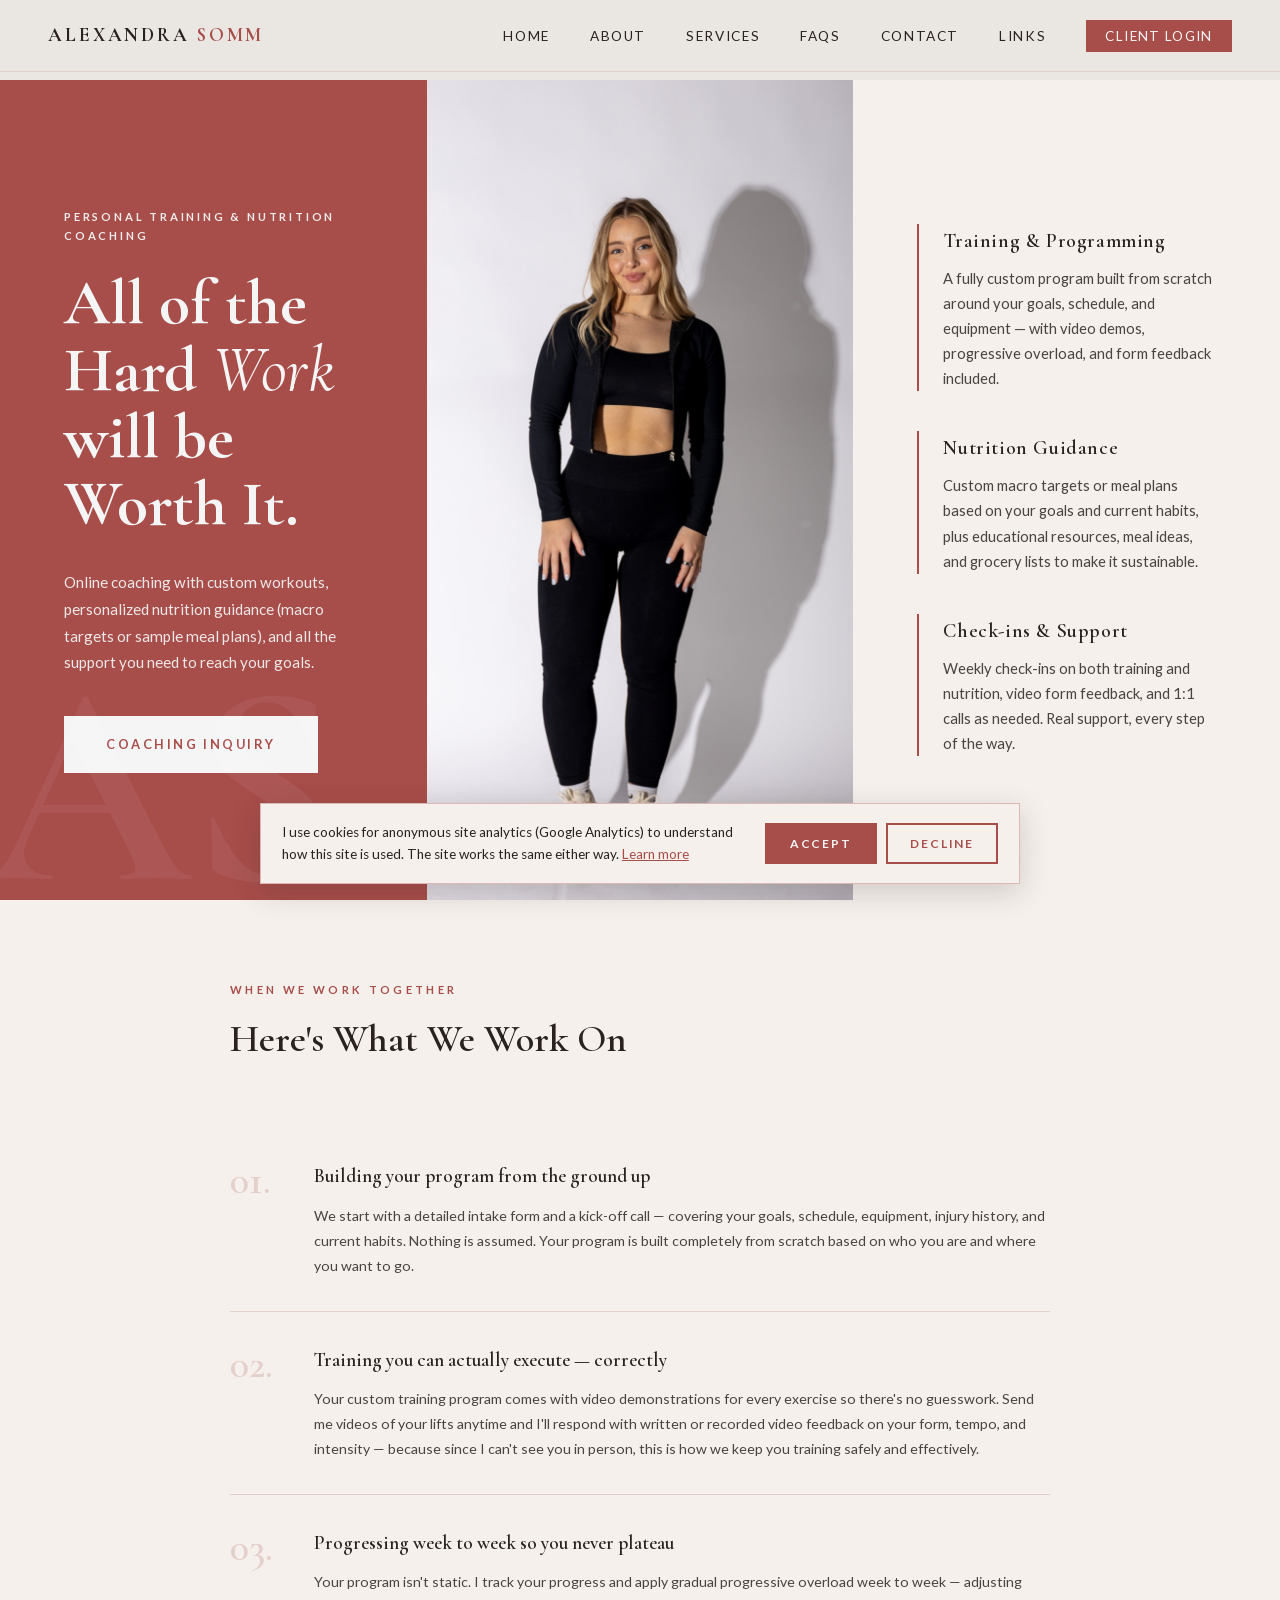
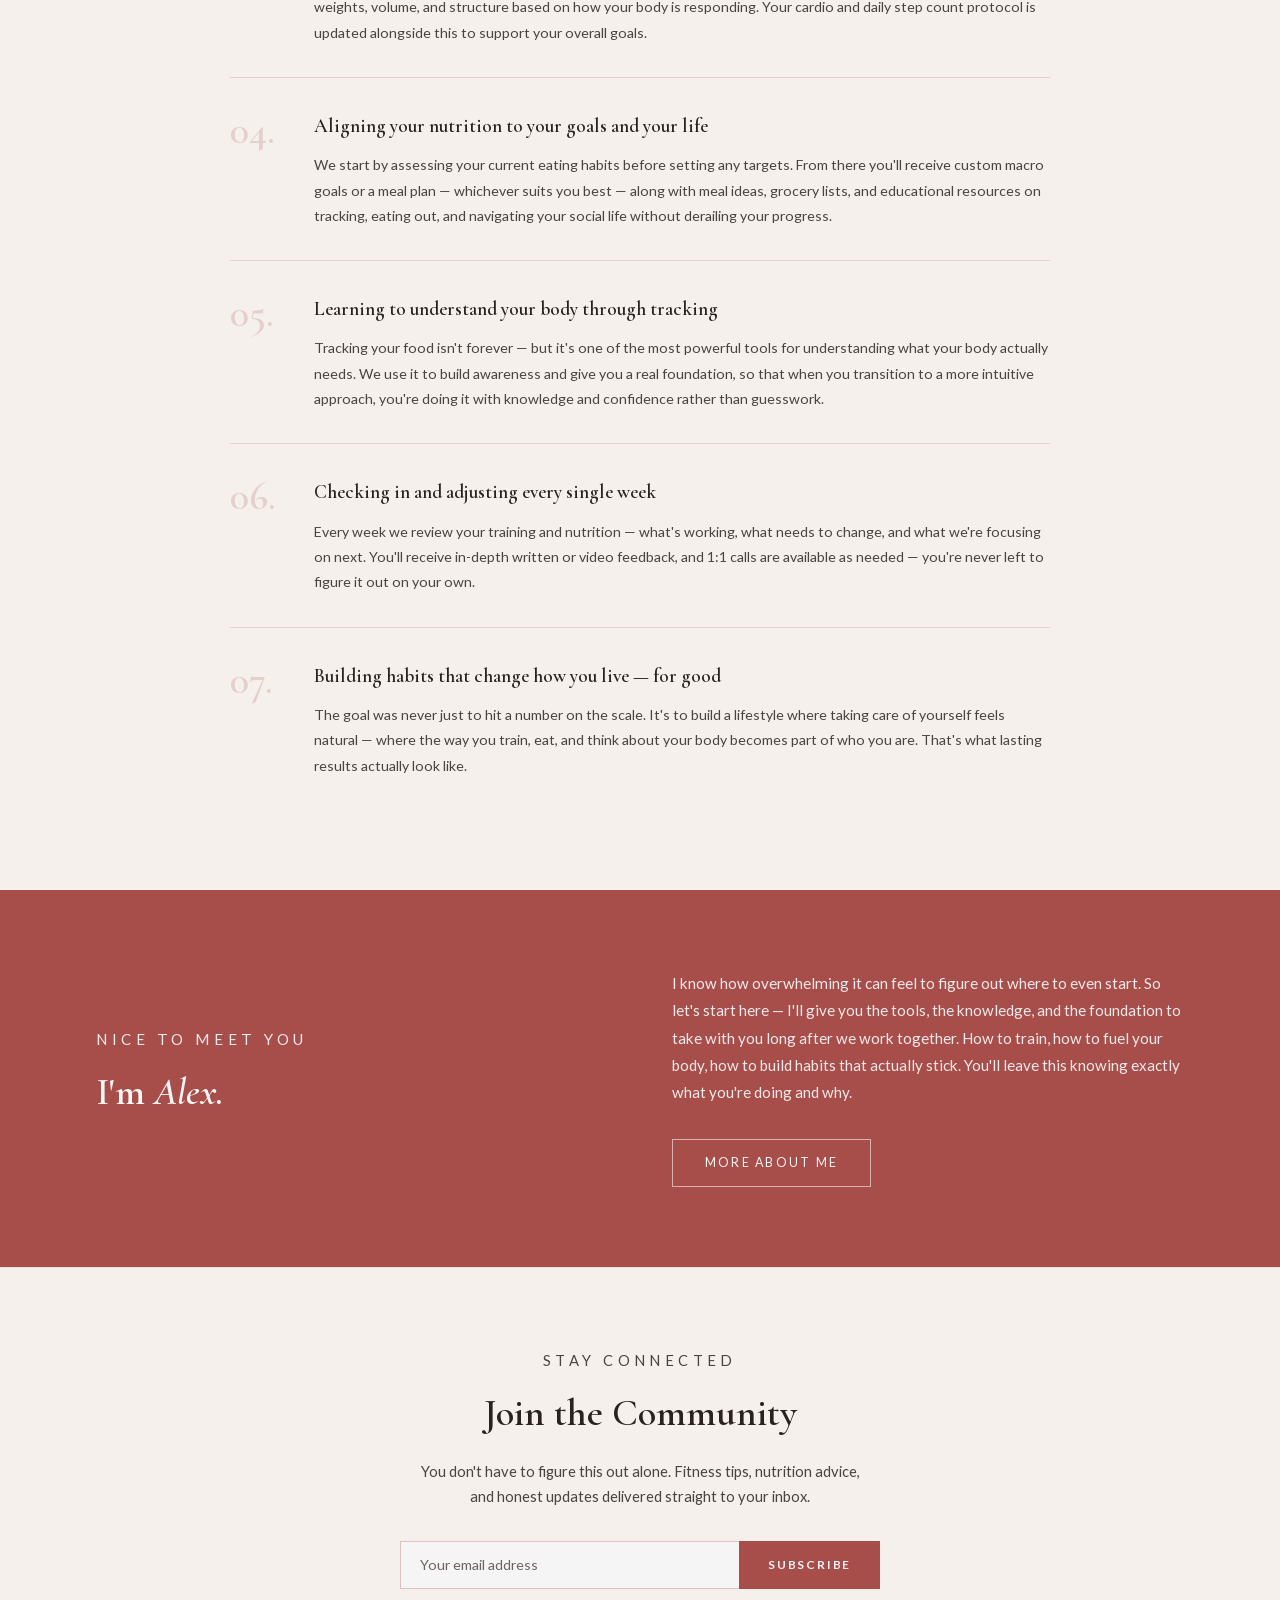
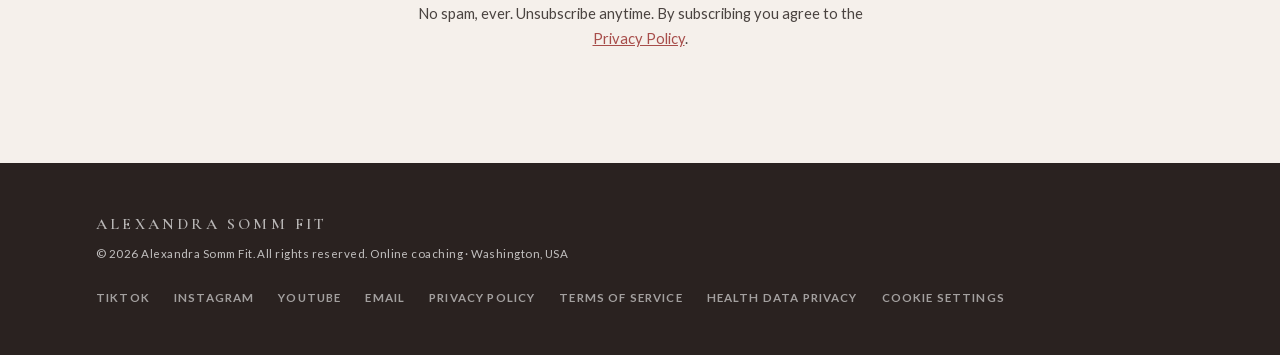
==== commit cbe45426: "Apply approved health-data and coaching copy edits Update the intake form, health-data policy, homep" ====
--- a/index.html
+++ b/index.html
@@ -12,12 +12,6 @@
     gtag('consent', 'default', { ad_storage: 'denied', ad_user_data: 'denied', ad_personalization: 'denied', analytics_storage: analytics });
   })();
 </script>
-<!-- Google tag (gtag.js) -->
-<script async src="https://www.googletagmanager.com/gtag/js?id=G-LYD9P3M5QT"></script>
-<script>
-  gtag('js', new Date());
-  gtag('config', 'G-LYD9P3M5QT');
-</script>
 <!-- Google Tag Manager -->
 <script>(function(w,d,s,l,i){w[l]=w[l]||[];w[l].push({'gtm.start':
 new Date().getTime(),event:'gtm.js'});var f=d.getElementsByTagName(s)[0],
@@ -26,12 +20,13 @@
 })(window,document,'script','dataLayer','GTM-WNGSXPN5');</script>
 <!-- End Google Tag Manager -->
 <title>Alexandra Somm | Personal Training & Nutrition Coaching</title>
-<meta name="description" content="Online 1-on-1 personal training and nutrition coaching with custom workouts, meal plans, and weekly check-ins from certified trainer Alexandra Somm.">
+<!-- VERIFY: with attorney: RCW 18.138 scope -->
+<meta name="description" content="Online 1-on-1 personal training and nutrition coaching with custom workouts, personalized nutrition guidance (macro targets or sample meal plans), and weekly check-ins from certified trainer Alexandra Somm.">
 <link rel="canonical" href="https://alexandrasomm.com/">
 <meta property="og:type" content="website">
 <meta property="og:site_name" content="Alexandra Somm Fit">
 <meta property="og:title" content="Alexandra Somm | Personal Training & Nutrition Coaching">
-<meta property="og:description" content="Online 1-on-1 personal training and nutrition coaching with custom workouts, meal plans, and weekly check-ins from certified trainer Alexandra Somm.">
+<meta property="og:description" content="Online 1-on-1 personal training and nutrition coaching with custom workouts, personalized nutrition guidance (macro targets or sample meal plans), and weekly check-ins from certified trainer Alexandra Somm.">
 <meta property="og:url" content="https://alexandrasomm.com/">
 <meta property="og:image" content="https://alexandrasomm.com/og-image.jpg">
 <meta property="og:image:width" content="1200">
@@ -39,7 +34,7 @@
 <meta property="og:image:alt" content="Alexandra Somm, personal trainer and nutrition coach, smiling on a workout mat next to a dumbbell">
 <meta name="twitter:card" content="summary_large_image">
 <meta name="twitter:title" content="Alexandra Somm | Personal Training & Nutrition Coaching">
-<meta name="twitter:description" content="Online 1-on-1 personal training and nutrition coaching with custom workouts, meal plans, and weekly check-ins from certified trainer Alexandra Somm.">
+<meta name="twitter:description" content="Online 1-on-1 personal training and nutrition coaching with custom workouts, personalized nutrition guidance (macro targets or sample meal plans), and weekly check-ins from certified trainer Alexandra Somm.">
 <meta name="twitter:image" content="https://alexandrasomm.com/og-image.jpg">
 <meta name="theme-color" content="#a74d4a">
 <link rel="icon" href="/favicon.ico" sizes="48x48">
@@ -48,7 +43,7 @@
 <link rel="preload" href="/fonts/lato-normal-400.woff2" as="font" type="font/woff2" crossorigin>
 <link rel="preload" href="/fonts/cormorant-garamond-normal-400.woff2" as="font" type="font/woff2" crossorigin>
 <link rel="stylesheet" href="/styles.css">
-<script type="application/ld+json">{"@context": "https://schema.org", "@graph": [{"@type": "ProfessionalService", "@id": "https://alexandrasomm.com/#business", "name": "Alexandra Somm Fit", "url": "https://alexandrasomm.com/", "image": "https://alexandrasomm.com/og-image.jpg", "email": "alexandrasommfit@gmail.com", "description": "Online 1-on-1 personal training and nutrition coaching with custom workouts, meal plans, and weekly check-ins.", "founder": {"@id": "https://alexandrasomm.com/#person"}, "sameAs": ["https://www.instagram.com/alexandrasomm/", "https://www.tiktok.com/@alexandrasomm", "https://www.youtube.com/channel/UC1kE55TySQ3xbtHo9LoUUEA"], "priceRange": "$75-$175", "makesOffer": [{"@type": "Offer", "itemOffered": {"@type": "Service", "name": "Personal training"}}, {"@type": "Offer", "itemOffered": {"@type": "Service", "name": "Nutrition coaching"}}]}, {"@type": "Person", "@id": "https://alexandrasomm.com/#person", "name": "Alexandra Somm", "jobTitle": "Personal Trainer & Nutrition Coach", "url": "https://alexandrasomm.com/", "image": "https://alexandrasomm.com/about.jpg", "sameAs": ["https://www.instagram.com/alexandrasomm/", "https://www.tiktok.com/@alexandrasomm", "https://www.youtube.com/channel/UC1kE55TySQ3xbtHo9LoUUEA"]}]}</script>
+<script type="application/ld+json">{"@context": "https://schema.org", "@graph": [{"@type": "ProfessionalService", "@id": "https://alexandrasomm.com/#business", "name": "Alexandra Somm Fit", "url": "https://alexandrasomm.com/", "image": "https://alexandrasomm.com/og-image.jpg", "email": "alexandrasommfit@gmail.com", "description": "Online 1-on-1 personal training and nutrition coaching with custom workouts, personalized nutrition guidance (macro targets or sample meal plans), and weekly check-ins.", "founder": {"@id": "https://alexandrasomm.com/#person"}, "sameAs": ["https://www.instagram.com/alexandrasomm/", "https://www.tiktok.com/@alexandrasomm", "https://www.youtube.com/channel/UC1kE55TySQ3xbtHo9LoUUEA"], "priceRange": "$75-$175", "makesOffer": [{"@type": "Offer", "itemOffered": {"@type": "Service", "name": "Personal training"}}, {"@type": "Offer", "itemOffered": {"@type": "Service", "name": "Nutrition coaching"}}]}, {"@type": "Person", "@id": "https://alexandrasomm.com/#person", "name": "Alexandra Somm", "jobTitle": "Personal Trainer & Nutrition Coach", "url": "https://alexandrasomm.com/", "image": "https://alexandrasomm.com/about.jpg", "sameAs": ["https://www.instagram.com/alexandrasomm/", "https://www.tiktok.com/@alexandrasomm", "https://www.youtube.com/channel/UC1kE55TySQ3xbtHo9LoUUEA"]}]}</script>
 </head>
 <body>
 <noscript><iframe src="https://www.googletagmanager.com/ns.html?id=GTM-WNGSXPN5" height="0" width="0" style="display:none;visibility:hidden" title="Google Tag Manager"></iframe></noscript>
@@ -85,7 +80,8 @@
     <div class="hero-left">
       <p class="hero-eyebrow">Personal Training & Nutrition Coaching</p>
       <h1 class="hero-title">All of the Hard <em>Work</em> will be Worth It.</h1>
-      <p class="hero-subtitle">Online coaching with custom workouts, personalized meal plans, and all the support you need to reach your goals.</p>
+      <!-- VERIFY: with attorney: RCW 18.138 scope -->
+      <p class="hero-subtitle">Online coaching with custom workouts, personalized nutrition guidance (macro targets or sample meal plans), and all the support you need to reach your goals.</p>
       <a href="/get-started" class="btn-primary">Coaching Inquiry</a>
     </div>
     <div class="hero-photo"><picture><source media="(max-width: 768px)" srcset="[data-uri]"><img src="/hero.jpg" width="1200" height="1680" fetchpriority="high" alt="Alexandra Somm, personal trainer and nutrition coach, standing and smiling in a black athletic set" style="width:100%;height:100%;object-fit:cover;object-position:top center;display:block;"></picture></div>
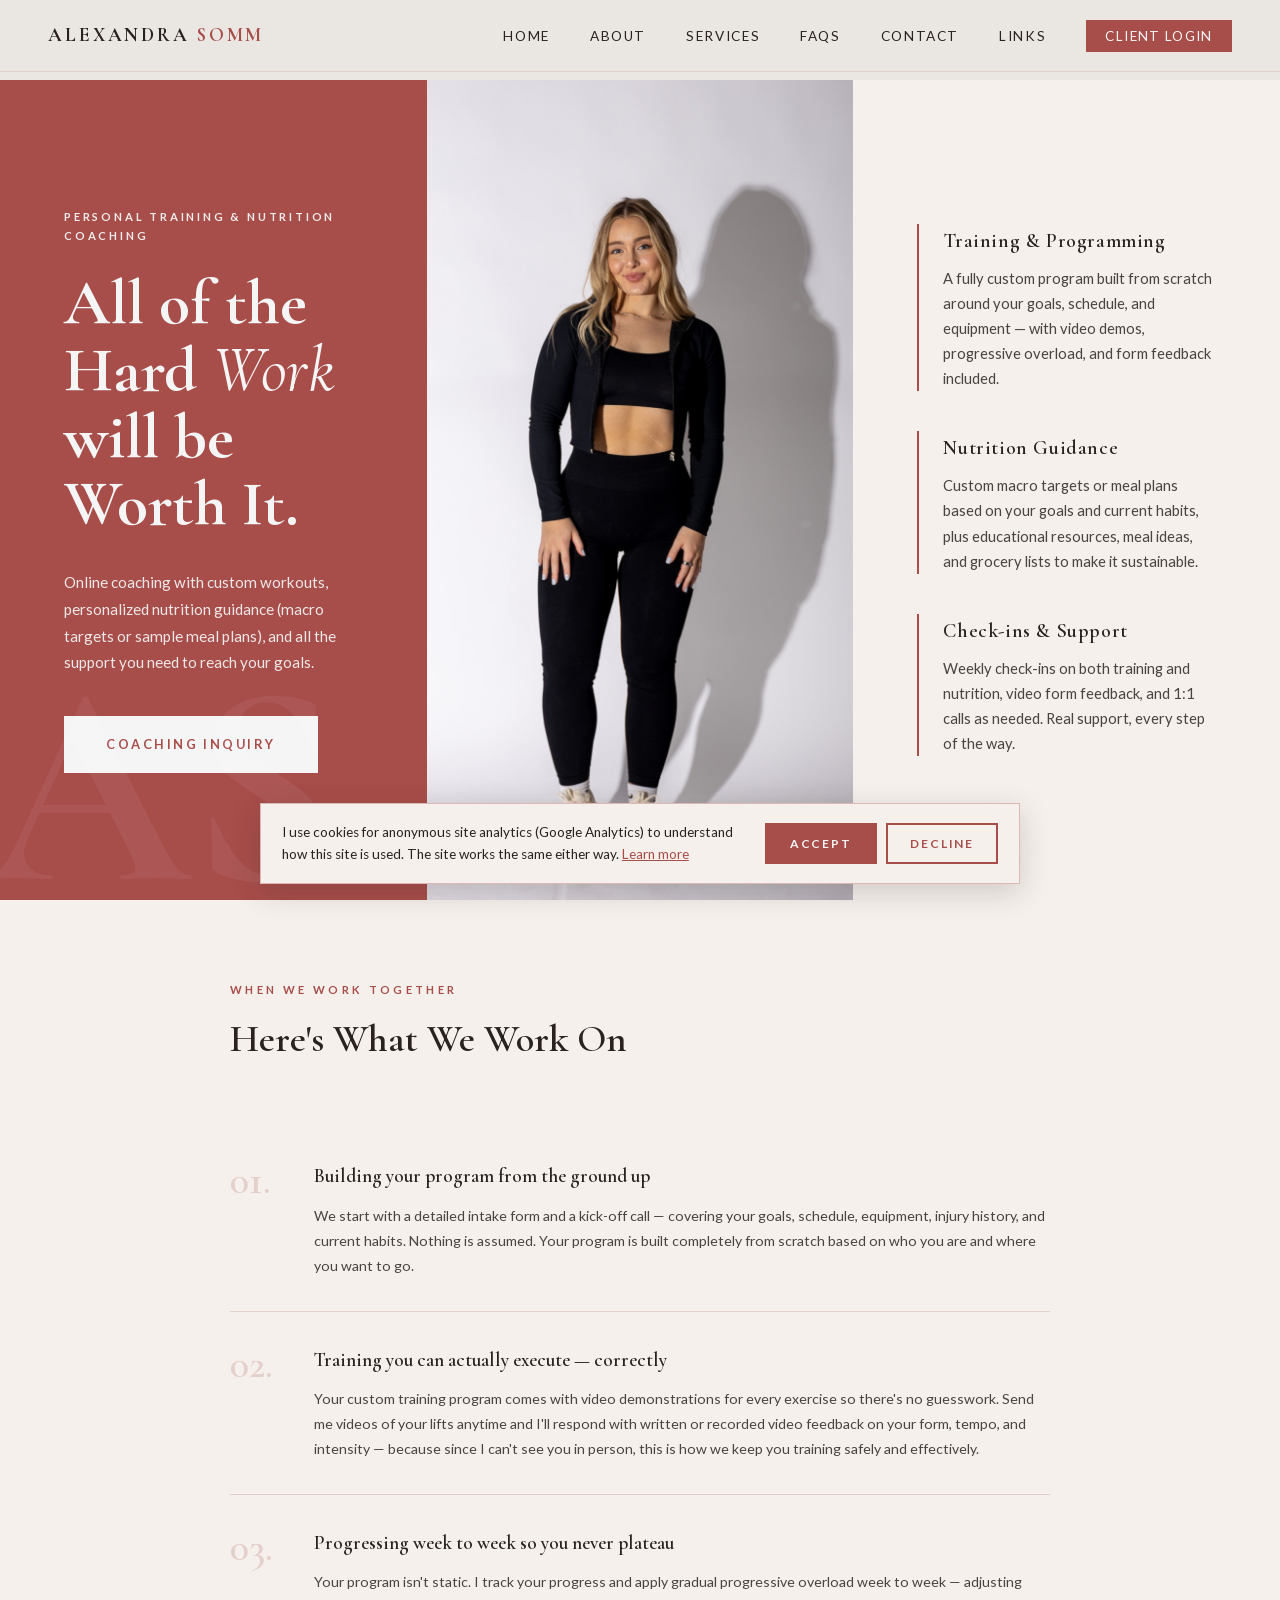
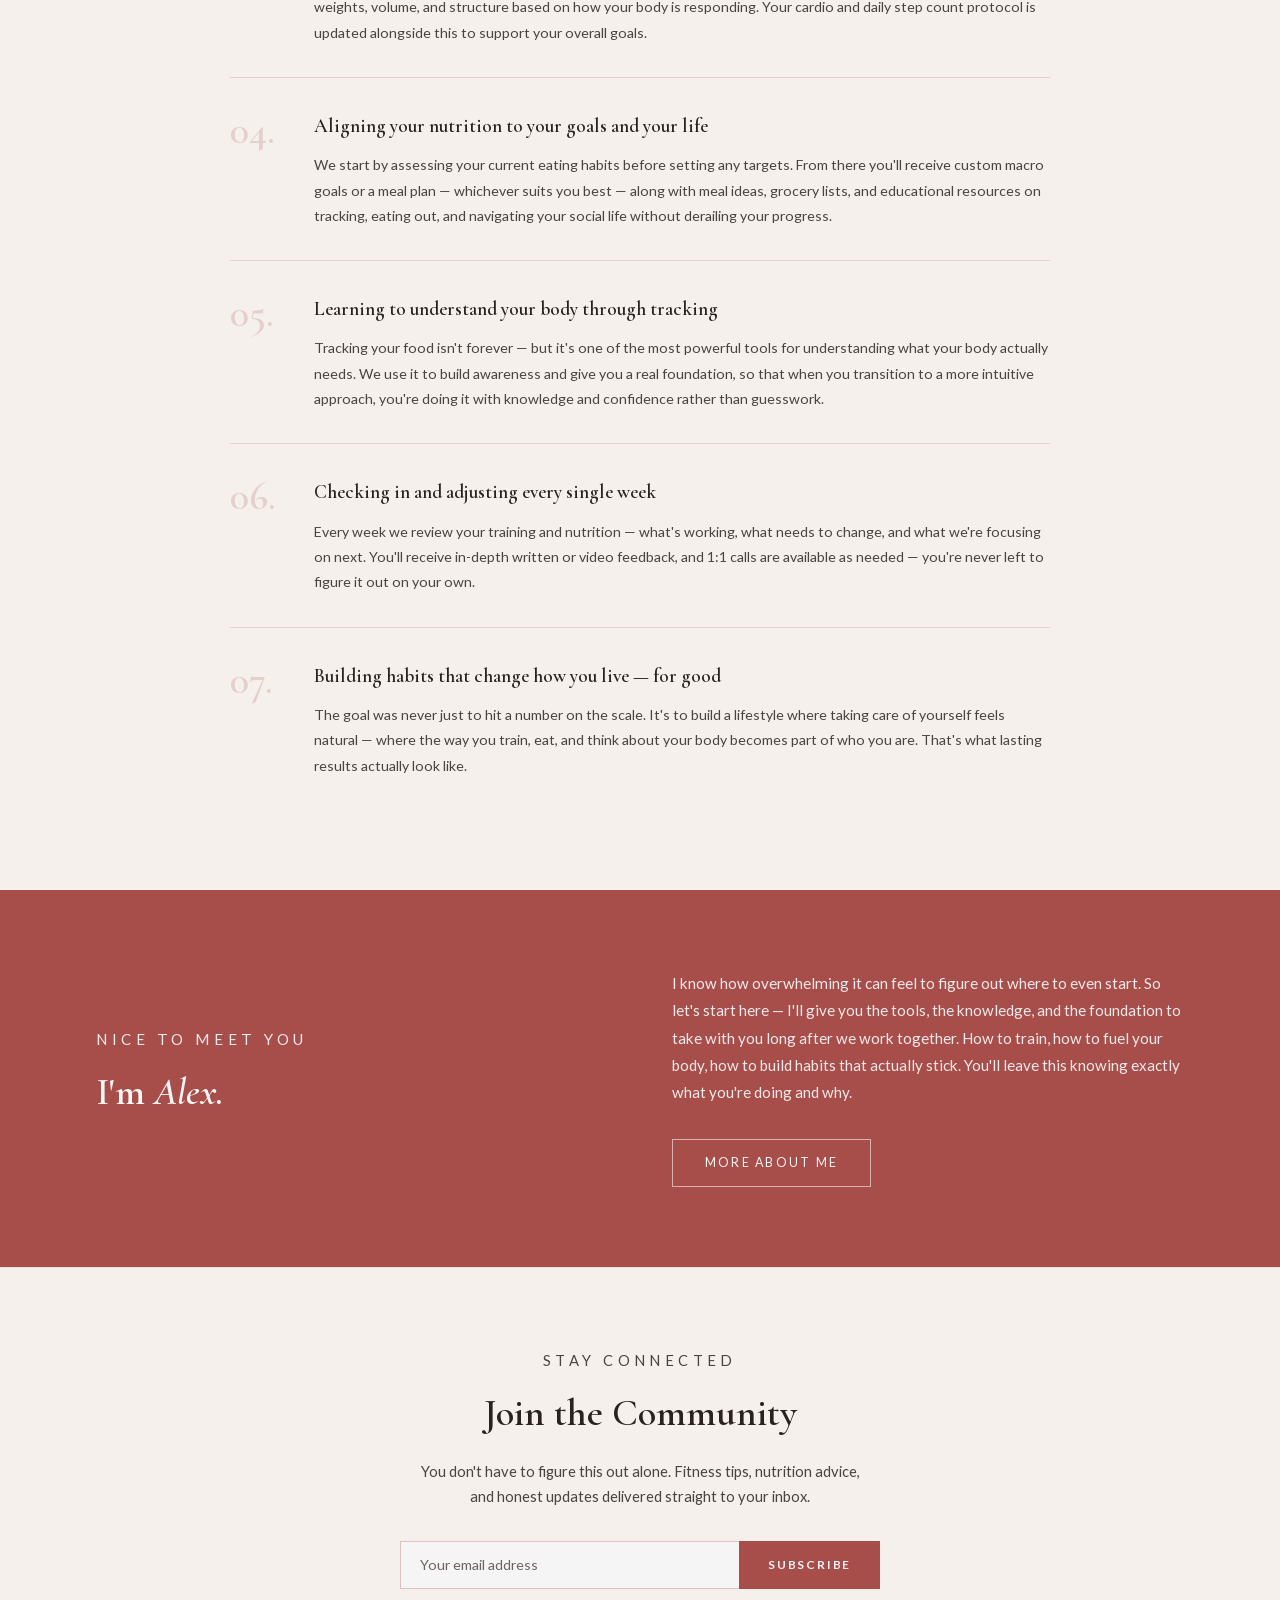
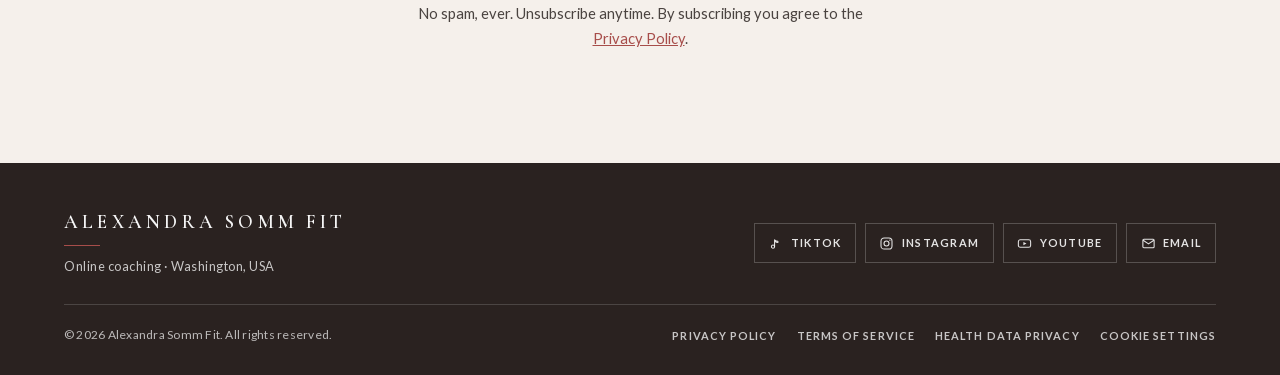
==== commit 59ac65bb: "Redesign the footer into a wordmark, social row, and legal line The copyright shared a sentence with" ====
--- a/index.html
+++ b/index.html
@@ -84,7 +84,7 @@
       <p class="hero-subtitle">Online coaching with custom workouts, personalized nutrition guidance (macro targets or sample meal plans), and all the support you need to reach your goals.</p>
       <a href="/get-started" class="btn-primary">Coaching Inquiry</a>
     </div>
-    <div class="hero-photo"><picture><source media="(max-width: 768px)" srcset="[data-uri]"><img src="/hero.jpg" width="1200" height="1680" fetchpriority="high" alt="Alexandra Somm, personal trainer and nutrition coach, standing and smiling in a black athletic set" style="width:100%;height:100%;object-fit:cover;object-position:top center;display:block;"></picture></div>
+    <div class="hero-photo"><picture><source media="(max-width: 1179px)" srcset="[data-uri]"><img src="/hero.jpg" width="1200" height="1680" fetchpriority="high" alt="Alexandra Somm, personal trainer and nutrition coach, standing and smiling in a black athletic set" style="width:100%;height:100%;object-fit:cover;object-position:top center;display:block;"></picture></div>
     <div class="hero-right">
       <div class="feature-item">
         <div class="feature-title">Training & Programming</div>
@@ -201,19 +201,38 @@
   
 </main>
 <footer>
-  <div class="footer-brand">
-    <div class="footer-logo">Alexandra Somm Fit</div>
-    <p class="footer-legal">&copy; <span data-year>2026</span> Alexandra Somm Fit. All rights reserved. Online coaching &middot; Washington, USA</p>
+  <div class="footer-main">
+    <div class="footer-brand">
+      <p class="footer-logo">Alexandra Somm Fit</p>
+      <p class="footer-tagline">Online coaching &middot; Washington, USA</p>
+    </div>
+    <nav class="footer-social" aria-label="Social and email">
+      <a href="https://www.tiktok.com/@alexandrasomm" target="_blank" rel="noopener noreferrer">
+        <svg class="footer-icon" viewBox="0 0 24 24" aria-hidden="true" focusable="false"><circle cx="8" cy="17" r="2.5" fill="none" stroke="currentColor" stroke-width="1.7"/><path d="M10.5 17V6.1c1.5 1.3 3.3 2.1 5.3 2.2v2.2c-1.6-.1-3-.7-4-1.7" fill="none" stroke="currentColor" stroke-width="1.7" stroke-linecap="round" stroke-linejoin="round"/></svg>
+        <span>TikTok</span><span class="sr-only"> (opens in a new tab)</span>
+      </a>
+      <a href="https://www.instagram.com/alexandrasomm/" target="_blank" rel="noopener noreferrer">
+        <svg class="footer-icon" viewBox="0 0 24 24" aria-hidden="true" focusable="false"><rect x="3.2" y="3.2" width="17.6" height="17.6" rx="5" fill="none" stroke="currentColor" stroke-width="1.7"/><circle cx="12" cy="12" r="4" fill="none" stroke="currentColor" stroke-width="1.7"/><circle cx="17.4" cy="6.6" r="1" fill="currentColor"/></svg>
+        <span>Instagram</span><span class="sr-only"> (opens in a new tab)</span>
+      </a>
+      <a href="https://www.youtube.com/channel/UC1kE55TySQ3xbtHo9LoUUEA" target="_blank" rel="noopener noreferrer">
+        <svg class="footer-icon" viewBox="0 0 24 24" aria-hidden="true" focusable="false"><rect x="2.2" y="6" width="19.6" height="12" rx="3" fill="none" stroke="currentColor" stroke-width="1.7"/><path d="M10.2 9.4v5.2l5-2.6z" fill="currentColor"/></svg>
+        <span>YouTube</span><span class="sr-only"> (opens in a new tab)</span>
+      </a>
+      <a href="mailto:alexandrasommfit@gmail.com">
+        <svg class="footer-icon" viewBox="0 0 24 24" aria-hidden="true" focusable="false"><rect x="3" y="5.2" width="18" height="13.6" rx="1.6" fill="none" stroke="currentColor" stroke-width="1.7"/><path d="M4 7.2 12 12.6 20 7.2" fill="none" stroke="currentColor" stroke-width="1.7" stroke-linecap="round" stroke-linejoin="round"/></svg>
+        <span>Email</span>
+      </a>
+    </nav>
   </div>
-  <div class="footer-links">
-    <a href="https://www.tiktok.com/@alexandrasomm" target="_blank" rel="noopener noreferrer">TikTok<span class="sr-only"> (opens in a new tab)</span></a>
-    <a href="https://www.instagram.com/alexandrasomm/" target="_blank" rel="noopener noreferrer">Instagram<span class="sr-only"> (opens in a new tab)</span></a>
-    <a href="https://www.youtube.com/channel/UC1kE55TySQ3xbtHo9LoUUEA" target="_blank" rel="noopener noreferrer">YouTube<span class="sr-only"> (opens in a new tab)</span></a>
-    <a href="mailto:alexandrasommfit@gmail.com">Email</a>
-    <a href="/privacy">Privacy Policy</a>
-    <a href="/terms">Terms of Service</a>
-    <a href="/health-data-privacy">Health Data Privacy</a>
-    <button type="button" class="footer-link-btn" id="cookie-settings">Cookie Settings</button>
+  <div class="footer-bottom">
+    <p class="footer-legal">&copy; <span data-year>2026</span> Alexandra Somm Fit. All rights reserved.</p>
+    <nav class="footer-legal-nav" aria-label="Legal">
+      <a href="/privacy">Privacy Policy</a>
+      <a href="/terms">Terms of Service</a>
+      <a href="/health-data-privacy">Health Data Privacy</a>
+      <button type="button" class="footer-link-btn" id="cookie-settings">Cookie Settings</button>
+    </nav>
   </div>
 </footer>
 <script src="/site.js" defer></script>
--- a/styles.css
+++ b/styles.css
@@ -29,7 +29,7 @@
   }
 
   /* ── NAV ── */
-  nav {
+  header > nav {
     position: fixed;
     top: 0; left: 0; right: 0;
     z-index: 150;
@@ -707,41 +707,189 @@
   /* ── FOOTER ── */
   footer {
     background: var(--dark-text);
-    padding: 3rem 6rem;
+    padding: 3rem 4rem 1.75rem;
+    display: flex;
+    flex-direction: column;
+  }
+
+  .footer-main {
     display: flex;
     align-items: center;
     justify-content: space-between;
+    gap: 2rem 3rem;
+    padding-bottom: 1.75rem;
+  }
+
+  .footer-brand {
+    display: flex;
+    flex-direction: column;
+    align-items: flex-start;
+    gap: 0.7rem;
+    min-width: 0;
+  }
+
+  .footer-logo {
+    font-family: var(--serif);
+    font-size: 1.2rem;
+    font-weight: 600;
+    letter-spacing: 0.22em;
+    text-transform: uppercase;
+    color: var(--white);
+    line-height: 1.2;
+    margin: 0;
+  }
+
+  .footer-tagline {
+    font-family: var(--sans);
+    font-size: 0.8rem;
+    font-weight: 400;
+    letter-spacing: 0.04em;
+    color: rgba(245,245,245,0.78);
+    line-height: 1.5;
+    margin: 0;
+  }
+
+  .footer-tagline::before {
+    content: "";
+    display: block;
+    width: 2.25rem;
+    height: 1px;
+    background: var(--primary);
+    margin-bottom: 0.7rem;
+  }
+
+  .footer-social {
+    display: flex;
     flex-wrap: wrap;
-    gap: 1.5rem;
-  }
-
-  .footer-logo {
-    font-family: var(--serif);
-    font-size: 1rem;
-    font-weight: 600;
-    letter-spacing: 0.2em;
-    text-transform: uppercase;
-    color: rgba(245,245,245,0.7);
-  }
-
-  .footer-links {
-    display: flex;
-    gap: 1.5rem;
+    justify-content: flex-end;
+    gap: 0.55rem;
+  }
+
+  .footer-social a {
+    display: inline-flex;
+    align-items: center;
+    justify-content: center;
+    gap: 0.45rem;
+    min-height: 2.5rem;
+    padding: 0.4rem 0.85rem;
+    border: 1px solid rgba(245,245,245,0.22);
+    color: rgba(245,245,245,0.92);
+    font-family: var(--sans);
+    font-size: 0.68rem;
+    font-weight: 700;
+    letter-spacing: 0.12em;
+    line-height: 1;
+    text-transform: uppercase;
+    text-decoration: none;
+    transition: color 0.2s, border-color 0.2s, background 0.2s;
+  }
+
+  .footer-social a:hover {
+    color: var(--white);
+    border-color: var(--primary);
+    background: rgba(167,77,74,0.22);
+  }
+
+  .footer-icon {
+    width: 15px;
+    height: 15px;
+    flex: 0 0 auto;
+    display: block;
+  }
+
+  .footer-bottom {
+    display: flex;
+    align-items: center;
+    justify-content: space-between;
+    gap: 0.85rem 2rem;
+    padding-top: 1.15rem;
+    border-top: 1px solid rgba(245,245,245,0.16);
+  }
+
+  .footer-legal {
+    margin: 0;
+    font-family: var(--sans);
+    font-size: 0.75rem;
+    letter-spacing: 0.02em;
+    line-height: 1.5;
+    color: rgba(245,245,245,0.72);
+  }
+
+  .footer-legal-nav {
+    display: flex;
     flex-wrap: wrap;
-  }
-
-  .footer-links a {
-    font-family: var(--sans);
-    font-size: 0.72rem;
+    align-items: center;
+    justify-content: flex-end;
+    gap: 0.35rem 1.25rem;
+    margin-left: auto;
+  }
+
+  .footer-legal-nav a,
+  .footer-link-btn {
+    appearance: none;
+    background: none;
+    border: 0;
+    padding: 0.25rem 0;
+    cursor: pointer;
+    font-family: var(--sans);
+    font-size: 0.68rem;
     font-weight: 700;
     letter-spacing: 0.1em;
-    text-transform: uppercase;
-    color: rgba(245,245,245,0.6);
+    line-height: 1.4;
+    text-transform: uppercase;
     text-decoration: none;
+    color: rgba(245,245,245,0.78);
     transition: color 0.2s;
   }
 
-  .footer-links a:hover { color: var(--white); text-decoration: underline; }
+  .footer-legal-nav a:hover,
+  .footer-link-btn:hover {
+    color: var(--white);
+    text-decoration: underline;
+    text-underline-offset: 0.22em;
+  }
+
+  @media (max-width: 1199px) {
+    footer { padding: 2.75rem 2.25rem 1.65rem; }
+    .footer-main {
+      flex-direction: column;
+      align-items: center;
+      text-align: center;
+      gap: 1.6rem;
+    }
+    .footer-brand { align-items: center; }
+    .footer-tagline::before { margin-left: auto; margin-right: auto; }
+    .footer-social { justify-content: center; }
+    .footer-bottom {
+      flex-direction: column;
+      align-items: center;
+      text-align: center;
+      gap: 0.9rem;
+    }
+    .footer-legal-nav { margin-left: 0; justify-content: center; }
+  }
+
+  @media (max-width: 720px) {
+    footer { padding: 2.5rem 1.25rem 1.5rem; }
+    .footer-social,
+    .footer-legal-nav {
+      display: grid;
+      grid-template-columns: 1fr 1fr;
+      gap: 0.6rem;
+      width: 100%;
+      max-width: 22rem;
+    }
+    .footer-social a { width: 100%; }
+    .footer-legal-nav a,
+    .footer-link-btn {
+      display: inline-flex;
+      align-items: center;
+      justify-content: center;
+      width: 100%;
+      min-height: 2.5rem;
+      text-align: center;
+    }
+  }
 
   /* ── ANIMATIONS ── */
   @keyframes fadeUp {
@@ -756,17 +904,30 @@
   }
 
   /* ── RESPONSIVE ── */
-  @media (max-width: 768px) {
-    nav { padding: 1rem 1.5rem; }
+  /* The desktop header (logo on one line + full Client Login) fits from 1100px.
+     Below that, use the existing hamburger so the logo and login button are not crushed. */
+  @media (max-width: 1099px) {
+    header > nav { padding: 1rem 1.5rem; }
     .nav-links { display: none; }
     .hamburger { display: flex; }
-
+  }
+  /* An open phone menu must not stay on screen once the desktop links are showing. */
+  @media (min-width: 1100px) {
+    .mobile-menu,
+    .mobile-menu.open { display: none !important; }
+  }
+
+  /* The 3-column hero squeezes the headline and wraps Coaching Inquiry until ~1160px.
+     Stack it, same as the phone layout, through 1179px so the single-line button has room. */
+  @media (max-width: 1179px) {
     .hero { grid-template-columns: 1fr; }
     .hero-photo { display: none; }
     .hero-left { padding: 4rem 2rem 3rem; min-height: 60vh; }
     .hero-right { padding: 3rem 2rem 4rem; }
     .hero-left::before { font-size: 10rem; }
-
+  }
+
+  @media (max-width: 768px) {
     .intro-strip {
       grid-template-columns: 1fr;
       padding: 3.5rem 2rem;
@@ -779,13 +940,6 @@
 
     .contact-header { padding: 3.5rem 2rem 2.5rem; }
     .faq-header { padding: 3.5rem 2rem 2.5rem; }
-
-
-    footer {
-      flex-direction: column;
-      text-align: center;
-      padding: 2.5rem 2rem;
-    }
   }
 
   /* ── SERVICES PAGE ── */
@@ -1452,15 +1606,6 @@
   .consent-group a:hover, .form-note a:hover { color: var(--dark-text); }
 
 
-  /* ── FOOTER (brand + legal line) ── */
-  .footer-brand { display: flex; flex-direction: column; gap: 0.4rem; }
-  .footer-legal { font-family: var(--sans); font-size: 0.72rem; color: rgba(245,245,245,0.75); letter-spacing: 0.04em; }
-  .footer-link-btn {
-    background: none; border: none; padding: 0; cursor: pointer;
-    font-family: var(--sans); font-size: 0.72rem; font-weight: 700; letter-spacing: 0.1em;
-    text-transform: uppercase; color: rgba(245,245,245,0.6); transition: color 0.2s;
-  }
-  .footer-link-btn:hover { color: var(--white); text-decoration: underline; }
 
   /* ── COOKIE CONSENT BANNER ── */
   .consent-banner {
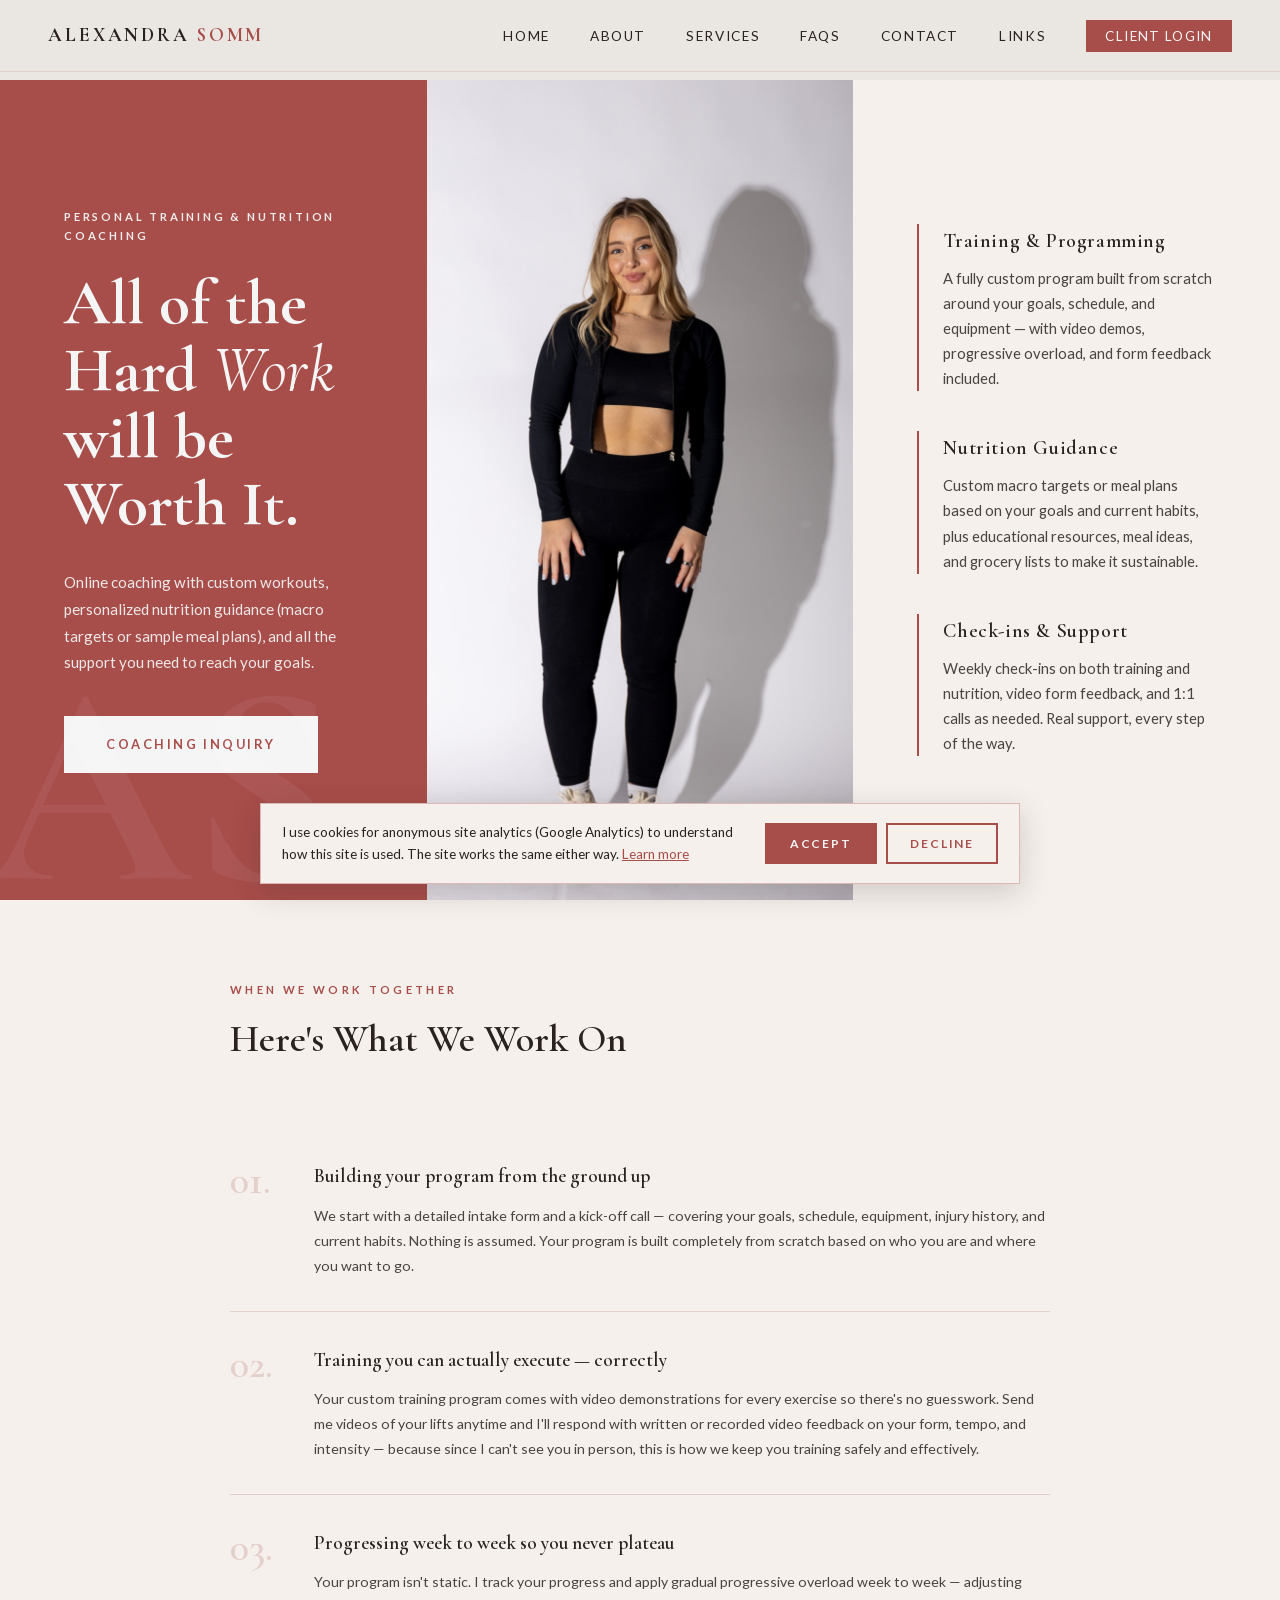
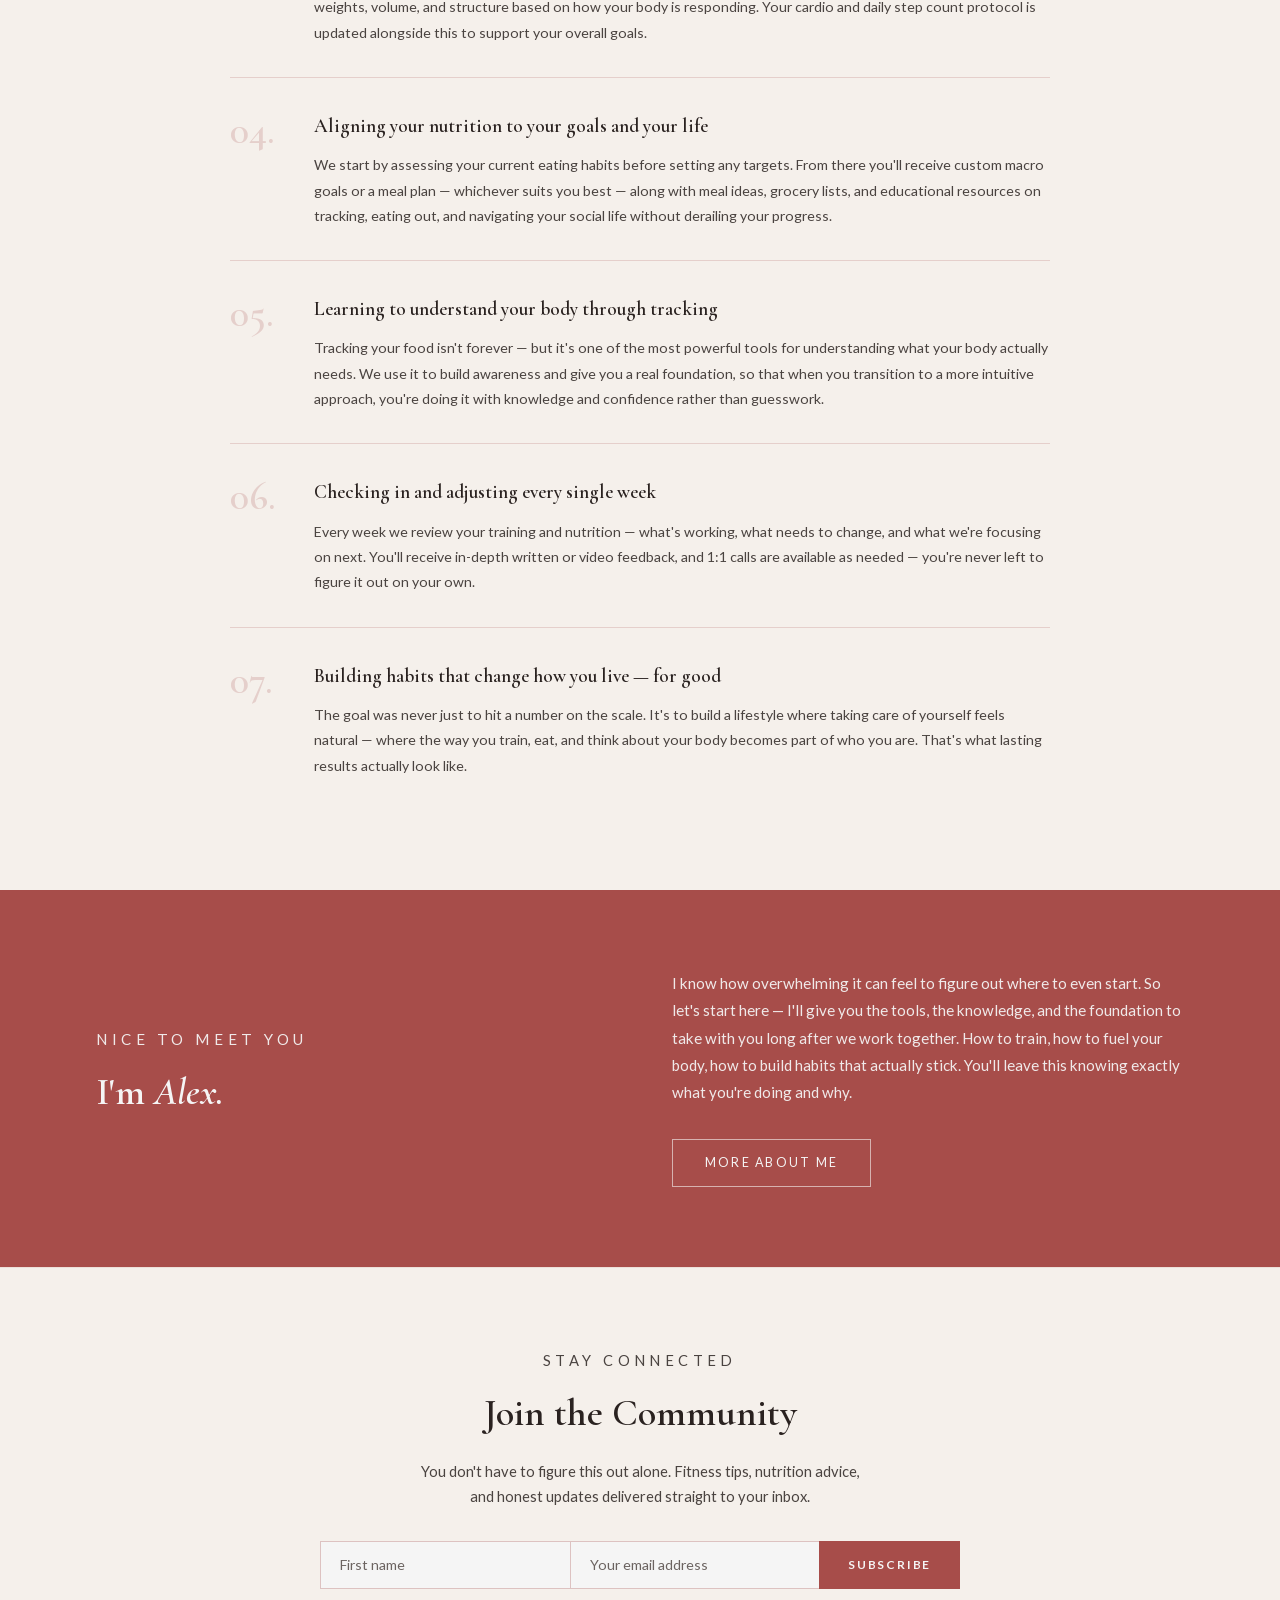
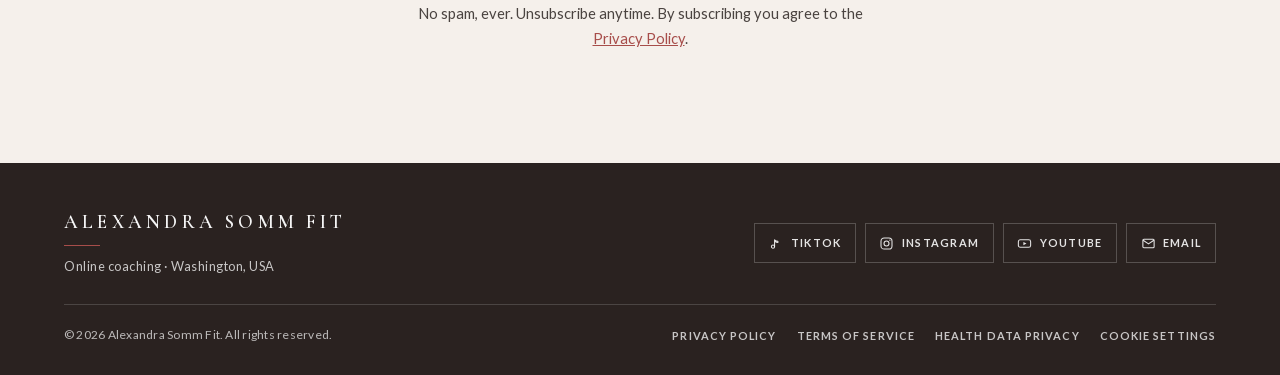
==== commit 31b88c26: "Require a first name on newsletter signup Mailchimp rejects signups that omit FNAME. Collect it on e" ====
--- a/index.html
+++ b/index.html
@@ -188,6 +188,8 @@
     <h2>Join the Community</h2>
     <p>You don't have to figure this out alone. Fitness tips, nutrition advice, and honest updates delivered straight to your inbox.</p>
     <form action="https://alexandrasomm.us20.list-manage.com/subscribe/post?u=134a16bac8bfe41e668607d91&id=80ffeaa1d6&f_id=000221eef0" method="post" target="_blank" class="newsletter-form">
+      <label class="sr-only" for="newsletter-fname">First name</label>
+      <input type="text" id="newsletter-fname" name="FNAME" autocomplete="given-name" placeholder="First name" required>
       <label class="sr-only" for="newsletter-email">Email address for the newsletter</label>
       <input type="email" id="newsletter-email" name="EMAIL" autocomplete="email" placeholder="Your email address" required>
       <div style="position:absolute;left:-5000px;" aria-hidden="true">
--- a/styles.css
+++ b/styles.css
@@ -439,7 +439,7 @@
 
   .newsletter-form {
     display: flex;
-    max-width: 420px;
+    max-width: 640px;
     margin: 0 auto;
     gap: 0;
   }
@@ -1124,14 +1124,15 @@
   .newsletter-form {
     display: flex;
     gap: 0;
-    max-width: 480px;
+    max-width: 640px;
     margin: 0 auto 0.75rem;
-    flex-wrap: wrap;
+    flex-wrap: nowrap;
+    align-items: stretch;
   }
 
   .newsletter-form input {
-    flex: 1;
-    min-width: 180px;
+    flex: 1 1 0px;
+    min-width: 0;
     padding: 0.9rem 1.2rem;
     border: 1px solid rgba(167,77,74,0.3);
     border-right: none;
@@ -1148,6 +1149,7 @@
   }
 
   .newsletter-form button {
+    flex: 0 0 auto;
     padding: 0.9rem 1.8rem;
     background: var(--primary);
     color: var(--white);
@@ -1173,7 +1175,13 @@
 
   @media (max-width: 768px) {
     .newsletter-form { flex-direction: column; }
-    .newsletter-form input { border-right: 1px solid rgba(167,77,74,0.3); border-bottom: none; }
+    .newsletter-form input {
+      flex: 0 0 auto;
+      width: 100%;
+      border-right: 1px solid rgba(167,77,74,0.3);
+      border-bottom: none;
+    }
+    .newsletter-form button { width: 100%; }
   }
 
 /* ── NEWSLETTER ── */
@@ -1204,14 +1212,15 @@
   .newsletter-form {
     display: flex;
     gap: 0;
-    max-width: 480px;
+    max-width: 640px;
     margin: 0 auto 0.75rem;
-    flex-wrap: wrap;
+    flex-wrap: nowrap;
+    align-items: stretch;
   }
 
   .newsletter-form input {
-    flex: 1;
-    min-width: 180px;
+    flex: 1 1 0px;
+    min-width: 0;
     padding: 0.9rem 1.2rem;
     border: 1px solid rgba(167,77,74,0.3);
     border-right: none;
@@ -1228,6 +1237,7 @@
   }
 
   .newsletter-form button {
+    flex: 0 0 auto;
     padding: 0.9rem 1.8rem;
     background: var(--primary);
     color: var(--white);
@@ -1253,7 +1263,13 @@
 
   @media (max-width: 768px) {
     .newsletter-form { flex-direction: column; }
-    .newsletter-form input { border-right: 1px solid rgba(167,77,74,0.3); border-bottom: none; }
+    .newsletter-form input {
+      flex: 0 0 auto;
+      width: 100%;
+      border-right: 1px solid rgba(167,77,74,0.3);
+      border-bottom: none;
+    }
+    .newsletter-form button { width: 100%; }
   }
 
 
@@ -1602,6 +1618,15 @@
   .form-fine { margin-top: 1rem; font-size: 0.78rem; line-height: 1.6; color: #5f5855; text-align: center; }
   .form-fine a, .newsletter-fine a { color: var(--primary); }
   .hp-field { position: absolute; left: -5000px; }
+  /* Newsletter rules style every input. Keep attribution fields out of the layout. */
+  input[data-asf-attribution] {
+    display: none !important;
+    min-width: 0 !important;
+    flex: 0 0 auto !important;
+    margin: 0 !important;
+    padding: 0 !important;
+    border: 0 !important;
+  }
   .consent-group a, .form-note a, .faq-answer a { color: var(--primary); }
   .consent-group a:hover, .form-note a:hover { color: var(--dark-text); }
 
